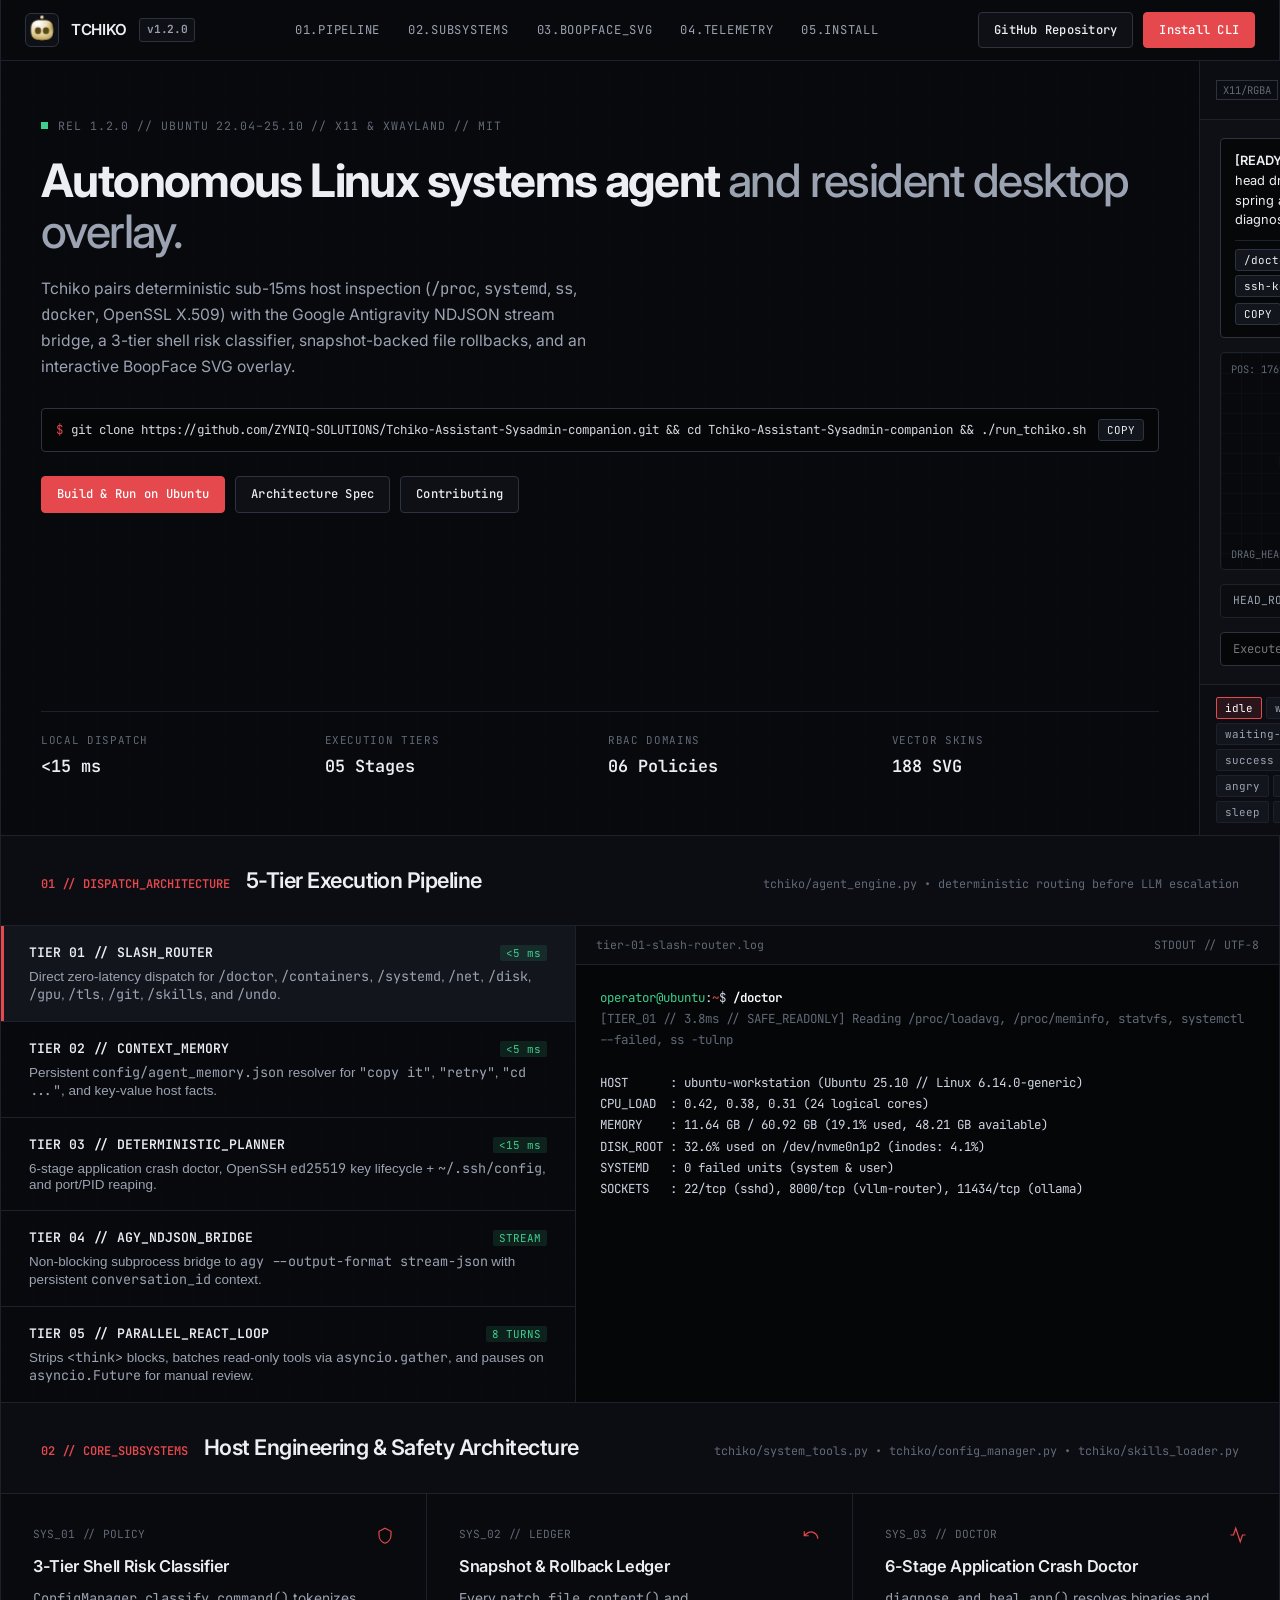
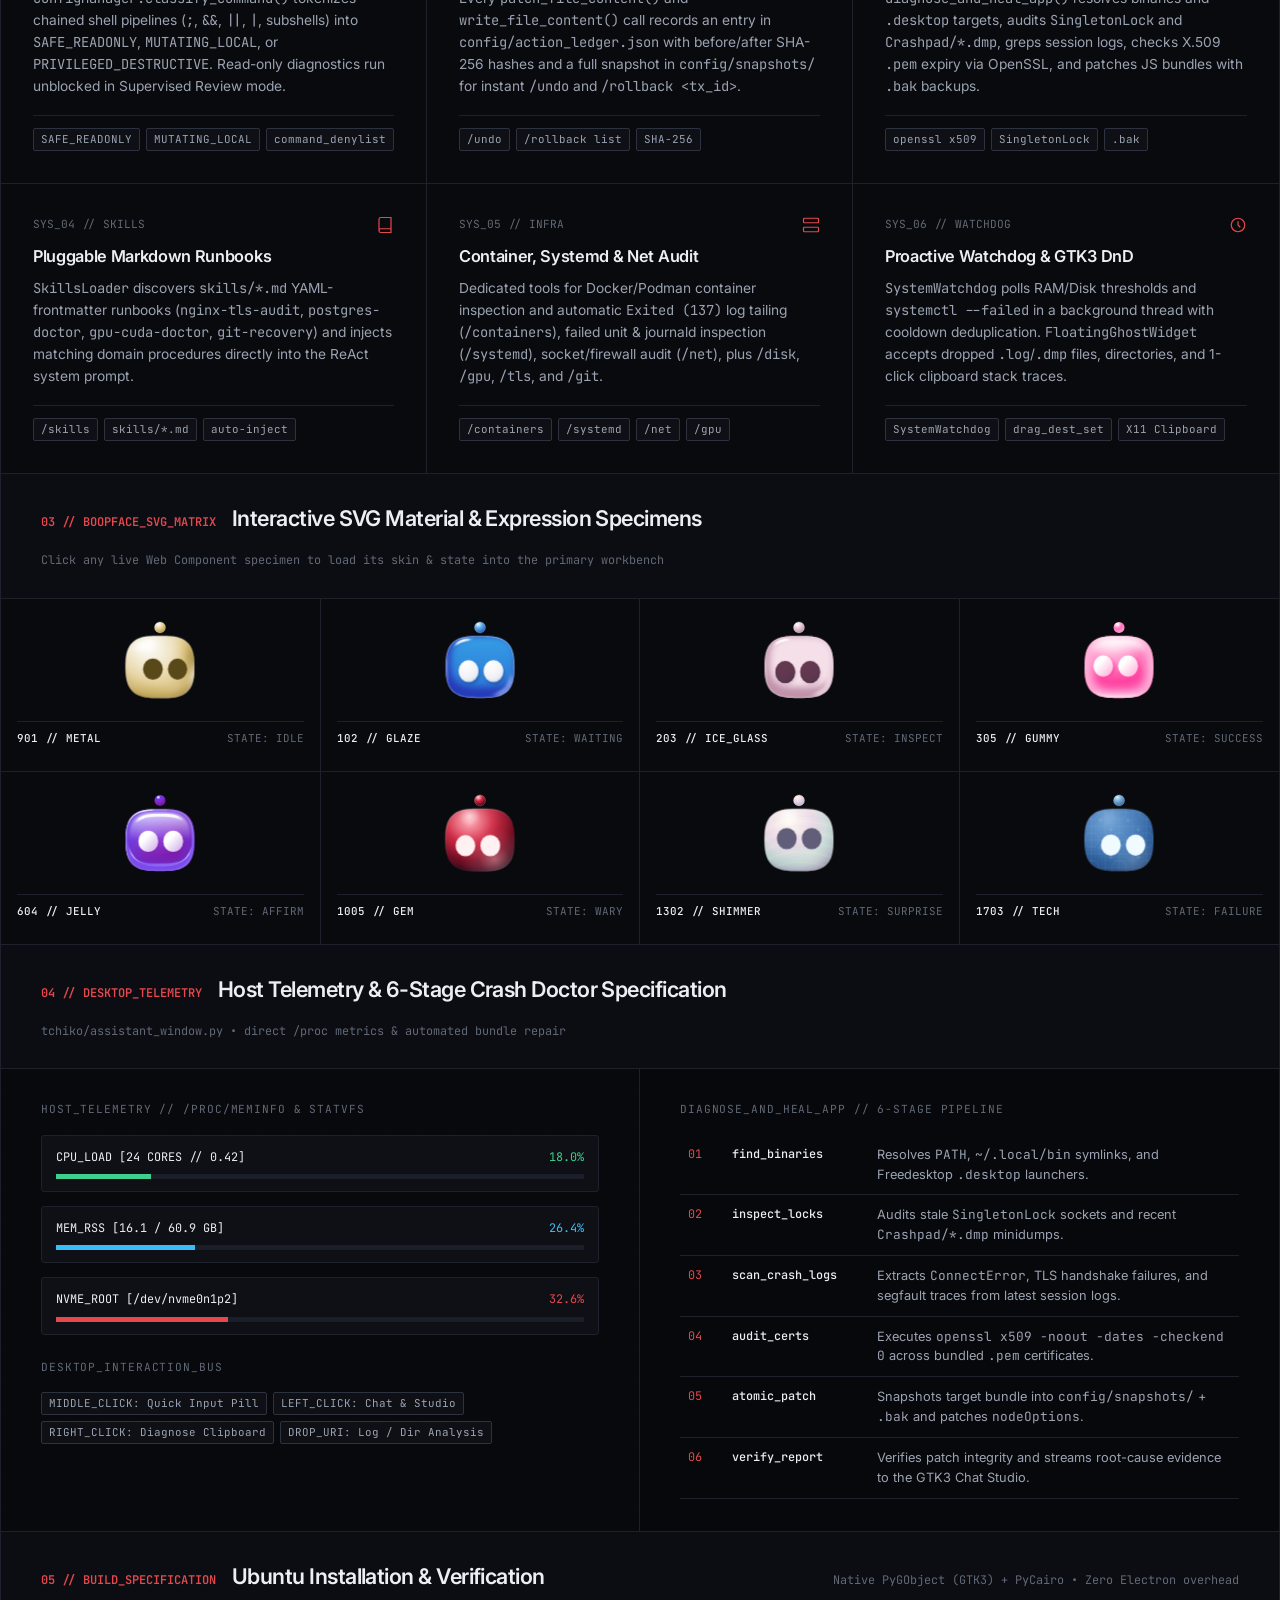
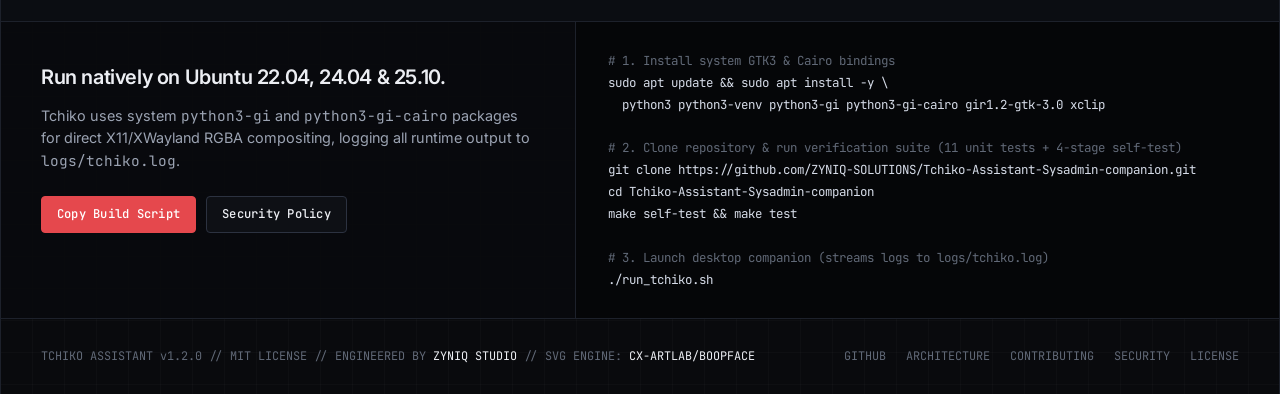
==== index.html @ 4840832d "style(landing): redesign landing page into zero-slop architectural blueprint" ====
<!DOCTYPE html>
<html lang="en">
<head>
  <meta charset="UTF-8" />
  <meta name="viewport" content="width=device-width, initial-scale=1.0" />
  <title>Tchiko Assistant — Autonomous Linux Systems Agent &amp; Desktop Companion</title>
  <meta name="description" content="Open-source Ubuntu systems engineering agent, 5-tier execution engine, 6-step crash doctor, and interactive BoopFace SVG desktop overlay." />
  <meta property="og:title" content="Tchiko Assistant — Linux Systems Agent &amp; Desktop Companion" />
  <meta property="og:description" content="5-Tier dispatch engine, AST shell risk classifier, snapshot rollback ledger, pluggable skills, and 188-skin BoopFace SVG overlay for Ubuntu Linux." />
  <meta property="og:type" content="website" />
  <meta name="theme-color" content="#090a0d" />
  <link rel="icon" type="image/svg+xml" href="landing/assets/tchiko-logo.svg" />
  <link rel="preconnect" href="https://fonts.googleapis.com">
  <link rel="preconnect" href="https://fonts.gstatic.com" crossorigin>
  <link href="https://fonts.googleapis.com/css2?family=Inter:wght@400;500;600;700&family=JetBrains+Mono:wght@400;500;600&display=swap" rel="stylesheet">
  <style>
    :root {
      --bg: #090a0d;
      --panel: #0e1015;
      --panel-alt: #12151c;
      --panel-hover: #161a23;
      --line: #1d212b;
      --line-strong: #2c3240;
      --text: #eceef3;
      --text-dim: #9ba3b2;
      --text-muted: #616977;
      --crimson: #e5484d;
      --crimson-dim: rgba(229, 72, 77, 0.14);
      --green: #3ecf8e;
      --green-dim: rgba(62, 207, 142, 0.12);
      --amber: #f5a524;
      --blue: #38bdf8;
      --sans: 'Inter', -apple-system, BlinkMacSystemFont, 'Segoe UI', sans-serif;
      --mono: 'JetBrains Mono', ui-monospace, SFMono-Regular, Menlo, monospace;
    }

    *, *::before, *::after {
      box-sizing: border-box;
      margin: 0;
      padding: 0;
    }

    html {
      scroll-behavior: smooth;
      background: var(--bg);
      color: var(--text);
      font-family: var(--sans);
      font-size: 16px;
      -webkit-font-smoothing: antialiased;
      -moz-osx-font-smoothing: grayscale;
    }

    body {
      background: var(--bg);
      color: var(--text);
      line-height: 1.55;
      overflow-x: hidden;
      background-image:
        linear-gradient(to right, rgba(255, 255, 255, 0.018) 1px, transparent 1px),
        linear-gradient(to bottom, rgba(255, 255, 255, 0.018) 1px, transparent 1px);
      background-size: 32px 32px;
    }

    a {
      color: inherit;
      text-decoration: none;
    }

    code, pre, .mono {
      font-family: var(--mono);
      font-variant-numeric: tabular-nums;
    }

    /* ── ARCHITECTURAL SHELL ────────────────────────────────────────────── */
    .shell {
      max-width: 1280px;
      margin: 0 auto;
      border-left: 1px solid var(--line);
      border-right: 1px solid var(--line);
      background: rgba(9, 10, 13, 0.88);
    }

    /* ── TOP STATUS & NAVBAR ────────────────────────────────────────────── */
    .topbar {
      position: sticky;
      top: 0;
      z-index: 100;
      background: rgba(9, 10, 13, 0.92);
      backdrop-filter: blur(12px);
      border-bottom: 1px solid var(--line);
    }

    .topbar-inner {
      max-width: 1280px;
      margin: 0 auto;
      height: 60px;
      padding: 0 24px;
      display: flex;
      align-items: center;
      justify-content: space-between;
      border-left: 1px solid var(--line);
      border-right: 1px solid var(--line);
    }

    .brand {
      display: flex;
      align-items: center;
      gap: 12px;
      font-weight: 600;
      font-size: 0.95rem;
      letter-spacing: -0.02em;
    }

    .brand-boop {
      width: 34px;
      height: 34px;
      display: flex;
      align-items: center;
      justify-content: center;
      border: 1px solid var(--line-strong);
      border-radius: 6px;
      background: var(--panel);
    }

    .version-chip {
      font-family: var(--mono);
      font-size: 0.7rem;
      color: var(--text-dim);
      border: 1px solid var(--line-strong);
      background: var(--panel);
      padding: 2px 7px;
      border-radius: 3px;
    }

    .nav-links {
      display: flex;
      align-items: center;
      gap: 28px;
      font-family: var(--mono);
      font-size: 0.76rem;
      color: var(--text-dim);
      text-transform: uppercase;
      letter-spacing: 0.06em;
    }

    .nav-links a:hover {
      color: var(--text);
    }

    .nav-cta {
      display: flex;
      align-items: center;
      gap: 10px;
    }

    .btn {
      display: inline-flex;
      align-items: center;
      justify-content: center;
      gap: 8px;
      padding: 8px 15px;
      border-radius: 4px;
      font-family: var(--mono);
      font-size: 0.76rem;
      font-weight: 500;
      letter-spacing: 0.02em;
      cursor: pointer;
      border: 1px solid var(--line-strong);
      background: var(--panel);
      color: var(--text);
      transition: border-color 0.15s ease, background 0.15s ease;
    }

    .btn:hover {
      background: var(--panel-hover);
      border-color: var(--text-muted);
    }

    .btn-accent {
      background: var(--crimson);
      border-color: var(--crimson);
      color: #ffffff;
    }

    .btn-accent:hover {
      background: #d13d42;
      border-color: #ef5a5f;
    }

    /* ── HERO SPLIT ─────────────────────────────────────────────────────── */
    .hero-split {
      display: grid;
      grid-template-columns: 1.08fr 0.92fr;
      border-bottom: 1px solid var(--line);
    }

    .hero-left {
      padding: 56px 40px;
      border-right: 1px solid var(--line);
      display: flex;
      flex-direction: column;
      justify-content: space-between;
    }

    .meta-line {
      font-family: var(--mono);
      font-size: 0.72rem;
      color: var(--text-muted);
      letter-spacing: 0.08em;
      text-transform: uppercase;
      margin-bottom: 20px;
      display: flex;
      align-items: center;
      gap: 10px;
    }

    .status-dot {
      width: 7px;
      height: 7px;
      background: var(--green);
      display: inline-block;
    }

    .hero-left h1 {
      font-size: clamp(2.1rem, 3.6vw, 3.1rem);
      font-weight: 700;
      line-height: 1.1;
      letter-spacing: -0.035em;
      margin-bottom: 20px;
      color: var(--text);
    }

    .hero-left h1 span {
      color: var(--text-dim);
      font-weight: 500;
    }

    .hero-lead {
      font-size: 0.98rem;
      color: var(--text-dim);
      max-width: 560px;
      line-height: 1.65;
      margin-bottom: 28px;
    }

    .hero-cli-bar {
      display: flex;
      align-items: center;
      justify-content: space-between;
      gap: 12px;
      background: #050608;
      border: 1px solid var(--line-strong);
      border-radius: 4px;
      padding: 10px 14px;
      font-family: var(--mono);
      font-size: 0.78rem;
      color: var(--text);
      margin-bottom: 24px;
    }

    .hero-cli-bar code {
      overflow-x: auto;
      white-space: nowrap;
      color: #d5d9e2;
    }

    .hero-cli-bar .prompt-sign {
      color: var(--crimson);
      margin-right: 8px;
      user-select: none;
    }

    .hero-actions {
      display: flex;
      flex-wrap: wrap;
      gap: 10px;
      margin-bottom: 40px;
    }

    .metrics-strip {
      display: grid;
      grid-template-columns: repeat(4, 1fr);
      border-top: 1px solid var(--line);
      padding-top: 20px;
      gap: 16px;
    }

    .metric-cell small {
      display: block;
      font-family: var(--mono);
      font-size: 0.68rem;
      color: var(--text-muted);
      text-transform: uppercase;
      letter-spacing: 0.06em;
      margin-bottom: 4px;
    }

    .metric-cell strong {
      font-family: var(--mono);
      font-size: 1.05rem;
      font-weight: 600;
      color: var(--text);
    }

    /* ── RIGHT WORKBENCH: BOOPFACE INSTRUMENT ───────────────────────────── */
    .hero-right {
      background: var(--panel);
      display: flex;
      flex-direction: column;
      justify-content: space-between;
    }

    .inst-header {
      display: flex;
      align-items: center;
      justify-content: space-between;
      padding: 11px 16px;
      border-bottom: 1px solid var(--line);
      background: #0b0d12;
      font-family: var(--mono);
      font-size: 0.72rem;
      color: var(--text-dim);
    }

    .inst-header-left {
      display: flex;
      align-items: center;
      gap: 10px;
    }

    .x11-tag {
      padding: 1px 6px;
      border: 1px solid var(--line-strong);
      color: var(--text-muted);
      font-size: 0.66rem;
    }

    .inst-controls-top {
      display: flex;
      gap: 6px;
    }

    .inst-btn {
      font-family: var(--mono);
      font-size: 0.68rem;
      padding: 3px 8px;
      background: var(--panel-alt);
      border: 1px solid var(--line-strong);
      color: var(--text);
      cursor: pointer;
      border-radius: 3px;
    }

    .inst-btn:hover {
      border-color: var(--crimson);
    }

    .workbench-body {
      padding: 18px 20px;
      display: flex;
      flex-direction: column;
      gap: 14px;
    }

    .telemetry-readout {
      background: #060709;
      border: 1px solid var(--line-strong);
      border-radius: 4px;
      padding: 12px 14px;
      font-size: 0.8rem;
      min-height: 76px;
      display: flex;
      flex-direction: column;
      justify-content: space-between;
      gap: 10px;
    }

    .telemetry-readout b {
      color: var(--text);
      font-weight: 600;
    }

    .telemetry-readout code {
      font-size: 0.74rem;
      color: var(--crimson);
      background: rgba(229, 72, 77, 0.1);
      padding: 1px 5px;
      border-radius: 2px;
    }

    .readout-toolbar {
      display: flex;
      flex-wrap: wrap;
      justify-content: space-between;
      align-items: center;
      gap: 6px;
      border-top: 1px solid var(--line);
      padding-top: 8px;
    }

    .readout-presets {
      display: flex;
      flex-wrap: wrap;
      gap: 4px;
    }

    .boop-viewport {
      position: relative;
      height: 218px;
      display: flex;
      flex-direction: column;
      align-items: center;
      justify-content: center;
      border: 1px solid var(--line);
      background:
        linear-gradient(to right, rgba(255,255,255,0.02) 1px, transparent 1px),
        linear-gradient(to bottom, rgba(255,255,255,0.02) 1px, transparent 1px),
        #08090c;
      background-size: 20px 20px;
      border-radius: 4px;
    }

    .viewport-coords {
      position: absolute;
      top: 8px;
      left: 10px;
      font-family: var(--mono);
      font-size: 0.65rem;
      color: var(--text-muted);
    }

    .viewport-hint {
      position: absolute;
      bottom: 7px;
      right: 10px;
      font-family: var(--mono);
      font-size: 0.65rem;
      color: var(--text-muted);
    }

    .param-bar {
      display: grid;
      grid-template-columns: auto 1fr auto;
      align-items: center;
      gap: 12px;
      padding: 7px 12px;
      border: 1px solid var(--line);
      background: #0a0c10;
      border-radius: 4px;
      font-family: var(--mono);
      font-size: 0.7rem;
      color: var(--text-dim);
    }

    .param-bar input[type="range"] {
      width: 100%;
      accent-color: var(--crimson);
      cursor: pointer;
    }

    .prompt-bus {
      display: flex;
      gap: 6px;
    }

    .prompt-bus input {
      flex: 1;
      background: #050608;
      border: 1px solid var(--line-strong);
      border-radius: 4px;
      padding: 8px 12px;
      color: var(--text);
      font-family: var(--mono);
      font-size: 0.76rem;
      outline: none;
    }

    .prompt-bus input:focus {
      border-color: var(--crimson);
    }

    .state-matrix {
      display: flex;
      flex-wrap: wrap;
      gap: 4px;
      padding: 12px 16px;
      border-top: 1px solid var(--line);
      background: #0b0d12;
    }

    .emo-chip {
      font-family: var(--mono);
      font-size: 0.68rem;
      padding: 3px 8px;
      border-radius: 2px;
      background: var(--panel-alt);
      border: 1px solid var(--line);
      color: var(--text-dim);
      cursor: pointer;
    }

    .emo-chip:hover {
      color: var(--text);
      border-color: var(--line-strong);
    }

    .emo-chip.active {
      background: var(--crimson-dim);
      border-color: var(--crimson);
      color: #ffffff;
    }

    /* ── SECTION HEADERS ────────────────────────────────────────────────── */
    .sec-bar {
      display: flex;
      align-items: baseline;
      justify-content: space-between;
      flex-wrap: wrap;
      gap: 16px;
      padding: 28px 40px;
      border-bottom: 1px solid var(--line);
      background: #0b0d12;
    }

    .sec-bar-left {
      display: flex;
      align-items: baseline;
      gap: 16px;
    }

    .sec-index {
      font-family: var(--mono);
      font-size: 0.75rem;
      color: var(--crimson);
      font-weight: 600;
    }

    .sec-bar h2 {
      font-size: 1.35rem;
      font-weight: 600;
      letter-spacing: -0.025em;
    }

    .sec-bar p {
      font-family: var(--mono);
      font-size: 0.74rem;
      color: var(--text-muted);
    }

    /* ── SECTION 01: 5-TIER PIPELINE & REPL ─────────────────────────────── */
    .pipeline-grid {
      display: grid;
      grid-template-columns: 0.9fr 1.1fr;
      border-bottom: 1px solid var(--line);
    }

    .tier-selector {
      border-right: 1px solid var(--line);
      display: flex;
      flex-direction: column;
    }

    .tier-row {
      text-align: left;
      background: transparent;
      border: none;
      border-bottom: 1px solid var(--line);
      padding: 18px 28px;
      cursor: pointer;
      color: var(--text);
      transition: background 0.15s ease;
    }

    .tier-row:last-child {
      border-bottom: none;
    }

    .tier-row:hover {
      background: var(--panel);
    }

    .tier-row.active {
      background: var(--panel-alt);
      box-shadow: inset 3px 0 0 var(--crimson);
    }

    .tier-row-head {
      display: flex;
      align-items: center;
      justify-content: space-between;
      margin-bottom: 6px;
    }

    .tier-row-head strong {
      font-family: var(--mono);
      font-size: 0.82rem;
      font-weight: 600;
    }

    .latency-tag {
      font-family: var(--mono);
      font-size: 0.68rem;
      color: var(--green);
      background: var(--green-dim);
      padding: 1px 6px;
      border-radius: 2px;
    }

    .tier-row p {
      font-size: 0.84rem;
      color: var(--text-dim);
    }

    .repl-pane {
      background: #050608;
      display: flex;
      flex-direction: column;
    }

    .repl-header {
      display: flex;
      align-items: center;
      justify-content: space-between;
      padding: 10px 20px;
      border-bottom: 1px solid var(--line);
      font-family: var(--mono);
      font-size: 0.72rem;
      color: var(--text-muted);
      background: #090b0f;
    }

    .repl-tabs {
      display: flex;
      flex-wrap: wrap;
      gap: 4px;
      padding: 10px 20px;
      border-bottom: 1px solid var(--line);
      background: #07090c;
    }

    .repl-body {
      padding: 22px 24px;
      font-family: var(--mono);
      font-size: 0.78rem;
      line-height: 1.7;
      color: #cfd5e2;
      white-space: pre-wrap;
      overflow-x: auto;
      flex: 1;
    }

    .t-prompt { color: var(--green); }
    .t-cmd { color: #ffffff; font-weight: 600; }
    .t-accent { color: var(--crimson); }
    .t-muted { color: var(--text-muted); }

    /* ── SECTION 02: ARCHITECTURAL SUBSYSTEMS GRID ──────────────────────── */
    .spec-grid {
      display: grid;
      grid-template-columns: repeat(3, 1fr);
      border-bottom: 1px solid var(--line);
    }

    .spec-cell {
      padding: 32px;
      border-right: 1px solid var(--line);
      border-bottom: 1px solid var(--line);
      background: var(--bg);
      display: flex;
      flex-direction: column;
      justify-content: space-between;
      gap: 18px;
    }

    .spec-cell:nth-child(3n) {
      border-right: none;
    }

    .spec-cell:nth-last-child(-n+3) {
      border-bottom: none;
    }

    .spec-cell-top {
      display: flex;
      align-items: center;
      justify-content: space-between;
      font-family: var(--mono);
      font-size: 0.7rem;
      color: var(--text-muted);
    }

    .spec-cell-top svg {
      width: 18px;
      height: 18px;
      stroke: var(--crimson);
      fill: none;
      stroke-width: 1.6;
    }

    .spec-cell h3 {
      font-size: 1.02rem;
      font-weight: 600;
      letter-spacing: -0.02em;
      margin: 10px 0 8px;
      color: var(--text);
    }

    .spec-cell p {
      font-size: 0.86rem;
      color: var(--text-dim);
      line-height: 1.6;
    }

    .spec-meta {
      display: flex;
      flex-wrap: wrap;
      gap: 6px;
      padding-top: 12px;
      border-top: 1px solid var(--line);
    }

    .code-tag {
      font-family: var(--mono);
      font-size: 0.68rem;
      padding: 2px 7px;
      background: var(--panel);
      border: 1px solid var(--line-strong);
      color: var(--text-dim);
      border-radius: 2px;
    }

    /* ── SECTION 03: BOOPFACE SPECIMEN MATRIX ───────────────────────────── */
    .specimen-grid {
      display: grid;
      grid-template-columns: repeat(4, 1fr);
      border-bottom: 1px solid var(--line);
    }

    .specimen-cell {
      padding: 24px 16px;
      border-right: 1px solid var(--line);
      border-bottom: 1px solid var(--line);
      display: flex;
      flex-direction: column;
      align-items: center;
      gap: 10px;
      cursor: pointer;
      background: var(--bg);
      transition: background 0.15s ease;
    }

    .specimen-cell:nth-child(4n) {
      border-right: none;
    }

    .specimen-cell:nth-last-child(-n+4) {
      border-bottom: none;
    }

    .specimen-cell:hover {
      background: var(--panel);
    }

    .specimen-meta {
      width: 100%;
      display: flex;
      justify-content: space-between;
      font-family: var(--mono);
      font-size: 0.68rem;
      color: var(--text-muted);
      border-top: 1px solid var(--line);
      padding-top: 8px;
    }

    .specimen-meta strong {
      color: var(--text);
      font-weight: 500;
    }

    /* ── SECTION 04: GTK3 STUDIO & 6-STAGE CRASH DOCTOR ─────────────────── */
    .studio-split {
      display: grid;
      grid-template-columns: 1fr 1fr;
      border-bottom: 1px solid var(--line);
    }

    .studio-pane {
      padding: 32px 40px;
      border-right: 1px solid var(--line);
    }

    .studio-pane:last-child {
      border-right: none;
      background: #07080b;
    }

    .pane-label {
      font-family: var(--mono);
      font-size: 0.7rem;
      text-transform: uppercase;
      letter-spacing: 0.08em;
      color: var(--text-muted);
      margin-bottom: 16px;
      display: block;
    }

    .telemetry-bars {
      display: flex;
      flex-direction: column;
      gap: 14px;
      margin-bottom: 24px;
    }

    .t-bar-row {
      background: var(--panel);
      border: 1px solid var(--line);
      padding: 12px 14px;
      border-radius: 3px;
    }

    .t-bar-head {
      display: flex;
      justify-content: space-between;
      font-family: var(--mono);
      font-size: 0.74rem;
      margin-bottom: 8px;
    }

    .t-bar-track {
      height: 5px;
      background: #1a1e28;
      overflow: hidden;
    }

    .t-bar-fill {
      height: 100%;
    }

    .doctor-table {
      width: 100%;
      border-collapse: collapse;
      font-family: var(--mono);
      font-size: 0.74rem;
    }

    .doctor-table tr {
      border-bottom: 1px solid var(--line);
    }

    .doctor-table td {
      padding: 10px 8px;
      vertical-align: top;
    }

    .doctor-table td:first-child {
      color: var(--crimson);
      width: 44px;
    }

    .doctor-table td:nth-child(2) {
      color: var(--text);
      font-weight: 500;
      width: 145px;
    }

    .doctor-table td:nth-child(3) {
      color: var(--text-dim);
      font-family: var(--sans);
      font-size: 0.8rem;
    }

    /* ── SECTION 05: BUILD & DEPLOYMENT ─────────────────────────────────── */
    .deploy-split {
      display: grid;
      grid-template-columns: 0.9fr 1.1fr;
      border-bottom: 1px solid var(--line);
    }

    .deploy-info {
      padding: 40px;
      border-right: 1px solid var(--line);
    }

    .deploy-info h3 {
      font-size: 1.25rem;
      font-weight: 600;
      letter-spacing: -0.02em;
      margin-bottom: 12px;
    }

    .deploy-info p {
      font-size: 0.9rem;
      color: var(--text-dim);
      margin-bottom: 24px;
    }

    .deploy-code {
      background: #050608;
      padding: 28px 32px;
      font-family: var(--mono);
      font-size: 0.78rem;
      line-height: 1.75;
      color: #d6dce8;
      overflow-x: auto;
    }

    /* ── FOOTER ─────────────────────────────────────────────────────────── */
    footer {
      max-width: 1280px;
      margin: 0 auto;
      padding: 28px 40px;
      border-left: 1px solid var(--line);
      border-right: 1px solid var(--line);
      display: flex;
      flex-wrap: wrap;
      align-items: center;
      justify-content: space-between;
      gap: 16px;
      font-family: var(--mono);
      font-size: 0.74rem;
      color: var(--text-muted);
    }

    .footer-links {
      display: flex;
      flex-wrap: wrap;
      gap: 20px;
    }

    .footer-links a:hover {
      color: var(--text);
    }

    @media (max-width: 980px) {
      .hero-split,
      .pipeline-grid,
      .studio-split,
      .deploy-split {
        grid-template-columns: 1fr;
      }
      .hero-left,
      .tier-selector,
      .studio-pane,
      .deploy-info {
        border-right: none;
        border-bottom: 1px solid var(--line);
      }
      .spec-grid {
        grid-template-columns: 1fr;
      }
      .spec-cell {
        border-right: none;
      }
      .specimen-grid {
        grid-template-columns: repeat(2, 1fr);
      }
      .nav-links {
        display: none;
      }
    }
  </style>
</head>
<body>
  <!-- TOPBAR -->
  <header class="topbar">
    <div class="topbar-inner">
      <a href="#top" class="brand">
        <span class="brand-boop">
          <boop-face size="28" color="#131620" skin="901" motion="reduce" press-squeeze="false" antenna-drag="false"></boop-face>
        </span>
        <span>TCHIKO</span>
        <span class="version-chip">v1.2.0</span>
      </a>

      <nav class="nav-links" aria-label="Primary">
        <a href="#pipeline">01.Pipeline</a>
        <a href="#subsystems">02.Subsystems</a>
        <a href="#specimens">03.BoopFace_SVG</a>
        <a href="#studio">04.Telemetry</a>
        <a href="#deploy">05.Install</a>
      </nav>

      <div class="nav-cta">
        <a href="https://github.com/ZYNIQ-SOLUTIONS/Tchiko-Assistant-Sysadmin-companion" target="_blank" rel="noopener noreferrer" class="btn">
          GitHub Repository
        </a>
        <a href="#deploy" class="btn btn-accent">Install CLI</a>
      </div>
    </div>
  </header>

  <main class="shell" id="top">
    <!-- HERO -->
    <section class="hero-split">
      <div class="hero-left">
        <div>
          <div class="meta-line">
            <span class="status-dot"></span>
            <span>REL 1.2.0 // UBUNTU 22.04–25.10 // X11 &amp; XWAYLAND // MIT</span>
          </div>

          <h1>
            Autonomous Linux systems agent <span>and resident desktop overlay.</span>
          </h1>

          <p class="hero-lead">
            Tchiko pairs deterministic sub-15ms host inspection (<code>/proc</code>, <code>systemd</code>, <code>ss</code>, <code>docker</code>, OpenSSL X.509) with the Google Antigravity NDJSON stream bridge, a 3-tier shell risk classifier, snapshot-backed file rollbacks, and an interactive BoopFace SVG overlay.
          </p>

          <div class="hero-cli-bar">
            <code><span class="prompt-sign">$</span>git clone https://github.com/ZYNIQ-SOLUTIONS/Tchiko-Assistant-Sysadmin-companion.git &amp;&amp; cd Tchiko-Assistant-Sysadmin-companion &amp;&amp; ./run_tchiko.sh</code>
            <button type="button" class="inst-btn" onclick="copyCli(this)">COPY</button>
          </div>

          <div class="hero-actions">
            <a href="#deploy" class="btn btn-accent">Build &amp; Run on Ubuntu</a>
            <a href="https://github.com/ZYNIQ-SOLUTIONS/Tchiko-Assistant-Sysadmin-companion/blob/main/docs/ARCHITECTURE.md" target="_blank" rel="noopener noreferrer" class="btn">
              Architecture Spec
            </a>
            <a href="https://github.com/ZYNIQ-SOLUTIONS/Tchiko-Assistant-Sysadmin-companion/blob/main/CONTRIBUTING.md" target="_blank" rel="noopener noreferrer" class="btn">
              Contributing
            </a>
          </div>
        </div>

        <div class="metrics-strip">
          <div class="metric-cell">
            <small>Local Dispatch</small>
            <strong>&lt;15 ms</strong>
          </div>
          <div class="metric-cell">
            <small>Execution Tiers</small>
            <strong>05 Stages</strong>
          </div>
          <div class="metric-cell">
            <small>RBAC Domains</small>
            <strong>06 Policies</strong>
          </div>
          <div class="metric-cell">
            <small>Vector Skins</small>
            <strong>188 SVG</strong>
          </div>
        </div>
      </div>

      <!-- INTERACTIVE BOOPFACE WORKBENCH -->
      <div class="hero-right" id="stage-board">
        <div class="inst-header">
          <div class="inst-header-left">
            <span class="x11-tag">X11/RGBA</span>
            <span id="skin-label">SKIN: 901 [METAL]</span>
          </div>
          <div class="inst-controls-top">
            <button type="button" class="inst-btn" onclick="cycleSkin()">NEXT_SKIN</button>
            <button type="button" class="inst-btn" onclick="randomSkin()">RND [188]</button>
          </div>
        </div>

        <div class="workbench-body">
          <div class="telemetry-readout" aria-live="polite">
            <div id="bubble-text">
              <b>[READY]</b> Pointer-tracking eyes, elastic head drag, center press-squeeze, and spring antenna active. Select a diagnostic preset below.
            </div>
            <div class="readout-toolbar">
              <div class="readout-presets">
                <button type="button" class="inst-btn" onclick="simulatePrompt('sysinfo')">/doctor</button>
                <button type="button" class="inst-btn" onclick="simulatePrompt('containers')">/containers</button>
                <button type="button" class="inst-btn" onclick="simulatePrompt('skills')">/skills</button>
                <button type="button" class="inst-btn" onclick="simulatePrompt('ssh')">ssh-keygen</button>
                <button type="button" class="inst-btn" onclick="simulatePrompt('blocked')">rm -rf [DENY]</button>
              </div>
              <div class="readout-presets">
                <button type="button" class="inst-btn" id="copy-btn" onclick="copyBubble()">COPY</button>
                <button type="button" class="inst-btn" onclick="resetBubble()">CLR</button>
              </div>
            </div>
          </div>

          <div class="boop-viewport">
            <span class="viewport-coords">POS: 1769,488 // 28.0 FPS</span>
            <boop-face
              id="tchiko-boop"
              size="185"
              color="#131620"
              skin="901"
              auto-sleep="45000"
              wake-on="activity"
              motion="full">
              <img src="landing/assets/tchiko-logo.svg" alt="Tchiko BoopFace Avatar" style="width:185px;height:185px;display:block;" />
            </boop-face>
            <span class="viewport-hint">DRAG_HEAD // HOLD_SQUEEZE // PULL_ANTENNA</span>
          </div>

          <div class="param-bar">
            <span>HEAD_ROUNDNESS</span>
            <input type="range" id="roundness-slider" min="0" max="100" value="50" aria-label="Head Roundness" />
            <span id="roundness-val">050</span>
          </div>

          <div class="prompt-bus" id="quick-pill">
            <input
              type="text"
              id="quick-entry"
              placeholder="Execute slash command or prompt (e.g. /doctor, /containers, /skills)..."
              aria-label="Prompt input"
            />
            <button type="button" class="btn btn-accent" onclick="sendQuickPrompt()">EXEC</button>
          </div>
        </div>

        <div class="state-matrix" role="group" aria-label="BoopFace state triggers">
          <button type="button" class="emo-chip active" data-emo="idle" onclick="setBoopAction('idle', this)">idle</button>
          <button type="button" class="emo-chip" data-emo="waiting-spin" onclick="setBoopAction('waiting-spin', this)">waiting-spin</button>
          <button type="button" class="emo-chip" data-emo="waiting-wrap" onclick="setBoopAction('waiting-wrap', this)">waiting-wrap</button>
          <button type="button" class="emo-chip" data-emo="waiting-wave" onclick="setBoopAction('waiting-wave', this)">waiting-wave</button>
          <button type="button" class="emo-chip" data-emo="input" onclick="setBoopAction('input', this)">input</button>
          <button type="button" class="emo-chip" data-emo="affirm" onclick="setBoopAction('affirm', this)">affirm</button>
          <button type="button" class="emo-chip" data-emo="success" onclick="setBoopAction('success', this)">success</button>
          <button type="button" class="emo-chip" data-emo="failure" onclick="setBoopAction('failure', this)">failure</button>
          <button type="button" class="emo-chip" data-emo="wary" onclick="setBoopAction('wary', this)">wary</button>
          <button type="button" class="emo-chip" data-emo="inspect" onclick="setBoopAction('inspect', this)">inspect</button>
          <button type="button" class="emo-chip" data-emo="angry" onclick="setBoopAction('angry', this)">angry</button>
          <button type="button" class="emo-chip" data-emo="refuse" onclick="setBoopAction('refuse', this)">refuse</button>
          <button type="button" class="emo-chip" data-emo="surprise" onclick="setBoopAction('surprise', this)">surprise</button>
          <button type="button" class="emo-chip" data-emo="random" onclick="setBoopAction('random', this)">random</button>
          <button type="button" class="emo-chip" data-emo="sleep" onclick="setBoopAction('sleep', this)">sleep</button>
          <button type="button" class="emo-chip" data-emo="wake" onclick="setBoopAction('wake', this)">wake</button>
        </div>
      </div>
    </section>

    <!-- SECTION 01: 5-TIER EXECUTION PIPELINE -->
    <div class="sec-bar" id="pipeline">
      <div class="sec-bar-left">
        <span class="sec-index">01 // DISPATCH_ARCHITECTURE</span>
        <h2>5-Tier Execution Pipeline</h2>
      </div>
      <p>tchiko/agent_engine.py • deterministic routing before LLM escalation</p>
    </div>

    <section class="pipeline-grid">
      <div class="tier-selector" role="tablist" aria-label="Execution tiers">
        <button type="button" class="tier-row active" onclick="selectTier(this, 'tier1')">
          <div class="tier-row-head">
            <strong>TIER 01 // SLASH_ROUTER</strong>
            <span class="latency-tag">&lt;5 ms</span>
          </div>
          <p>Direct zero-latency dispatch for <code>/doctor</code>, <code>/containers</code>, <code>/systemd</code>, <code>/net</code>, <code>/disk</code>, <code>/gpu</code>, <code>/tls</code>, <code>/git</code>, <code>/skills</code>, and <code>/undo</code>.</p>
        </button>

        <button type="button" class="tier-row" onclick="selectTier(this, 'tier2')">
          <div class="tier-row-head">
            <strong>TIER 02 // CONTEXT_MEMORY</strong>
            <span class="latency-tag">&lt;5 ms</span>
          </div>
          <p>Persistent <code>config/agent_memory.json</code> resolver for <code>"copy it"</code>, <code>"retry"</code>, <code>"cd ..."</code>, and key-value host facts.</p>
        </button>

        <button type="button" class="tier-row" onclick="selectTier(this, 'tier3')">
          <div class="tier-row-head">
            <strong>TIER 03 // DETERMINISTIC_PLANNER</strong>
            <span class="latency-tag">&lt;15 ms</span>
          </div>
          <p>6-stage application crash doctor, OpenSSH <code>ed25519</code> key lifecycle + <code>~/.ssh/config</code>, and port/PID reaping.</p>
        </button>

        <button type="button" class="tier-row" onclick="selectTier(this, 'tier4')">
          <div class="tier-row-head">
            <strong>TIER 04 // AGY_NDJSON_BRIDGE</strong>
            <span class="latency-tag">STREAM</span>
          </div>
          <p>Non-blocking subprocess bridge to <code>agy --output-format stream-json</code> with persistent <code>conversation_id</code> context.</p>
        </button>

        <button type="button" class="tier-row" onclick="selectTier(this, 'tier5')">
          <div class="tier-row-head">
            <strong>TIER 05 // PARALLEL_REACT_LOOP</strong>
            <span class="latency-tag">8 TURNS</span>
          </div>
          <p>Strips <code>&lt;think&gt;</code> blocks, batches read-only tools via <code>asyncio.gather</code>, and pauses on <code>asyncio.Future</code> for manual review.</p>
        </button>
      </div>

      <div class="repl-pane">
        <div class="repl-header">
          <span id="term-title">tier-01-slash-router.log</span>
          <span>STDOUT // UTF-8</span>
        </div>
        <div class="repl-body" id="term-output"></div>
      </div>
    </section>

    <!-- SECTION 02: SUBSYSTEM SPECIFICATIONS -->
    <div class="sec-bar" id="subsystems">
      <div class="sec-bar-left">
        <span class="sec-index">02 // CORE_SUBSYSTEMS</span>
        <h2>Host Engineering &amp; Safety Architecture</h2>
      </div>
      <p>tchiko/system_tools.py • tchiko/config_manager.py • tchiko/skills_loader.py</p>
    </div>

    <section class="spec-grid">
      <article class="spec-cell">
        <div>
          <div class="spec-cell-top">
            <span>SYS_01 // POLICY</span>
            <svg viewBox="0 0 24 24" aria-hidden="true"><path d="M12 3l8 4v5c0 5.25-3.4 9.74-8 11-4.6-1.26-8-5.75-8-11V7l8-4z"/></svg>
          </div>
          <h3>3-Tier Shell Risk Classifier</h3>
          <p>
            <code>ConfigManager.classify_command()</code> tokenizes chained shell pipelines (<code>;</code>, <code>&amp;&amp;</code>, <code>||</code>, <code>|</code>, subshells) into <code>SAFE_READONLY</code>, <code>MUTATING_LOCAL</code>, or <code>PRIVILEGED_DESTRUCTIVE</code>. Read-only diagnostics run unblocked in Supervised Review mode.
          </p>
        </div>
        <div class="spec-meta">
          <span class="code-tag">SAFE_READONLY</span>
          <span class="code-tag">MUTATING_LOCAL</span>
          <span class="code-tag">command_denylist</span>
        </div>
      </article>

      <article class="spec-cell">
        <div>
          <div class="spec-cell-top">
            <span>SYS_02 // LEDGER</span>
            <svg viewBox="0 0 24 24" aria-hidden="true"><path d="M3 7v6h6M21 17a9 9 0 00-15-6.7L3 13"/></svg>
          </div>
          <h3>Snapshot &amp; Rollback Ledger</h3>
          <p>
            Every <code>patch_file_content()</code> and <code>write_file_content()</code> call records an entry in <code>config/action_ledger.json</code> with before/after SHA-256 hashes and a full snapshot in <code>config/snapshots/</code> for instant <code>/undo</code> and <code>/rollback &lt;tx_id&gt;</code>.
          </p>
        </div>
        <div class="spec-meta">
          <span class="code-tag">/undo</span>
          <span class="code-tag">/rollback list</span>
          <span class="code-tag">SHA-256</span>
        </div>
      </article>

      <article class="spec-cell">
        <div>
          <div class="spec-cell-top">
            <span>SYS_03 // DOCTOR</span>
            <svg viewBox="0 0 24 24" aria-hidden="true"><path d="M22 12h-4l-3 9L9 3l-3 9H2"/></svg>
          </div>
          <h3>6-Stage Application Crash Doctor</h3>
          <p>
            <code>diagnose_and_heal_app()</code> resolves binaries and <code>.desktop</code> targets, audits <code>SingletonLock</code> and <code>Crashpad/*.dmp</code>, greps session logs, checks X.509 <code>.pem</code> expiry via OpenSSL, and patches JS bundles with <code>.bak</code> backups.
          </p>
        </div>
        <div class="spec-meta">
          <span class="code-tag">openssl x509</span>
          <span class="code-tag">SingletonLock</span>
          <span class="code-tag">.bak</span>
        </div>
      </article>

      <article class="spec-cell">
        <div>
          <div class="spec-cell-top">
            <span>SYS_04 // SKILLS</span>
            <svg viewBox="0 0 24 24" aria-hidden="true"><path d="M4 19.5A2.5 2.5 0 016.5 17H20M6.5 2H20v20H6.5A2.5 2.5 0 014 19.5v-15A2.5 2.5 0 016.5 2z"/></svg>
          </div>
          <h3>Pluggable Markdown Runbooks</h3>
          <p>
            <code>SkillsLoader</code> discovers <code>skills/*.md</code> YAML-frontmatter runbooks (<code>nginx-tls-audit</code>, <code>postgres-doctor</code>, <code>gpu-cuda-doctor</code>, <code>git-recovery</code>) and injects matching domain procedures directly into the ReAct system prompt.
          </p>
        </div>
        <div class="spec-meta">
          <span class="code-tag">/skills</span>
          <span class="code-tag">skills/*.md</span>
          <span class="code-tag">auto-inject</span>
        </div>
      </article>

      <article class="spec-cell">
        <div>
          <div class="spec-cell-top">
            <span>SYS_05 // INFRA</span>
            <svg viewBox="0 0 24 24" aria-hidden="true"><rect x="2" y="3" width="20" height="6" rx="1"/><rect x="2" y="15" width="20" height="6" rx="1"/><path d="M6 6h.01M6 18h.01"/></svg>
          </div>
          <h3>Container, Systemd &amp; Net Audit</h3>
          <p>
            Dedicated tools for Docker/Podman container inspection and automatic <code>Exited (137)</code> log tailing (<code>/containers</code>), failed unit &amp; journald inspection (<code>/systemd</code>), socket/firewall audit (<code>/net</code>), plus <code>/disk</code>, <code>/gpu</code>, <code>/tls</code>, and <code>/git</code>.
          </p>
        </div>
        <div class="spec-meta">
          <span class="code-tag">/containers</span>
          <span class="code-tag">/systemd</span>
          <span class="code-tag">/net</span>
          <span class="code-tag">/gpu</span>
        </div>
      </article>

      <article class="spec-cell">
        <div>
          <div class="spec-cell-top">
            <span>SYS_06 // WATCHDOG</span>
            <svg viewBox="0 0 24 24" aria-hidden="true"><circle cx="12" cy="12" r="9"/><path d="M12 7v5l3 3"/></svg>
          </div>
          <h3>Proactive Watchdog &amp; GTK3 DnD</h3>
          <p>
            <code>SystemWatchdog</code> polls RAM/Disk thresholds and <code>systemctl --failed</code> in a background thread with cooldown deduplication. <code>FloatingGhostWidget</code> accepts dropped <code>.log</code>/<code>.dmp</code> files, directories, and 1-click clipboard stack traces.
          </p>
        </div>
        <div class="spec-meta">
          <span class="code-tag">SystemWatchdog</span>
          <span class="code-tag">drag_dest_set</span>
          <span class="code-tag">X11 Clipboard</span>
        </div>
      </article>
    </section>

    <!-- SECTION 03: BOOPFACE SVG SPECIMEN MATRIX -->
    <div class="sec-bar" id="specimens">
      <div class="sec-bar-left">
        <span class="sec-index">03 // BOOPFACE_SVG_MATRIX</span>
        <h2>Interactive SVG Material &amp; Expression Specimens</h2>
      </div>
      <p>Click any live Web Component specimen to load its skin &amp; state into the primary workbench</p>
    </div>

    <section class="specimen-grid">
      <div class="specimen-cell" onclick="applyCard('901', 'idle')">
        <boop-face size="88" skin="901" color="#131620"></boop-face>
        <div class="specimen-meta"><strong>901 // METAL</strong><span>STATE: IDLE</span></div>
      </div>
      <div class="specimen-cell" onclick="applyCard('102', 'waiting-wave')">
        <boop-face size="88" skin="102" color="#131620"></boop-face>
        <div class="specimen-meta"><strong>102 // GLAZE</strong><span>STATE: WAITING</span></div>
      </div>
      <div class="specimen-cell" onclick="applyCard('203', 'inspect')">
        <boop-face size="88" skin="203" color="#131620"></boop-face>
        <div class="specimen-meta"><strong>203 // ICE_GLASS</strong><span>STATE: INSPECT</span></div>
      </div>
      <div class="specimen-cell" onclick="applyCard('305', 'success')">
        <boop-face size="88" skin="305" color="#131620"></boop-face>
        <div class="specimen-meta"><strong>305 // GUMMY</strong><span>STATE: SUCCESS</span></div>
      </div>
      <div class="specimen-cell" onclick="applyCard('604', 'affirm')">
        <boop-face size="88" skin="604" color="#131620"></boop-face>
        <div class="specimen-meta"><strong>604 // JELLY</strong><span>STATE: AFFIRM</span></div>
      </div>
      <div class="specimen-cell" onclick="applyCard('1005', 'wary')">
        <boop-face size="88" skin="1005" color="#131620"></boop-face>
        <div class="specimen-meta"><strong>1005 // GEM</strong><span>STATE: WARY</span></div>
      </div>
      <div class="specimen-cell" onclick="applyCard('1302', 'surprise')">
        <boop-face size="88" skin="1302" color="#131620"></boop-face>
        <div class="specimen-meta"><strong>1302 // SHIMMER</strong><span>STATE: SURPRISE</span></div>
      </div>
      <div class="specimen-cell" onclick="applyCard('1703', 'failure')">
        <boop-face size="88" skin="1703" color="#131620"></boop-face>
        <div class="specimen-meta"><strong>1703 // TECH</strong><span>STATE: FAILURE</span></div>
      </div>
    </section>

    <!-- SECTION 04: GTK3 STUDIO & CRASH DOCTOR PIPELINE -->
    <div class="sec-bar" id="studio">
      <div class="sec-bar-left">
        <span class="sec-index">04 // DESKTOP_TELEMETRY</span>
        <h2>Host Telemetry &amp; 6-Stage Crash Doctor Specification</h2>
      </div>
      <p>tchiko/assistant_window.py • direct /proc metrics &amp; automated bundle repair</p>
    </div>

    <section class="studio-split">
      <div class="studio-pane">
        <span class="pane-label">HOST_TELEMETRY // /PROC/MEMINFO &amp; STATVFS</span>
        <div class="telemetry-bars">
          <div class="t-bar-row">
            <div class="t-bar-head">
              <span>CPU_LOAD [24 CORES // 0.42]</span>
              <span style="color:var(--green);">18.0%</span>
            </div>
            <div class="t-bar-track"><div class="t-bar-fill" style="width:18%;background:var(--green);"></div></div>
          </div>
          <div class="t-bar-row">
            <div class="t-bar-head">
              <span>MEM_RSS [16.1 / 60.9 GB]</span>
              <span style="color:var(--blue);">26.4%</span>
            </div>
            <div class="t-bar-track"><div class="t-bar-fill" style="width:26.4%;background:var(--blue);"></div></div>
          </div>
          <div class="t-bar-row">
            <div class="t-bar-head">
              <span>NVME_ROOT [/dev/nvme0n1p2]</span>
              <span style="color:var(--crimson);">32.6%</span>
            </div>
            <div class="t-bar-track"><div class="t-bar-fill" style="width:32.6%;background:var(--crimson);"></div></div>
          </div>
        </div>

        <span class="pane-label">DESKTOP_INTERACTION_BUS</span>
        <div class="spec-meta" style="border-top:none;padding-top:0;">
          <span class="code-tag">MIDDLE_CLICK: Quick Input Pill</span>
          <span class="code-tag">LEFT_CLICK: Chat &amp; Studio</span>
          <span class="code-tag">RIGHT_CLICK: Diagnose Clipboard</span>
          <span class="code-tag">DROP_URI: Log / Dir Analysis</span>
        </div>
      </div>

      <div class="studio-pane">
        <span class="pane-label">DIAGNOSE_AND_HEAL_APP // 6-STAGE PIPELINE</span>
        <table class="doctor-table">
          <tbody>
            <tr>
              <td>01</td>
              <td>find_binaries</td>
              <td>Resolves <code>PATH</code>, <code>~/.local/bin</code> symlinks, and Freedesktop <code>.desktop</code> launchers.</td>
            </tr>
            <tr>
              <td>02</td>
              <td>inspect_locks</td>
              <td>Audits stale <code>SingletonLock</code> sockets and recent <code>Crashpad/*.dmp</code> minidumps.</td>
            </tr>
            <tr>
              <td>03</td>
              <td>scan_crash_logs</td>
              <td>Extracts <code>ConnectError</code>, TLS handshake failures, and segfault traces from latest session logs.</td>
            </tr>
            <tr>
              <td>04</td>
              <td>audit_certs</td>
              <td>Executes <code>openssl x509 -noout -dates -checkend 0</code> across bundled <code>.pem</code> certificates.</td>
            </tr>
            <tr>
              <td>05</td>
              <td>atomic_patch</td>
              <td>Snapshots target bundle into <code>config/snapshots/</code> + <code>.bak</code> and patches <code>nodeOptions</code>.</td>
            </tr>
            <tr>
              <td>06</td>
              <td>verify_report</td>
              <td>Verifies patch integrity and streams root-cause evidence to the GTK3 Chat Studio.</td>
            </tr>
          </tbody>
        </table>
      </div>
    </section>

    <!-- SECTION 05: BUILD & INSTALL -->
    <div class="sec-bar" id="deploy">
      <div class="sec-bar-left">
        <span class="sec-index">05 // BUILD_SPECIFICATION</span>
        <h2>Ubuntu Installation &amp; Verification</h2>
      </div>
      <p>Native PyGObject (GTK3) + PyCairo • Zero Electron overhead</p>
    </div>

    <section class="deploy-split">
      <div class="deploy-info">
        <h3>Run natively on Ubuntu 22.04, 24.04 &amp; 25.10.</h3>
        <p>
          Tchiko uses system <code>python3-gi</code> and <code>python3-gi-cairo</code> packages for direct X11/XWayland RGBA compositing, logging all runtime output to <code>logs/tchiko.log</code>.
        </p>
        <div style="display:flex;gap:10px;flex-wrap:wrap;">
          <button type="button" class="btn btn-accent" onclick="copyCli(this)">Copy Build Script</button>
          <a href="https://github.com/ZYNIQ-SOLUTIONS/Tchiko-Assistant-Sysadmin-companion/blob/main/SECURITY.md" target="_blank" rel="noopener noreferrer" class="btn">
            Security Policy
          </a>
        </div>
      </div>

      <pre class="deploy-code"><code><span class="t-muted"># 1. Install system GTK3 &amp; Cairo bindings</span>
sudo apt update &amp;&amp; sudo apt install -y \
  python3 python3-venv python3-gi python3-gi-cairo gir1.2-gtk-3.0 xclip

<span class="t-muted"># 2. Clone repository &amp; run verification suite (11 unit tests + 4-stage self-test)</span>
git clone https://github.com/ZYNIQ-SOLUTIONS/Tchiko-Assistant-Sysadmin-companion.git
cd Tchiko-Assistant-Sysadmin-companion
make self-test &amp;&amp; make test

<span class="t-muted"># 3. Launch desktop companion (streams logs to logs/tchiko.log)</span>
./run_tchiko.sh</code></pre>
    </section>
  </main>

  <footer>
    <div>
      TCHIKO ASSISTANT v1.2.0 // MIT LICENSE // ENGINEERED BY <a href="https://zyniq.studio" target="_blank" rel="noopener noreferrer" style="color:var(--text);">ZYNIQ STUDIO</a> // SVG ENGINE: <a href="https://github.com/CX-ArtLab/BoopFace" target="_blank" rel="noopener noreferrer" style="color:var(--text);">CX-ARTLAB/BOOPFACE</a>
    </div>
    <div class="footer-links">
      <a href="https://github.com/ZYNIQ-SOLUTIONS/Tchiko-Assistant-Sysadmin-companion" target="_blank" rel="noopener noreferrer">GITHUB</a>
      <a href="https://github.com/ZYNIQ-SOLUTIONS/Tchiko-Assistant-Sysadmin-companion/blob/main/docs/ARCHITECTURE.md" target="_blank" rel="noopener noreferrer">ARCHITECTURE</a>
      <a href="https://github.com/ZYNIQ-SOLUTIONS/Tchiko-Assistant-Sysadmin-companion/blob/main/CONTRIBUTING.md" target="_blank" rel="noopener noreferrer">CONTRIBUTING</a>
      <a href="https://github.com/ZYNIQ-SOLUTIONS/Tchiko-Assistant-Sysadmin-companion/blob/main/SECURITY.md" target="_blank" rel="noopener noreferrer">SECURITY</a>
      <a href="https://github.com/ZYNIQ-SOLUTIONS/Tchiko-Assistant-Sysadmin-companion/blob/main/LICENSE" target="_blank" rel="noopener noreferrer">LICENSE</a>
    </div>
  </footer>

  <script type="module">
    import { SKIN_NAMES, SKINS } from './landing/boopface/boopface.js';

    const boop = document.getElementById('tchiko-boop');
    const skinLabel = document.getElementById('skin-label');
    const bubbleText = document.getElementById('bubble-text');
    const quickEntry = document.getElementById('quick-entry');
    const roundnessSlider = document.getElementById('roundness-slider');
    const roundnessVal = document.getElementById('roundness-val');

    const FEATURED_SKINS = ['901', '102', '203', '305', '401', '501', '604', '701', '801', '1005', '1101', '1302', '1703', null];
    let skinIndex = 0;
    let lastCopyText = "ssh-ed25519 AAAAC3NzaC1lZDI1NTE5AAAAINtchikoExampleOpenSSHKey2026 operator@ubuntu";

    function updateSkinLabel(skinId) {
      if (!skinId) {
        skinLabel.textContent = 'SKIN: RAW [#131620]';
        return;
      }
      const name = (SKIN_NAMES?.[skinId] || 'MATERIAL').toUpperCase();
      skinLabel.textContent = `SKIN: ${skinId} [${name}]`;
    }

    window.setSkinId = function (skinId) {
      boop.setSkin(skinId);
      updateSkinLabel(skinId);
    };

    window.cycleSkin = function () {
      skinIndex = (skinIndex + 1) % FEATURED_SKINS.length;
      window.setSkinId(FEATURED_SKINS[skinIndex]);
    };

    window.randomSkin = function () {
      const allIds = Object.keys(SKINS || {});
      if (allIds.length > 0) {
        const pick = allIds[Math.floor(Math.random() * allIds.length)];
        window.setSkinId(pick);
        boop.play('random');
      } else {
        window.cycleSkin();
      }
    };

    window.setBoopAction = function (action, btn) {
      boop.stopWaiting?.();
      if (action.startsWith('waiting-')) {
        const variant = action.replace('waiting-', '');
        boop.startWaiting?.({ variant });
      } else {
        boop.play(action);
      }
      document.querySelectorAll('.emo-chip').forEach((b) => b.classList.remove('active'));
      if (btn) btn.classList.add('active');
    };

    window.applyCard = function (skinId, action) {
      window.setSkinId(skinId);
      const chip = document.querySelector(`.emo-chip[data-emo="${action}"]`);
      window.setBoopAction(action, chip);
      document.getElementById('stage-board').scrollIntoView({ behavior: 'smooth', block: 'center' });
    };

    roundnessSlider.addEventListener('input', (e) => {
      const val = Number(e.target.value);
      roundnessVal.textContent = String(val).padStart(3, '0');
      boop.setHeadRoundness?.(val);
    });

    quickEntry.addEventListener('input', () => {
      if (quickEntry.value.length > 0) {
        boop.play('input');
      }
    });

    quickEntry.addEventListener('keydown', (e) => {
      if (e.key === 'Enter') window.sendQuickPrompt();
    });

    window.sendQuickPrompt = function () {
      const val = quickEntry.value.trim();
      if (!val) return;
      quickEntry.value = '';
      const lower = val.toLowerCase();
      if (lower.includes('rm -rf') || lower.includes('mkfs') || lower.includes('sudo')) {
        window.simulatePrompt('blocked');
      } else if (lower.includes('container') || lower.includes('docker')) {
        window.simulatePrompt('containers');
      } else if (lower.includes('skill')) {
        window.simulatePrompt('skills');
      } else if (lower.includes('ssh') || lower.includes('hetzner')) {
        window.simulatePrompt('ssh');
      } else if (lower.includes('sys') || lower.includes('cpu') || lower.includes('doctor')) {
        window.simulatePrompt('sysinfo');
      } else {
        boop.startWaiting?.({ variant: 'wave' });
        bubbleText.innerHTML = `<b>[DISPATCH]</b> Classifying risk &amp; routing via <code>TchikoAgentEngine</code>...`;
        setTimeout(() => {
          boop.stopWaiting?.();
          boop.play('success');
          lastCopyText = val;
          bubbleText.innerHTML = `<b>[OK // SAFE_READONLY]</b> Executed <code>${val.replace(/</g, '&lt;')}</code> on Ubuntu host.`;
        }, 600);
      }
    };

    window.simulatePrompt = function (kind) {
      if (kind === 'blocked') {
        boop.stopWaiting?.();
        boop.play('refuse');
        bubbleText.innerHTML =
          `<b>[BLOCKED // PRIVILEGED_DESTRUCTIVE]</b><br/>` +
          `Pipeline rejected by <code>ConfigManager.classify_command()</code> &amp; <code>command_denylist</code>.`;
        return;
      }

      boop.startWaiting?.({ variant: 'spin' });
      bubbleText.innerHTML = `<b>[EXEC]</b> Running host diagnostic...`;
      setTimeout(() => {
        boop.stopWaiting?.();
        boop.play('success');
        if (kind === 'ssh') {
          lastCopyText = "ssh-ed25519 AAAAC3NzaC1lZDI1NTE5AAAAINtchikoExampleOpenSSHKey2026 operator@ubuntu";
          bubbleText.innerHTML =
            `<b>[TIER 03 // SSH_KEYGEN]</b> Written to <code>~/.ssh/id_ed25519.pub</code> (0600)<br/>` +
            `<code>${lastCopyText}</code>`;
        } else if (kind === 'containers') {
          lastCopyText = "docker ps -a: api-gateway (Up 4h) | redis-cache (Up 4h) | worker (Exited 137 OOMKilled)";
          bubbleText.innerHTML =
            `<b>[TIER 01 // CONTAINER_DOCTOR]</b><br/>` +
            `<code>api-gateway</code> Up 4h // <code>worker</code> Exited (137) — last 25 log lines captured.`;
        } else if (kind === 'skills') {
          lastCopyText = "skills/*.md: nginx-tls-audit, postgres-doctor, gpu-cuda-doctor, git-recovery";
          bubbleText.innerHTML =
            `<b>[TIER 01 // SKILLS_LOADER]</b> 4 runbooks indexed:<br/>` +
            `<code>nginx-tls-audit</code> <code>postgres-doctor</code> <code>gpu-cuda-doctor</code> <code>git-recovery</code>`;
        } else {
          lastCopyText = "LOAD: 0.42 (24c) | RAM: 11.6/60.9 GB (19.1%) | DISK: 32.6% | FAILED_UNITS: 0";
          bubbleText.innerHTML =
            `<b>[TIER 01 // SYSTEM_DOCTOR — HEALTHY]</b><br/>` +
            `LOAD: <code>0.42</code> // RAM: <code>11.6/60.9 GB</code> // DISK: <code>32.6%</code> // FAILED_UNITS: <code>0</code>`;
        }
      }, 520);
    };

    window.copyBubble = function () {
      navigator.clipboard.writeText(lastCopyText);
      const btn = document.getElementById('copy-btn');
      btn.textContent = 'COPIED';
      setTimeout(() => (btn.textContent = 'COPY'), 1400);
    };

    window.resetBubble = function () {
      boop.stopWaiting?.();
      boop.play('idle');
      bubbleText.innerHTML =
        `<b>[READY]</b> Pointer-tracking eyes, elastic head drag, center press-squeeze, and spring antenna active. Select a diagnostic preset below.`;
    };

    window.copyCli = function (btn) {
      navigator.clipboard.writeText(
        `sudo apt update && sudo apt install -y python3 python3-venv python3-gi python3-gi-cairo gir1.2-gtk-3.0 xclip\n` +
        `git clone https://github.com/ZYNIQ-SOLUTIONS/Tchiko-Assistant-Sysadmin-companion.git\n` +
        `cd Tchiko-Assistant-Sysadmin-companion\n` +
        `make self-test && make test\n` +
        `./run_tchiko.sh`
      );
      const orig = btn.textContent;
      btn.textContent = 'COPIED';
      setTimeout(() => (btn.textContent = orig), 1500);
    };

    const TIER_OUTPUTS = {
      tier1: {
        title: 'tier-01-slash-router.log',
        body:
`<span class="t-prompt">operator@ubuntu</span>:<span class="t-accent">~</span>$ <span class="t-cmd">/doctor</span>
<span class="t-muted">[TIER_01 // 3.8ms // SAFE_READONLY] Reading /proc/loadavg, /proc/meminfo, statvfs, systemctl --failed, ss -tulnp</span>

HOST      : ubuntu-workstation (Ubuntu 25.10 // Linux 6.14.0-generic)
CPU_LOAD  : 0.42, 0.38, 0.31 (24 logical cores)
MEMORY    : 11.64 GB / 60.92 GB (19.1% used, 48.21 GB available)
DISK_ROOT : 32.6% used on /dev/nvme0n1p2 (inodes: 4.1%)
SYSTEMD   : 0 failed units (system &amp; user)
SOCKETS   : 22/tcp (sshd), 8000/tcp (vllm-router), 11434/tcp (ollama)`
      },
      tier2: {
        title: 'tier-02-context-memory.log',
        body:
`<span class="t-prompt">operator@ubuntu</span>:<span class="t-accent">~</span>$ <span class="t-cmd">remember staging-db is 10.10.4.22</span>
<span class="t-muted">[TIER_02 // 1.4ms] Persisted key="staging-db" -> config/agent_memory.json</span>
OK: notes["staging-db"] = "10.10.4.22"

<span class="t-prompt">operator@ubuntu</span>:<span class="t-accent">~</span>$ <span class="t-cmd">copy it</span>
<span class="t-muted">[TIER_02 // 2.1ms] Piping last_artifact_content to xclip -selection clipboard</span>
OK: 94 bytes copied to X11/Wayland clipboard.`
      },
      tier3: {
        title: 'tier-03-crash-doctor.log',
        body:
`<span class="t-prompt">operator@ubuntu</span>:<span class="t-accent">~</span>$ <span class="t-cmd">check why antigravity code ide is crashing and fix it</span>
<span class="t-muted">[TIER_03 // 14.2ms] LinuxSystemToolkit.diagnose_and_heal_app("Antigravity")</span>

[01/06] resolve_binaries : ~/.local/bin/agy -> /usr/share/antigravity/antigravity
[02/06] inspect_locks    : ~/.config/Antigravity/SingletonLock (clean), 0 new Crashpad dumps
[03/06] scan_crash_logs  : logs/main.log -> ConnectError: [internal] certificate has expired
[04/06] audit_x509_certs : resources/app/extensions/antigravity/cert.pem (EXPIRED)
[05/06] atomic_patch     : snapshot tx-1731961204 -> main.js.bak, patched nodeOptions
[06/06] verify_fix       : patch verified. Type /undo to roll back transaction tx-1731961204.`
      },
      tier4: {
        title: 'tier-04-agy-ndjson-bridge.log',
        body:
`<span class="t-prompt">operator@ubuntu</span>:<span class="t-accent">~</span>$ <span class="t-cmd">agy -p "audit nginx reverse proxy" --output-format stream-json</span>
<span class="t-muted">{"event":"init","conversation_id":"5a6241b1-bdf8-4126-ba6c-0813df6bdded"}</span>
<span class="t-accent">{"event":"step_update","step_type":"tool","tool":"view_file","path":"/etc/nginx/sites-enabled/default"}</span>
<span class="t-prompt">{"event":"step_update","step_type":"agent_response","text_delta":"Upstream 127.0.0.1:8000 is reachable; missing proxy_read_timeout..."}</span>
<span class="t-muted">{"event":"result","status":"ok","duration_ms":640}</span>`
      },
      tier5: {
        title: 'tier-05-parallel-react-loop.log',
        body:
`<span class="t-prompt">operator@ubuntu</span>:<span class="t-accent">~</span>$ <span class="t-cmd">ollama:gemma4:e4b [8-Step ReAct + SkillsLoader]</span>
<span class="t-muted">[SKILLS] Matched skills/nginx-tls-audit.md -> injected into system briefing</span>
<span class="t-muted">[SANITIZER] Stripped 312B &lt;think&gt; block -> routed to Activity feed</span>
<span class="t-accent">[PARALLEL_BATCH]</span> asyncio.gather(&lt;network_audit /&gt;, &lt;systemd unit="nginx" lines="30" /&gt;)
<span class="t-accent">[PATCH_TX]</span> &lt;patch_file path="/etc/nginx/conf.d/api.conf"&gt;...&lt;/patch_file&gt; [tx-1731961299]
<span class="t-prompt">OK: Snapshot saved to config/snapshots/tx-1731961299_api.conf.before</span>`
      }
    };

    window.selectTier = function (btn, key) {
      document.querySelectorAll('.tier-row').forEach((b) => b.classList.remove('active'));
      btn.classList.add('active');
      const data = TIER_OUTPUTS[key];
      document.getElementById('term-title').textContent = data.title;
      document.getElementById('term-output').innerHTML = data.body;
    };
    window.selectTier(document.querySelector('.tier-row.active'), 'tier1');
  </script>
</body>
</html>
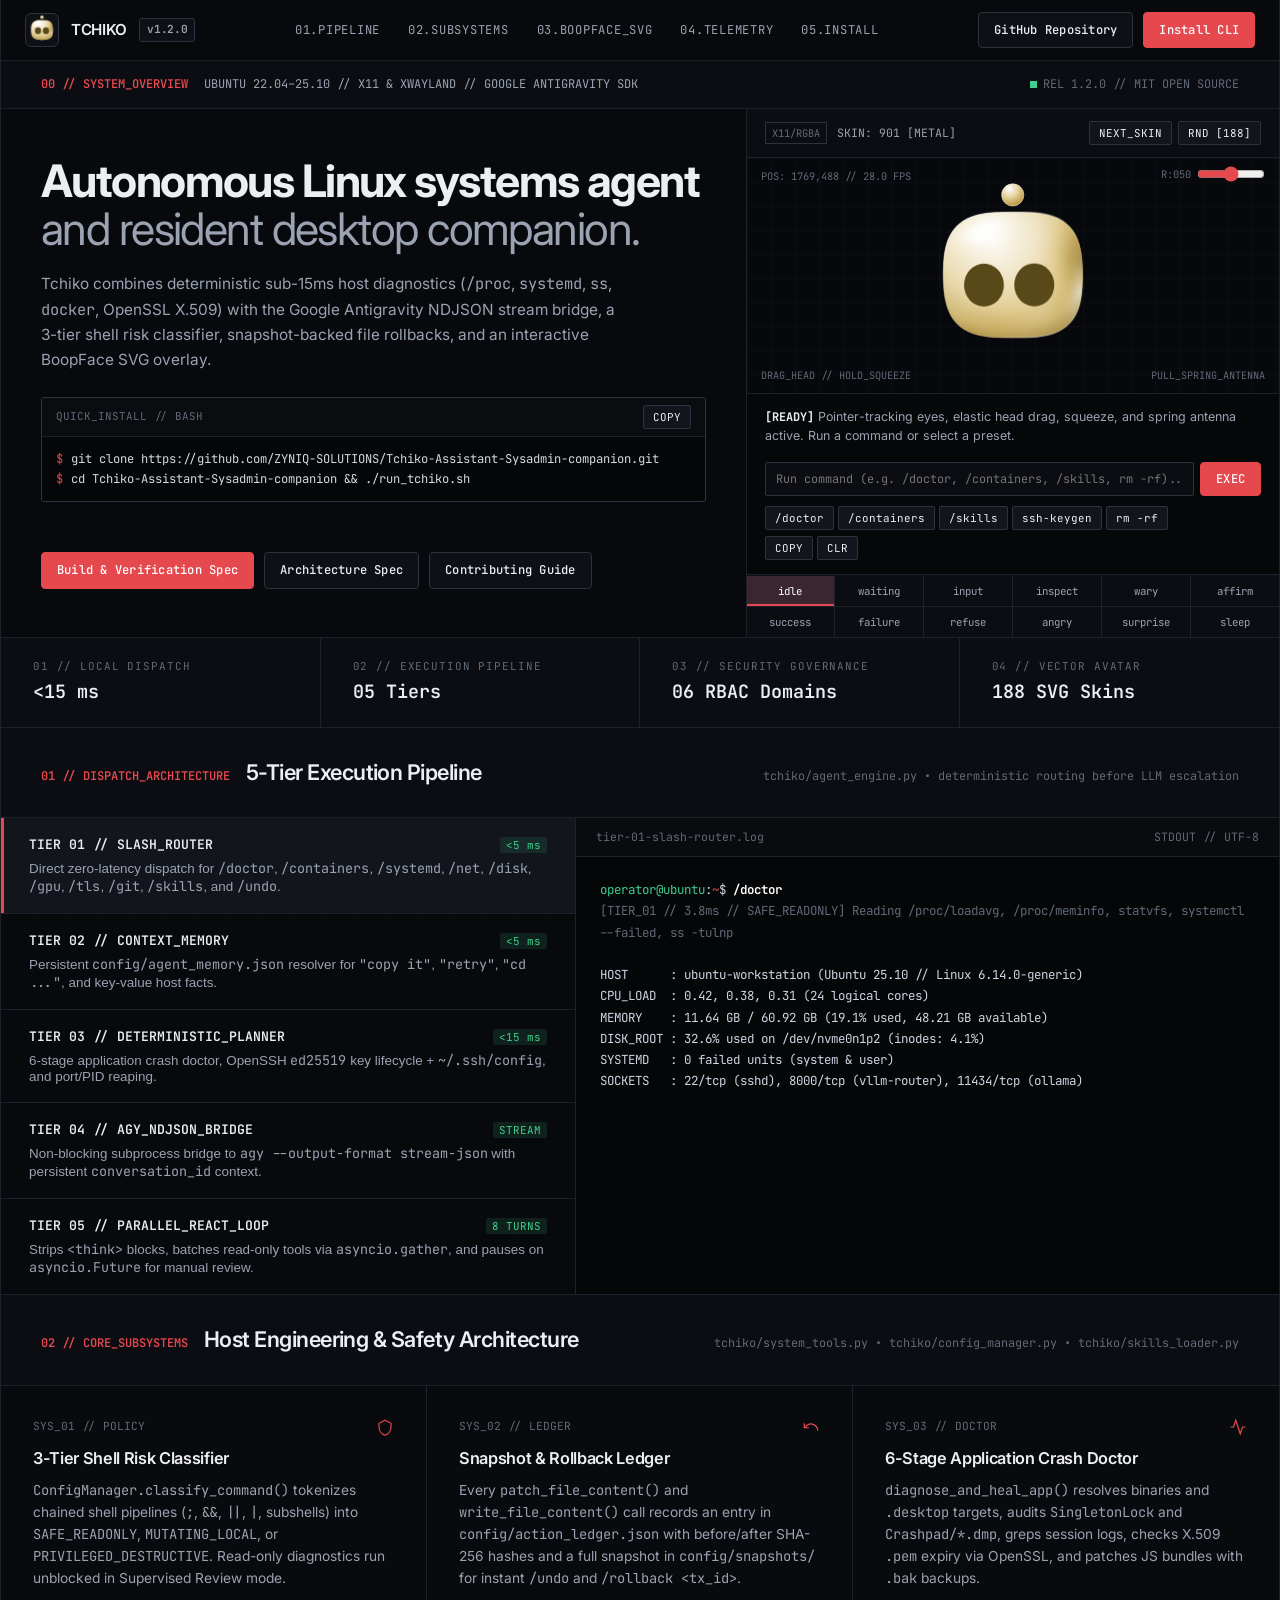
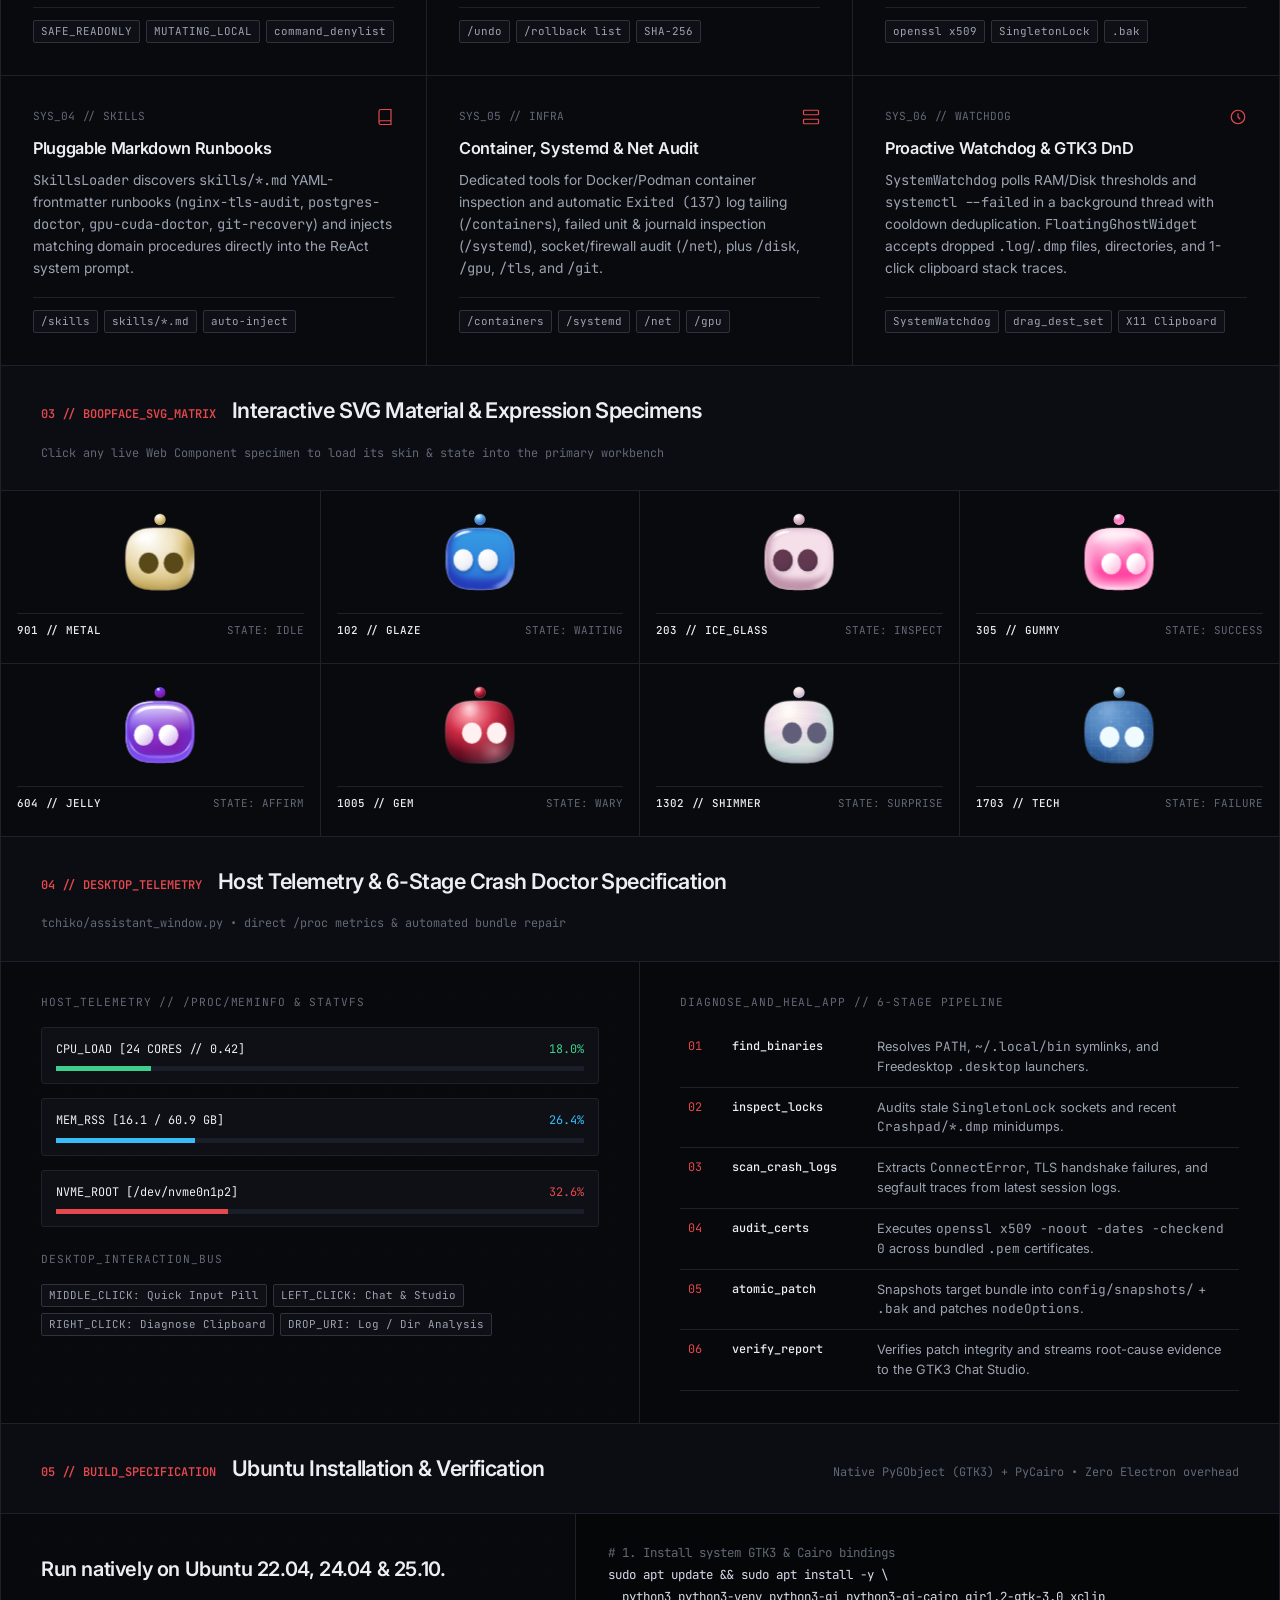
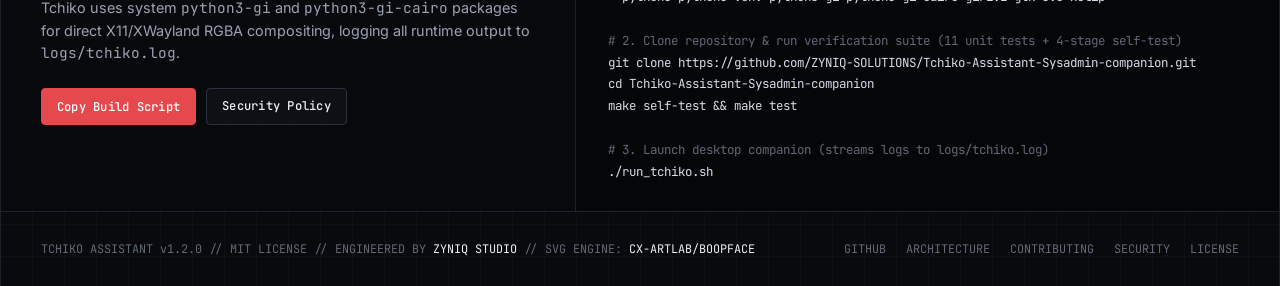
==== commit fcdd4a5b: "fix(landing): lock hero section to 1280px architectural shell grid and reorganize BoopFace workbench" ====
--- a/index.html
+++ b/index.html
@@ -187,19 +187,25 @@
       border-color: #ef5a5f;
     }
 
-    /* ── HERO SPLIT ─────────────────────────────────────────────────────── */
+    /* ── HERO SECTION (LOCKED TO SHELL FRAME) ───────────────────────────── */
+    .hero-frame {
+      border-bottom: 1px solid var(--line);
+    }
+
     .hero-split {
       display: grid;
-      grid-template-columns: 1.08fr 0.92fr;
+      grid-template-columns: 7fr 5fr;
       border-bottom: 1px solid var(--line);
     }
 
     .hero-left {
-      padding: 56px 40px;
+      min-width: 0;
+      padding: 48px 40px;
       border-right: 1px solid var(--line);
       display: flex;
       flex-direction: column;
       justify-content: space-between;
+      gap: 28px;
     }
 
     .meta-line {
@@ -208,7 +214,7 @@
       color: var(--text-muted);
       letter-spacing: 0.08em;
       text-transform: uppercase;
-      margin-bottom: 20px;
+      margin-bottom: 18px;
       display: flex;
       align-items: center;
       gap: 10px;
@@ -219,52 +225,63 @@
       height: 7px;
       background: var(--green);
       display: inline-block;
+      flex-shrink: 0;
     }
 
     .hero-left h1 {
-      font-size: clamp(2.1rem, 3.6vw, 3.1rem);
+      font-size: clamp(2.15rem, 3.5vw, 3.05rem);
       font-weight: 700;
-      line-height: 1.1;
+      line-height: 1.08;
       letter-spacing: -0.035em;
-      margin-bottom: 20px;
+      margin-bottom: 18px;
       color: var(--text);
     }
 
     .hero-left h1 span {
       color: var(--text-dim);
-      font-weight: 500;
+      font-weight: 400;
+      display: block;
     }
 
     .hero-lead {
-      font-size: 0.98rem;
+      font-size: 0.96rem;
       color: var(--text-dim);
-      max-width: 560px;
+      max-width: 580px;
       line-height: 1.65;
-      margin-bottom: 28px;
-    }
-
-    .hero-cli-bar {
+      margin-bottom: 24px;
+    }
+
+    .hero-cli-card {
+      background: #050608;
+      border: 1px solid var(--line-strong);
+      border-radius: 3px;
+      margin-bottom: 22px;
+      overflow: hidden;
+    }
+
+    .hero-cli-head {
       display: flex;
       align-items: center;
       justify-content: space-between;
-      gap: 12px;
-      background: #050608;
-      border: 1px solid var(--line-strong);
-      border-radius: 4px;
-      padding: 10px 14px;
-      font-family: var(--mono);
-      font-size: 0.78rem;
-      color: var(--text);
-      margin-bottom: 24px;
-    }
-
-    .hero-cli-bar code {
+      padding: 7px 14px;
+      border-bottom: 1px solid var(--line);
+      background: #0a0c10;
+      font-family: var(--mono);
+      font-size: 0.68rem;
+      color: var(--text-muted);
+    }
+
+    .hero-cli-body {
+      padding: 12px 14px;
+      font-family: var(--mono);
+      font-size: 0.76rem;
+      line-height: 1.65;
+      color: #d5d9e2;
       overflow-x: auto;
-      white-space: nowrap;
-      color: #d5d9e2;
-    }
-
-    .hero-cli-bar .prompt-sign {
+      white-space: pre;
+    }
+
+    .hero-cli-body .prompt-sign {
       color: var(--crimson);
       margin-right: 8px;
       user-select: none;
@@ -274,36 +291,45 @@
       display: flex;
       flex-wrap: wrap;
       gap: 10px;
-      margin-bottom: 40px;
-    }
-
+    }
+
+    /* Full-width 4-cell metrics bar locked to the architectural grid */
     .metrics-strip {
       display: grid;
       grid-template-columns: repeat(4, 1fr);
-      border-top: 1px solid var(--line);
-      padding-top: 20px;
-      gap: 16px;
+      background: #0b0d12;
+    }
+
+    .metric-cell {
+      padding: 20px 32px;
+      border-right: 1px solid var(--line);
+      display: flex;
+      flex-direction: column;
+      gap: 4px;
+    }
+
+    .metric-cell:last-child {
+      border-right: none;
     }
 
     .metric-cell small {
-      display: block;
       font-family: var(--mono);
       font-size: 0.68rem;
       color: var(--text-muted);
       text-transform: uppercase;
-      letter-spacing: 0.06em;
-      margin-bottom: 4px;
+      letter-spacing: 0.08em;
     }
 
     .metric-cell strong {
       font-family: var(--mono);
-      font-size: 1.05rem;
+      font-size: 1.15rem;
       font-weight: 600;
       color: var(--text);
     }
 
     /* ── RIGHT WORKBENCH: BOOPFACE INSTRUMENT ───────────────────────────── */
     .hero-right {
+      min-width: 0;
       background: var(--panel);
       display: flex;
       flex-direction: column;
@@ -314,7 +340,7 @@
       display: flex;
       align-items: center;
       justify-content: space-between;
-      padding: 11px 16px;
+      padding: 12px 18px;
       border-bottom: 1px solid var(--line);
       background: #0b0d12;
       font-family: var(--mono);
@@ -326,76 +352,152 @@
       display: flex;
       align-items: center;
       gap: 10px;
+      min-width: 0;
     }
 
     .x11-tag {
-      padding: 1px 6px;
+      padding: 2px 6px;
       border: 1px solid var(--line-strong);
       color: var(--text-muted);
-      font-size: 0.66rem;
+      font-size: 0.65rem;
+      flex-shrink: 0;
     }
 
     .inst-controls-top {
       display: flex;
       gap: 6px;
+      flex-shrink: 0;
     }
 
     .inst-btn {
       font-family: var(--mono);
       font-size: 0.68rem;
-      padding: 3px 8px;
+      padding: 4px 9px;
       background: var(--panel-alt);
       border: 1px solid var(--line-strong);
       color: var(--text);
       cursor: pointer;
-      border-radius: 3px;
+      border-radius: 2px;
+      transition: border-color 0.15s ease, background 0.15s ease;
     }
 
     .inst-btn:hover {
       border-color: var(--crimson);
-    }
-
-    .workbench-body {
-      padding: 18px 20px;
+      background: var(--panel-hover);
+    }
+
+    .boop-viewport {
+      position: relative;
+      height: 236px;
       display: flex;
       flex-direction: column;
-      gap: 14px;
+      align-items: center;
+      justify-content: center;
+      border-bottom: 1px solid var(--line);
+      background:
+        linear-gradient(to right, rgba(255,255,255,0.022) 1px, transparent 1px),
+        linear-gradient(to bottom, rgba(255,255,255,0.022) 1px, transparent 1px),
+        #07080b;
+      background-size: 24px 24px;
+    }
+
+    .viewport-coords {
+      position: absolute;
+      top: 10px;
+      left: 14px;
+      font-family: var(--mono);
+      font-size: 0.65rem;
+      color: var(--text-muted);
+    }
+
+    .viewport-roundness {
+      position: absolute;
+      top: 8px;
+      right: 14px;
+      display: flex;
+      align-items: center;
+      gap: 6px;
+      font-family: var(--mono);
+      font-size: 0.65rem;
+      color: var(--text-muted);
+    }
+
+    .viewport-roundness input[type="range"] {
+      width: 68px;
+      accent-color: var(--crimson);
+      cursor: pointer;
+    }
+
+    .viewport-hint {
+      position: absolute;
+      bottom: 9px;
+      left: 14px;
+      right: 14px;
+      display: flex;
+      justify-content: space-between;
+      font-family: var(--mono);
+      font-size: 0.64rem;
+      color: var(--text-muted);
+    }
+
+    .workbench-console {
+      padding: 14px 18px;
+      border-bottom: 1px solid var(--line);
+      background: #060709;
+      display: flex;
+      flex-direction: column;
+      gap: 10px;
     }
 
     .telemetry-readout {
-      background: #060709;
-      border: 1px solid var(--line-strong);
-      border-radius: 4px;
-      padding: 12px 14px;
-      font-size: 0.8rem;
-      min-height: 76px;
-      display: flex;
-      flex-direction: column;
-      justify-content: space-between;
-      gap: 10px;
+      font-size: 0.78rem;
+      line-height: 1.5;
+      color: var(--text-dim);
+      min-height: 44px;
     }
 
     .telemetry-readout b {
       color: var(--text);
-      font-weight: 600;
+      font-family: var(--mono);
+      font-size: 0.74rem;
     }
 
     .telemetry-readout code {
-      font-size: 0.74rem;
+      font-size: 0.72rem;
       color: var(--crimson);
       background: rgba(229, 72, 77, 0.1);
       padding: 1px 5px;
       border-radius: 2px;
     }
 
-    .readout-toolbar {
-      display: flex;
+    .prompt-bus {
+      display: flex;
+      gap: 6px;
+    }
+
+    .prompt-bus input {
+      flex: 1;
+      min-width: 0;
+      background: #0b0d12;
+      border: 1px solid var(--line-strong);
+      border-radius: 2px;
+      padding: 7px 10px;
+      color: var(--text);
+      font-family: var(--mono);
+      font-size: 0.74rem;
+      outline: none;
+    }
+
+    .prompt-bus input:focus {
+      border-color: var(--crimson);
+    }
+
+    .preset-strip {
+      display: flex;
+      align-items: center;
+      justify-content: space-between;
+      gap: 6px;
       flex-wrap: wrap;
-      justify-content: space-between;
-      align-items: center;
-      gap: 6px;
-      border-top: 1px solid var(--line);
-      padding-top: 8px;
     }
 
     .readout-presets {
@@ -404,110 +506,38 @@
       gap: 4px;
     }
 
-    .boop-viewport {
-      position: relative;
-      height: 218px;
-      display: flex;
-      flex-direction: column;
-      align-items: center;
-      justify-content: center;
-      border: 1px solid var(--line);
-      background:
-        linear-gradient(to right, rgba(255,255,255,0.02) 1px, transparent 1px),
-        linear-gradient(to bottom, rgba(255,255,255,0.02) 1px, transparent 1px),
-        #08090c;
-      background-size: 20px 20px;
-      border-radius: 4px;
-    }
-
-    .viewport-coords {
-      position: absolute;
-      top: 8px;
-      left: 10px;
-      font-family: var(--mono);
-      font-size: 0.65rem;
-      color: var(--text-muted);
-    }
-
-    .viewport-hint {
-      position: absolute;
-      bottom: 7px;
-      right: 10px;
-      font-family: var(--mono);
-      font-size: 0.65rem;
-      color: var(--text-muted);
-    }
-
-    .param-bar {
+    /* Locked 6x2 architectural state grid — no ragged wrapping */
+    .state-matrix {
       display: grid;
-      grid-template-columns: auto 1fr auto;
-      align-items: center;
-      gap: 12px;
-      padding: 7px 12px;
-      border: 1px solid var(--line);
-      background: #0a0c10;
-      border-radius: 4px;
-      font-family: var(--mono);
-      font-size: 0.7rem;
-      color: var(--text-dim);
-    }
-
-    .param-bar input[type="range"] {
-      width: 100%;
-      accent-color: var(--crimson);
-      cursor: pointer;
-    }
-
-    .prompt-bus {
-      display: flex;
-      gap: 6px;
-    }
-
-    .prompt-bus input {
-      flex: 1;
-      background: #050608;
-      border: 1px solid var(--line-strong);
-      border-radius: 4px;
-      padding: 8px 12px;
-      color: var(--text);
-      font-family: var(--mono);
-      font-size: 0.76rem;
-      outline: none;
-    }
-
-    .prompt-bus input:focus {
-      border-color: var(--crimson);
-    }
-
-    .state-matrix {
-      display: flex;
-      flex-wrap: wrap;
-      gap: 4px;
-      padding: 12px 16px;
-      border-top: 1px solid var(--line);
+      grid-template-columns: repeat(6, 1fr);
+      background: var(--line);
+      gap: 1px;
+    }
+
+    .emo-chip {
+      font-family: var(--mono);
+      font-size: 0.67rem;
+      padding: 8px 4px;
+      text-align: center;
       background: #0b0d12;
-    }
-
-    .emo-chip {
-      font-family: var(--mono);
-      font-size: 0.68rem;
-      padding: 3px 8px;
-      border-radius: 2px;
-      background: var(--panel-alt);
-      border: 1px solid var(--line);
+      border: none;
       color: var(--text-dim);
       cursor: pointer;
+      transition: background 0.12s ease, color 0.12s ease;
+      white-space: nowrap;
+      overflow: hidden;
+      text-overflow: ellipsis;
     }
 
     .emo-chip:hover {
       color: var(--text);
-      border-color: var(--line-strong);
+      background: var(--panel-hover);
     }
 
     .emo-chip.active {
       background: var(--crimson-dim);
-      border-color: var(--crimson);
       color: #ffffff;
+      box-shadow: inset 0 -2px 0 var(--crimson);
     }
 
     /* ── SECTION HEADERS ────────────────────────────────────────────────── */
@@ -945,6 +975,19 @@
         border-right: none;
         border-bottom: 1px solid var(--line);
       }
+      .metrics-strip {
+        grid-template-columns: repeat(2, 1fr);
+      }
+      .metric-cell:nth-child(2) {
+        border-right: none;
+      }
+      .metric-cell:nth-child(1),
+      .metric-cell:nth-child(2) {
+        border-bottom: 1px solid var(--line);
+      }
+      .state-matrix {
+        grid-template-columns: repeat(4, 1fr);
+      }
       .spec-grid {
         grid-template-columns: 1fr;
       }
@@ -990,84 +1033,106 @@
   </header>
 
   <main class="shell" id="top">
-    <!-- HERO -->
-    <section class="hero-split">
-      <div class="hero-left">
-        <div>
-          <div class="meta-line">
-            <span class="status-dot"></span>
-            <span>REL 1.2.0 // UBUNTU 22.04–25.10 // X11 &amp; XWAYLAND // MIT</span>
-          </div>
-
-          <h1>
-            Autonomous Linux systems agent <span>and resident desktop overlay.</span>
-          </h1>
-
-          <p class="hero-lead">
-            Tchiko pairs deterministic sub-15ms host inspection (<code>/proc</code>, <code>systemd</code>, <code>ss</code>, <code>docker</code>, OpenSSL X.509) with the Google Antigravity NDJSON stream bridge, a 3-tier shell risk classifier, snapshot-backed file rollbacks, and an interactive BoopFace SVG overlay.
-          </p>
-
-          <div class="hero-cli-bar">
-            <code><span class="prompt-sign">$</span>git clone https://github.com/ZYNIQ-SOLUTIONS/Tchiko-Assistant-Sysadmin-companion.git &amp;&amp; cd Tchiko-Assistant-Sysadmin-companion &amp;&amp; ./run_tchiko.sh</code>
-            <button type="button" class="inst-btn" onclick="copyCli(this)">COPY</button>
+    <!-- HERO (LOCKED TO ARCHITECTURAL SHELL FRAME) -->
+    <section class="hero-frame">
+      <div class="sec-bar" style="padding: 14px 40px;">
+        <div class="sec-bar-left">
+          <span class="sec-index">00 // SYSTEM_OVERVIEW</span>
+          <span class="mono" style="font-size:0.75rem;color:var(--text-dim);">UBUNTU 22.04–25.10 // X11 &amp; XWAYLAND // GOOGLE ANTIGRAVITY SDK</span>
+        </div>
+        <p><span class="status-dot" style="margin-right:6px;"></span>REL 1.2.0 // MIT OPEN SOURCE</p>
+      </div>
+
+      <div class="hero-split">
+        <div class="hero-left">
+          <div>
+            <h1>
+              Autonomous Linux systems agent
+              <span>and resident desktop companion.</span>
+            </h1>
+
+            <p class="hero-lead">
+              Tchiko combines deterministic sub-15ms host diagnostics (<code>/proc</code>, <code>systemd</code>, <code>ss</code>, <code>docker</code>, OpenSSL X.509) with the Google Antigravity NDJSON stream bridge, a 3-tier shell risk classifier, snapshot-backed file rollbacks, and an interactive BoopFace SVG overlay.
+            </p>
+
+            <div class="hero-cli-card">
+              <div class="hero-cli-head">
+                <span>QUICK_INSTALL // BASH</span>
+                <button type="button" class="inst-btn" onclick="copyCli(this)">COPY</button>
+              </div>
+              <div class="hero-cli-body"><code><span class="prompt-sign">$</span>git clone https://github.com/ZYNIQ-SOLUTIONS/Tchiko-Assistant-Sysadmin-companion.git
+<span class="prompt-sign">$</span>cd Tchiko-Assistant-Sysadmin-companion &amp;&amp; ./run_tchiko.sh</code></div>
+            </div>
           </div>
 
           <div class="hero-actions">
-            <a href="#deploy" class="btn btn-accent">Build &amp; Run on Ubuntu</a>
+            <a href="#deploy" class="btn btn-accent">Build &amp; Verification Spec</a>
             <a href="https://github.com/ZYNIQ-SOLUTIONS/Tchiko-Assistant-Sysadmin-companion/blob/main/docs/ARCHITECTURE.md" target="_blank" rel="noopener noreferrer" class="btn">
               Architecture Spec
             </a>
             <a href="https://github.com/ZYNIQ-SOLUTIONS/Tchiko-Assistant-Sysadmin-companion/blob/main/CONTRIBUTING.md" target="_blank" rel="noopener noreferrer" class="btn">
-              Contributing
+              Contributing Guide
             </a>
           </div>
         </div>
 
-        <div class="metrics-strip">
-          <div class="metric-cell">
-            <small>Local Dispatch</small>
-            <strong>&lt;15 ms</strong>
-          </div>
-          <div class="metric-cell">
-            <small>Execution Tiers</small>
-            <strong>05 Stages</strong>
-          </div>
-          <div class="metric-cell">
-            <small>RBAC Domains</small>
-            <strong>06 Policies</strong>
-          </div>
-          <div class="metric-cell">
-            <small>Vector Skins</small>
-            <strong>188 SVG</strong>
-          </div>
-        </div>
-      </div>
-
-      <!-- INTERACTIVE BOOPFACE WORKBENCH -->
-      <div class="hero-right" id="stage-board">
-        <div class="inst-header">
-          <div class="inst-header-left">
-            <span class="x11-tag">X11/RGBA</span>
-            <span id="skin-label">SKIN: 901 [METAL]</span>
-          </div>
-          <div class="inst-controls-top">
-            <button type="button" class="inst-btn" onclick="cycleSkin()">NEXT_SKIN</button>
-            <button type="button" class="inst-btn" onclick="randomSkin()">RND [188]</button>
-          </div>
-        </div>
-
-        <div class="workbench-body">
-          <div class="telemetry-readout" aria-live="polite">
-            <div id="bubble-text">
-              <b>[READY]</b> Pointer-tracking eyes, elastic head drag, center press-squeeze, and spring antenna active. Select a diagnostic preset below.
+        <!-- INTERACTIVE BOOPFACE WORKBENCH -->
+        <div class="hero-right" id="stage-board">
+          <div class="inst-header">
+            <div class="inst-header-left">
+              <span class="x11-tag">X11/RGBA</span>
+              <span id="skin-label">SKIN: 901 [METAL]</span>
             </div>
-            <div class="readout-toolbar">
+            <div class="inst-controls-top">
+              <button type="button" class="inst-btn" onclick="cycleSkin()">NEXT_SKIN</button>
+              <button type="button" class="inst-btn" onclick="randomSkin()">RND [188]</button>
+            </div>
+          </div>
+
+          <div class="boop-viewport">
+            <span class="viewport-coords">POS: 1769,488 // 28.0 FPS</span>
+            <div class="viewport-roundness">
+              <span>R:<span id="roundness-val">050</span></span>
+              <input type="range" id="roundness-slider" min="0" max="100" value="50" aria-label="Head Roundness" />
+            </div>
+            <boop-face
+              id="tchiko-boop"
+              size="178"
+              color="#131620"
+              skin="901"
+              auto-sleep="45000"
+              wake-on="activity"
+              motion="full">
+              <img src="landing/assets/tchiko-logo.svg" alt="Tchiko BoopFace Avatar" style="width:178px;height:178px;display:block;" />
+            </boop-face>
+            <div class="viewport-hint">
+              <span>DRAG_HEAD // HOLD_SQUEEZE</span>
+              <span>PULL_SPRING_ANTENNA</span>
+            </div>
+          </div>
+
+          <div class="workbench-console">
+            <div class="telemetry-readout" aria-live="polite" id="bubble-text">
+              <b>[READY]</b> Pointer-tracking eyes, elastic head drag, squeeze, and spring antenna active. Run a command or select a preset.
+            </div>
+
+            <div class="prompt-bus" id="quick-pill">
+              <input
+                type="text"
+                id="quick-entry"
+                placeholder="Run command (e.g. /doctor, /containers, /skills, rm -rf)..."
+                aria-label="Prompt input"
+              />
+              <button type="button" class="btn btn-accent" onclick="sendQuickPrompt()">EXEC</button>
+            </div>
+
+            <div class="preset-strip">
               <div class="readout-presets">
                 <button type="button" class="inst-btn" onclick="simulatePrompt('sysinfo')">/doctor</button>
                 <button type="button" class="inst-btn" onclick="simulatePrompt('containers')">/containers</button>
                 <button type="button" class="inst-btn" onclick="simulatePrompt('skills')">/skills</button>
                 <button type="button" class="inst-btn" onclick="simulatePrompt('ssh')">ssh-keygen</button>
-                <button type="button" class="inst-btn" onclick="simulatePrompt('blocked')">rm -rf [DENY]</button>
+                <button type="button" class="inst-btn" onclick="simulatePrompt('blocked')">rm -rf</button>
               </div>
               <div class="readout-presets">
                 <button type="button" class="inst-btn" id="copy-btn" onclick="copyBubble()">COPY</button>
@@ -1076,55 +1141,39 @@
             </div>
           </div>
 
-          <div class="boop-viewport">
-            <span class="viewport-coords">POS: 1769,488 // 28.0 FPS</span>
-            <boop-face
-              id="tchiko-boop"
-              size="185"
-              color="#131620"
-              skin="901"
-              auto-sleep="45000"
-              wake-on="activity"
-              motion="full">
-              <img src="landing/assets/tchiko-logo.svg" alt="Tchiko BoopFace Avatar" style="width:185px;height:185px;display:block;" />
-            </boop-face>
-            <span class="viewport-hint">DRAG_HEAD // HOLD_SQUEEZE // PULL_ANTENNA</span>
-          </div>
-
-          <div class="param-bar">
-            <span>HEAD_ROUNDNESS</span>
-            <input type="range" id="roundness-slider" min="0" max="100" value="50" aria-label="Head Roundness" />
-            <span id="roundness-val">050</span>
-          </div>
-
-          <div class="prompt-bus" id="quick-pill">
-            <input
-              type="text"
-              id="quick-entry"
-              placeholder="Execute slash command or prompt (e.g. /doctor, /containers, /skills)..."
-              aria-label="Prompt input"
-            />
-            <button type="button" class="btn btn-accent" onclick="sendQuickPrompt()">EXEC</button>
-          </div>
-        </div>
-
-        <div class="state-matrix" role="group" aria-label="BoopFace state triggers">
-          <button type="button" class="emo-chip active" data-emo="idle" onclick="setBoopAction('idle', this)">idle</button>
-          <button type="button" class="emo-chip" data-emo="waiting-spin" onclick="setBoopAction('waiting-spin', this)">waiting-spin</button>
-          <button type="button" class="emo-chip" data-emo="waiting-wrap" onclick="setBoopAction('waiting-wrap', this)">waiting-wrap</button>
-          <button type="button" class="emo-chip" data-emo="waiting-wave" onclick="setBoopAction('waiting-wave', this)">waiting-wave</button>
-          <button type="button" class="emo-chip" data-emo="input" onclick="setBoopAction('input', this)">input</button>
-          <button type="button" class="emo-chip" data-emo="affirm" onclick="setBoopAction('affirm', this)">affirm</button>
-          <button type="button" class="emo-chip" data-emo="success" onclick="setBoopAction('success', this)">success</button>
-          <button type="button" class="emo-chip" data-emo="failure" onclick="setBoopAction('failure', this)">failure</button>
-          <button type="button" class="emo-chip" data-emo="wary" onclick="setBoopAction('wary', this)">wary</button>
-          <button type="button" class="emo-chip" data-emo="inspect" onclick="setBoopAction('inspect', this)">inspect</button>
-          <button type="button" class="emo-chip" data-emo="angry" onclick="setBoopAction('angry', this)">angry</button>
-          <button type="button" class="emo-chip" data-emo="refuse" onclick="setBoopAction('refuse', this)">refuse</button>
-          <button type="button" class="emo-chip" data-emo="surprise" onclick="setBoopAction('surprise', this)">surprise</button>
-          <button type="button" class="emo-chip" data-emo="random" onclick="setBoopAction('random', this)">random</button>
-          <button type="button" class="emo-chip" data-emo="sleep" onclick="setBoopAction('sleep', this)">sleep</button>
-          <button type="button" class="emo-chip" data-emo="wake" onclick="setBoopAction('wake', this)">wake</button>
+          <div class="state-matrix" role="group" aria-label="BoopFace state triggers">
+            <button type="button" class="emo-chip active" data-emo="idle" onclick="setBoopAction('idle', this)">idle</button>
+            <button type="button" class="emo-chip" data-emo="waiting-wave" onclick="setBoopAction('waiting-wave', this)">waiting</button>
+            <button type="button" class="emo-chip" data-emo="input" onclick="setBoopAction('input', this)">input</button>
+            <button type="button" class="emo-chip" data-emo="inspect" onclick="setBoopAction('inspect', this)">inspect</button>
+            <button type="button" class="emo-chip" data-emo="wary" onclick="setBoopAction('wary', this)">wary</button>
+            <button type="button" class="emo-chip" data-emo="affirm" onclick="setBoopAction('affirm', this)">affirm</button>
+            <button type="button" class="emo-chip" data-emo="success" onclick="setBoopAction('success', this)">success</button>
+            <button type="button" class="emo-chip" data-emo="failure" onclick="setBoopAction('failure', this)">failure</button>
+            <button type="button" class="emo-chip" data-emo="refuse" onclick="setBoopAction('refuse', this)">refuse</button>
+            <button type="button" class="emo-chip" data-emo="angry" onclick="setBoopAction('angry', this)">angry</button>
+            <button type="button" class="emo-chip" data-emo="surprise" onclick="setBoopAction('surprise', this)">surprise</button>
+            <button type="button" class="emo-chip" data-emo="sleep" onclick="setBoopAction('sleep', this)">sleep</button>
+          </div>
+        </div>
+      </div>
+
+      <div class="metrics-strip">
+        <div class="metric-cell">
+          <small>01 // Local Dispatch</small>
+          <strong>&lt;15 ms</strong>
+        </div>
+        <div class="metric-cell">
+          <small>02 // Execution Pipeline</small>
+          <strong>05 Tiers</strong>
+        </div>
+        <div class="metric-cell">
+          <small>03 // Security Governance</small>
+          <strong>06 RBAC Domains</strong>
+        </div>
+        <div class="metric-cell">
+          <small>04 // Vector Avatar</small>
+          <strong>188 SVG Skins</strong>
         </div>
       </div>
     </section>
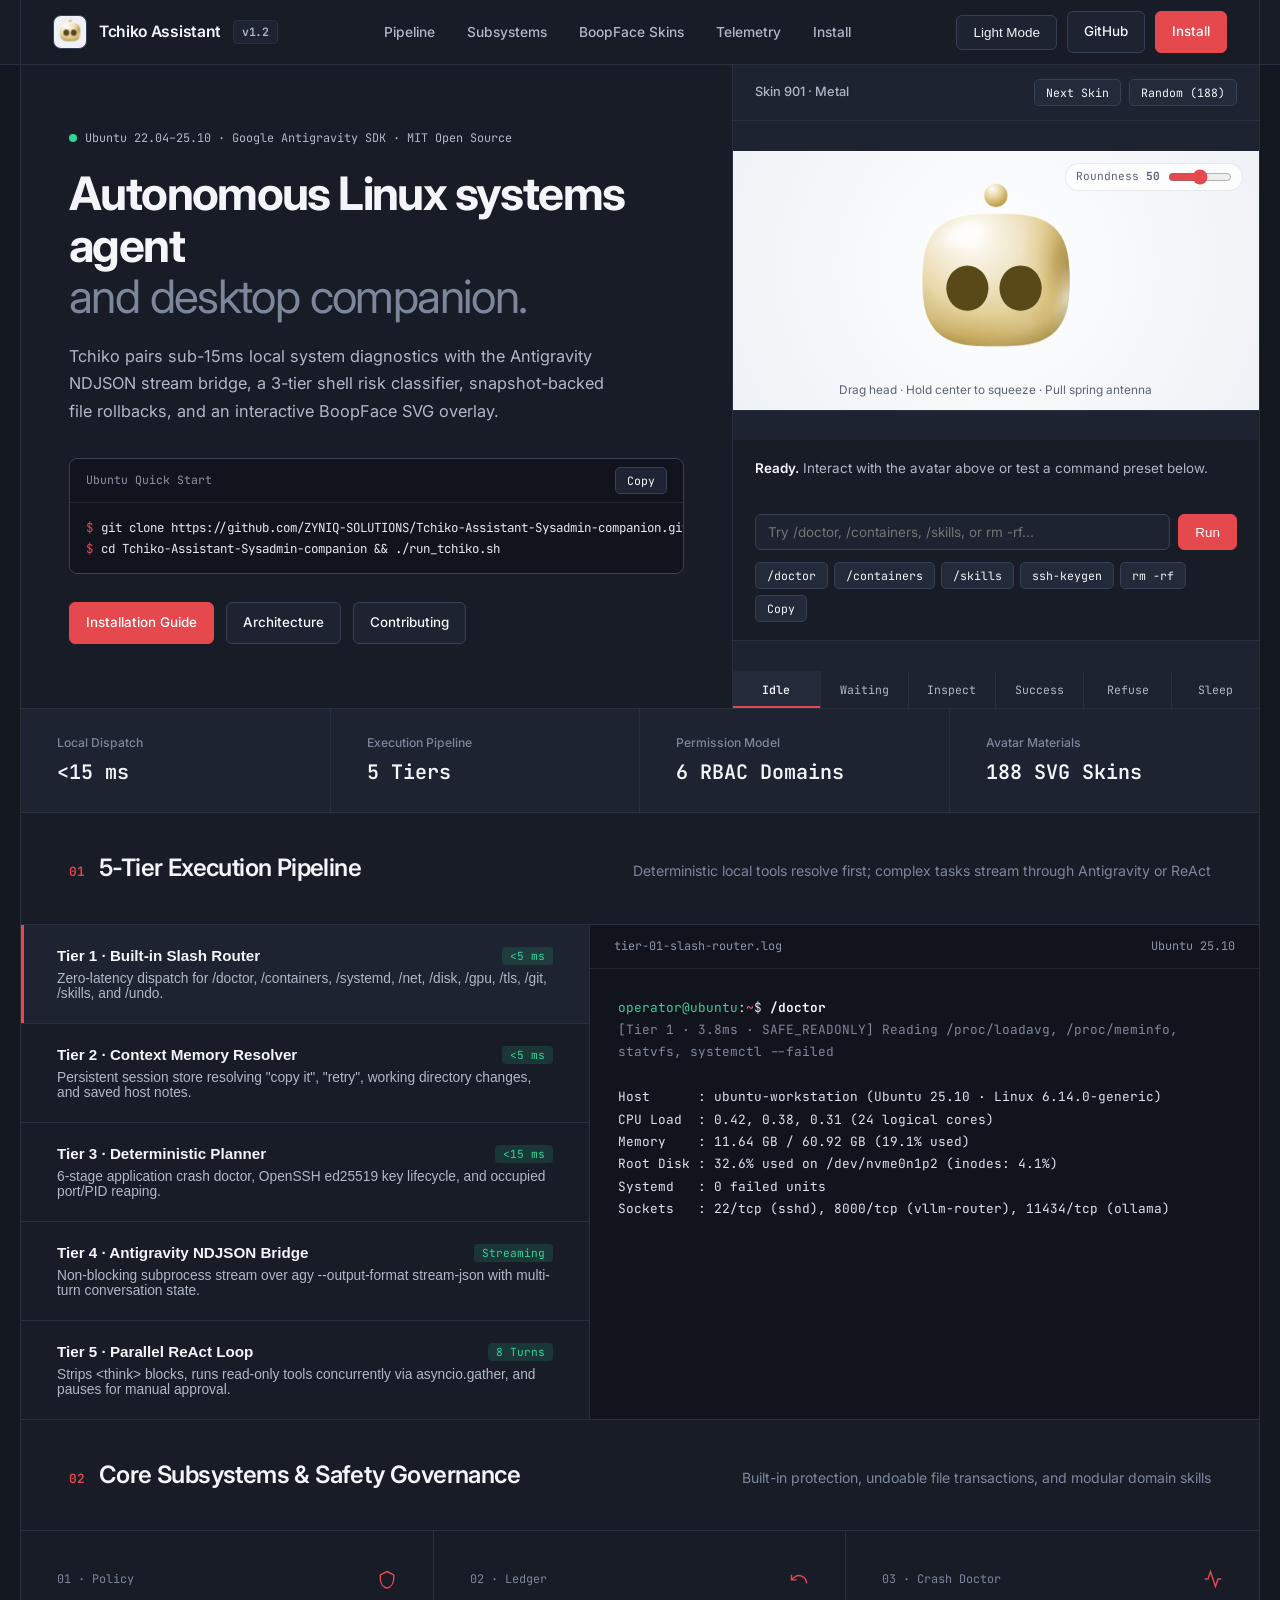
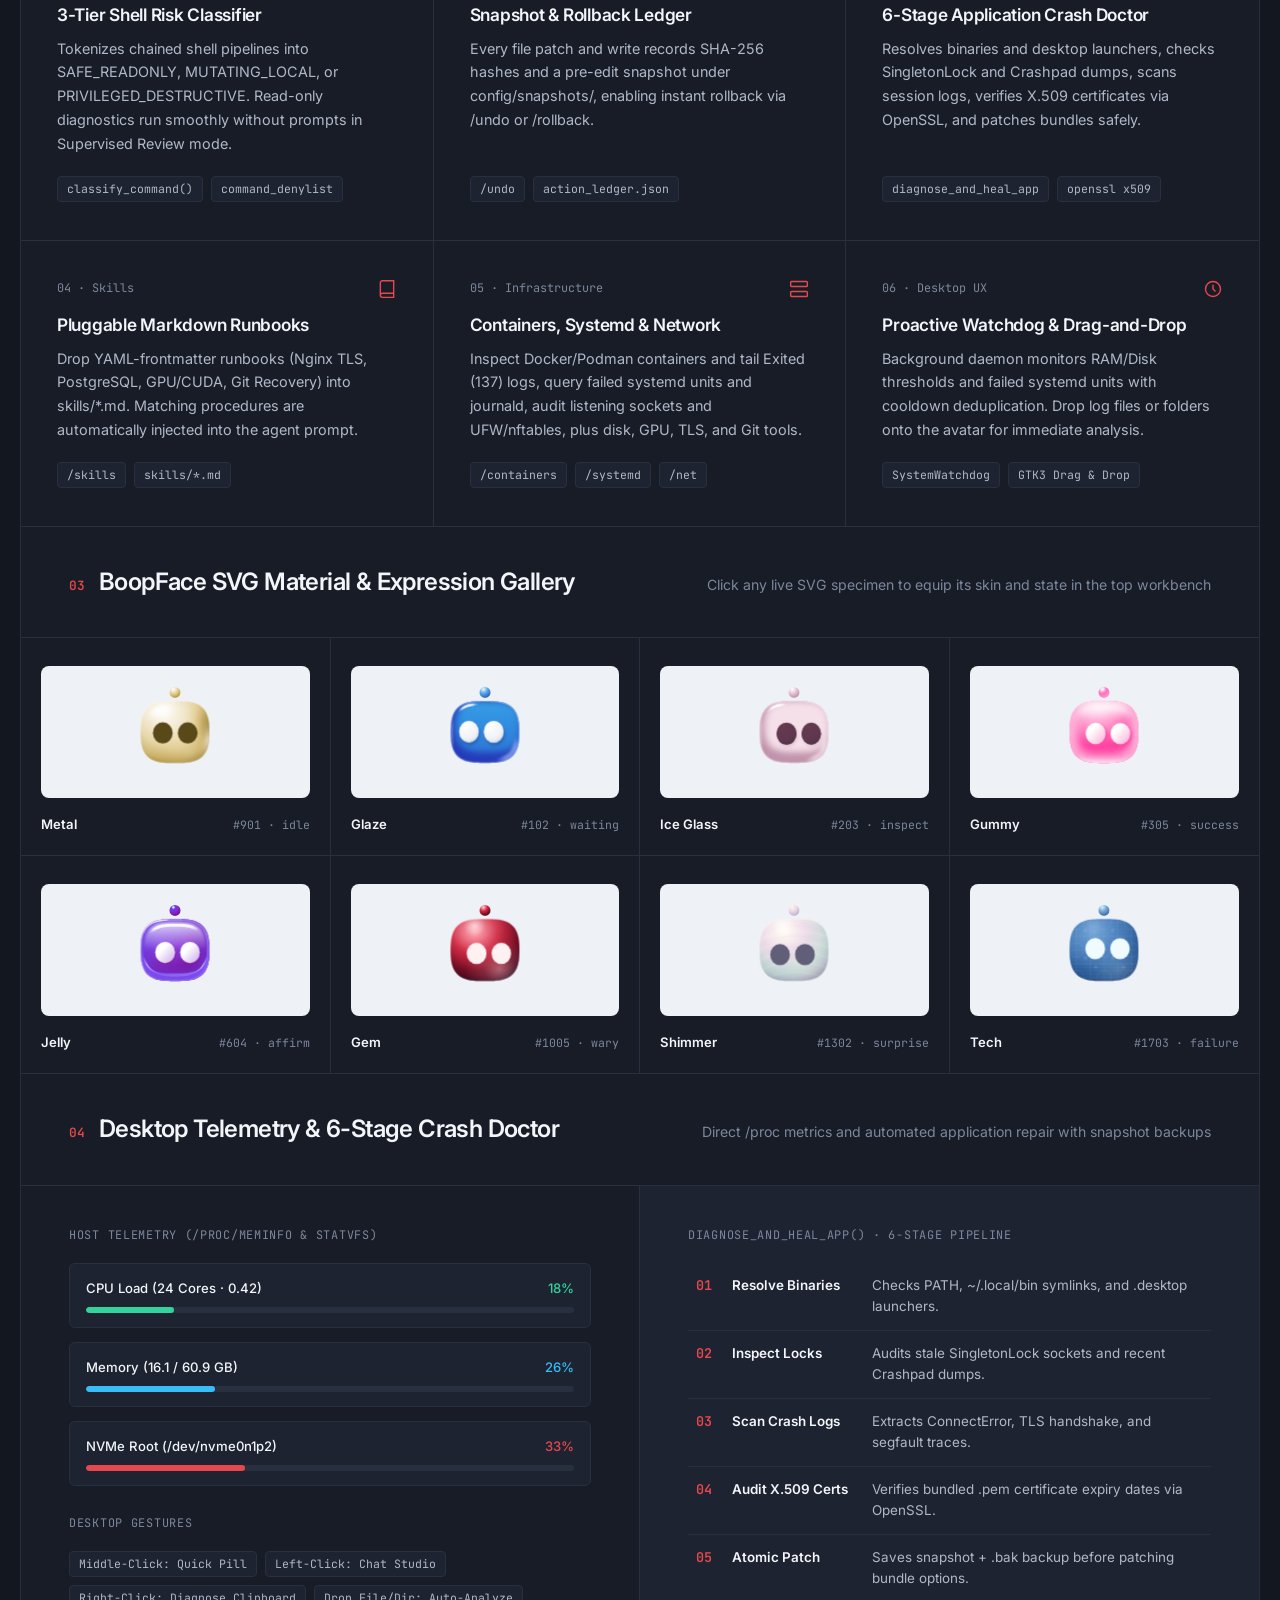
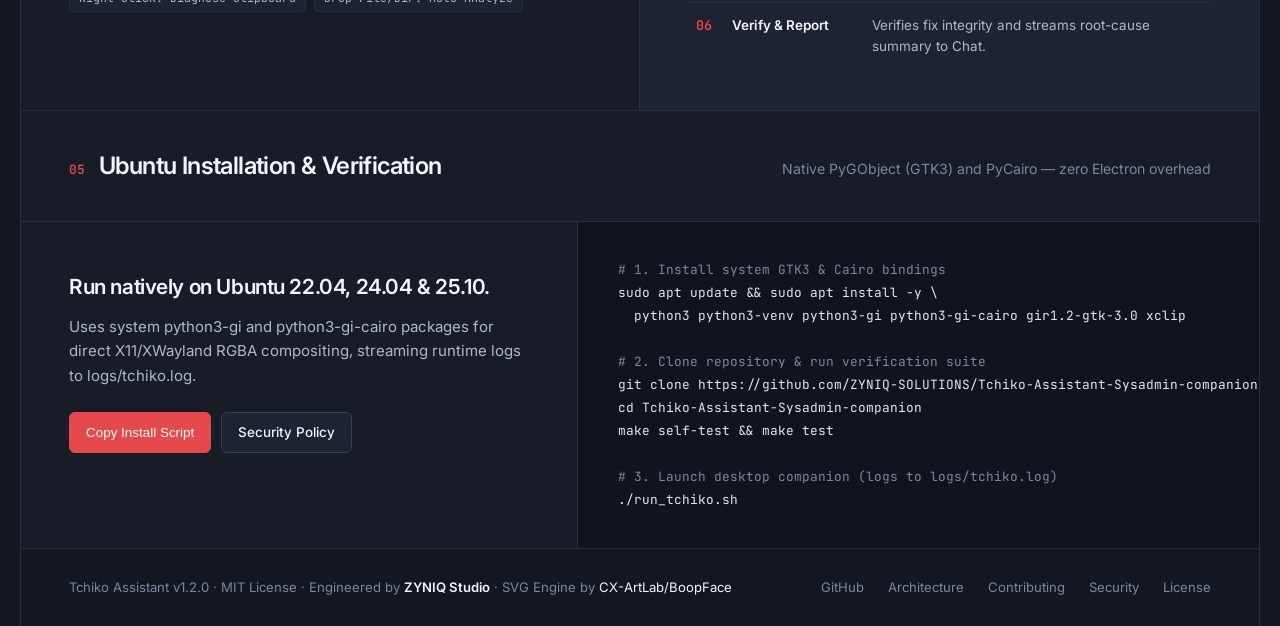
==== commit 5d47a4ac: "style(landing): lift slate palette, add bright BoopFace studio wells, light/slate toggle & declutter" ====
--- a/index.html
+++ b/index.html
@@ -4,34 +4,61 @@
   <meta charset="UTF-8" />
   <meta name="viewport" content="width=device-width, initial-scale=1.0" />
   <title>Tchiko Assistant — Autonomous Linux Systems Agent &amp; Desktop Companion</title>
-  <meta name="description" content="Open-source Ubuntu systems engineering agent, 5-tier execution engine, 6-step crash doctor, and interactive BoopFace SVG desktop overlay." />
+  <meta name="description" content="Open-source Ubuntu systems engineering agent, 5-tier execution engine, 6-step crash doctor, and interactive BoopFace SVG desktop companion." />
   <meta property="og:title" content="Tchiko Assistant — Linux Systems Agent &amp; Desktop Companion" />
   <meta property="og:description" content="5-Tier dispatch engine, AST shell risk classifier, snapshot rollback ledger, pluggable skills, and 188-skin BoopFace SVG overlay for Ubuntu Linux." />
   <meta property="og:type" content="website" />
-  <meta name="theme-color" content="#090a0d" />
+  <meta name="theme-color" content="#141821" />
   <link rel="icon" type="image/svg+xml" href="landing/assets/tchiko-logo.svg" />
   <link rel="preconnect" href="https://fonts.googleapis.com">
   <link rel="preconnect" href="https://fonts.gstatic.com" crossorigin>
   <link href="https://fonts.googleapis.com/css2?family=Inter:wght@400;500;600;700&family=JetBrains+Mono:wght@400;500;600&display=swap" rel="stylesheet">
   <style>
+    /* Lifted, breathable Slate-Titanium Studio Palette (No pitch-black void) */
     :root {
-      --bg: #090a0d;
-      --panel: #0e1015;
-      --panel-alt: #12151c;
-      --panel-hover: #161a23;
-      --line: #1d212b;
-      --line-strong: #2c3240;
-      --text: #eceef3;
-      --text-dim: #9ba3b2;
-      --text-muted: #616977;
+      --bg: #131720;
+      --shell-bg: #171c26;
+      --panel: #1d2330;
+      --panel-alt: #232a39;
+      --panel-hover: #293142;
+      --stage-bg: #eef1f6;
+      --stage-text: #1e2330;
+      --stage-muted: #5a6376;
+      --code-bg: #11141c;
+      --line: #283040;
+      --line-strong: #364056;
+      --text: #f3f5f9;
+      --text-dim: #b0b8c9;
+      --text-muted: #7d879c;
       --crimson: #e5484d;
-      --crimson-dim: rgba(229, 72, 77, 0.14);
-      --green: #3ecf8e;
-      --green-dim: rgba(62, 207, 142, 0.12);
-      --amber: #f5a524;
+      --crimson-soft: rgba(229, 72, 77, 0.16);
+      --green: #34d399;
+      --green-soft: rgba(52, 211, 153, 0.14);
       --blue: #38bdf8;
       --sans: 'Inter', -apple-system, BlinkMacSystemFont, 'Segoe UI', sans-serif;
       --mono: 'JetBrains Mono', ui-monospace, SFMono-Regular, Menlo, monospace;
+    }
+
+    html[data-theme="light"] {
+      --bg: #eef0f4;
+      --shell-bg: #f8f9fb;
+      --panel: #ffffff;
+      --panel-alt: #f1f3f7;
+      --panel-hover: #e8ecf2;
+      --stage-bg: #eef1f6;
+      --stage-text: #141821;
+      --stage-muted: #5a6376;
+      --code-bg: #151922;
+      --line: #dde1ea;
+      --line-strong: #c7cedb;
+      --text: #12151e;
+      --text-dim: #4a5365;
+      --text-muted: #737d92;
+      --crimson: #dc353b;
+      --crimson-soft: rgba(220, 53, 59, 0.1);
+      --green: #059669;
+      --green-soft: rgba(5, 150, 105, 0.1);
+      --blue: #0284c7;
     }
 
     *, *::before, *::after {
@@ -53,12 +80,9 @@
     body {
       background: var(--bg);
       color: var(--text);
-      line-height: 1.55;
+      line-height: 1.6;
       overflow-x: hidden;
-      background-image:
-        linear-gradient(to right, rgba(255, 255, 255, 0.018) 1px, transparent 1px),
-        linear-gradient(to bottom, rgba(255, 255, 255, 0.018) 1px, transparent 1px);
-      background-size: 32px 32px;
+      transition: background 0.2s ease, color 0.2s ease;
     }
 
     a {
@@ -73,28 +97,27 @@
 
     /* ── ARCHITECTURAL SHELL ────────────────────────────────────────────── */
     .shell {
-      max-width: 1280px;
+      max-width: 1240px;
       margin: 0 auto;
       border-left: 1px solid var(--line);
       border-right: 1px solid var(--line);
-      background: rgba(9, 10, 13, 0.88);
-    }
-
-    /* ── TOP STATUS & NAVBAR ────────────────────────────────────────────── */
+      background: var(--shell-bg);
+    }
+
+    /* ── TOPBAR ─────────────────────────────────────────────────────────── */
     .topbar {
       position: sticky;
       top: 0;
       z-index: 100;
-      background: rgba(9, 10, 13, 0.92);
-      backdrop-filter: blur(12px);
+      background: var(--shell-bg);
       border-bottom: 1px solid var(--line);
     }
 
     .topbar-inner {
-      max-width: 1280px;
+      max-width: 1240px;
       margin: 0 auto;
-      height: 60px;
-      padding: 0 24px;
+      height: 64px;
+      padding: 0 32px;
       display: flex;
       align-items: center;
       justify-content: space-between;
@@ -107,7 +130,7 @@
       align-items: center;
       gap: 12px;
       font-weight: 600;
-      font-size: 0.95rem;
+      font-size: 0.98rem;
       letter-spacing: -0.02em;
     }
 
@@ -118,29 +141,27 @@
       align-items: center;
       justify-content: center;
       border: 1px solid var(--line-strong);
-      border-radius: 6px;
+      border-radius: 8px;
+      background: var(--stage-bg);
+    }
+
+    .version-chip {
+      font-family: var(--mono);
+      font-size: 0.72rem;
+      color: var(--text-dim);
+      border: 1px solid var(--line);
       background: var(--panel);
-    }
-
-    .version-chip {
-      font-family: var(--mono);
-      font-size: 0.7rem;
+      padding: 2px 8px;
+      border-radius: 4px;
+    }
+
+    .nav-links {
+      display: flex;
+      align-items: center;
+      gap: 32px;
+      font-size: 0.86rem;
+      font-weight: 500;
       color: var(--text-dim);
-      border: 1px solid var(--line-strong);
-      background: var(--panel);
-      padding: 2px 7px;
-      border-radius: 3px;
-    }
-
-    .nav-links {
-      display: flex;
-      align-items: center;
-      gap: 28px;
-      font-family: var(--mono);
-      font-size: 0.76rem;
-      color: var(--text-dim);
-      text-transform: uppercase;
-      letter-spacing: 0.06em;
     }
 
     .nav-links a:hover {
@@ -158,22 +179,19 @@
       align-items: center;
       justify-content: center;
       gap: 8px;
-      padding: 8px 15px;
-      border-radius: 4px;
-      font-family: var(--mono);
-      font-size: 0.76rem;
+      padding: 9px 16px;
+      border-radius: 6px;
+      font-size: 0.84rem;
       font-weight: 500;
-      letter-spacing: 0.02em;
       cursor: pointer;
       border: 1px solid var(--line-strong);
       background: var(--panel);
       color: var(--text);
-      transition: border-color 0.15s ease, background 0.15s ease;
+      transition: all 0.15s ease;
     }
 
     .btn:hover {
       background: var(--panel-hover);
-      border-color: var(--text-muted);
     }
 
     .btn-accent {
@@ -184,78 +202,75 @@
 
     .btn-accent:hover {
       background: #d13d42;
-      border-color: #ef5a5f;
-    }
-
-    /* ── HERO SECTION (LOCKED TO SHELL FRAME) ───────────────────────────── */
+      border-color: #d13d42;
+    }
+
+    /* ── HERO SECTION ───────────────────────────────────────────────────── */
     .hero-frame {
       border-bottom: 1px solid var(--line);
     }
 
     .hero-split {
       display: grid;
-      grid-template-columns: 7fr 5fr;
+      grid-template-columns: 1.15fr 0.85fr;
       border-bottom: 1px solid var(--line);
     }
 
     .hero-left {
       min-width: 0;
-      padding: 48px 40px;
+      padding: 64px 48px;
       border-right: 1px solid var(--line);
       display: flex;
       flex-direction: column;
-      justify-content: space-between;
-      gap: 28px;
-    }
-
-    .meta-line {
-      font-family: var(--mono);
-      font-size: 0.72rem;
-      color: var(--text-muted);
-      letter-spacing: 0.08em;
-      text-transform: uppercase;
-      margin-bottom: 18px;
-      display: flex;
+      justify-content: center;
+    }
+
+    .eyebrow-badge {
+      display: inline-flex;
       align-items: center;
-      gap: 10px;
+      gap: 8px;
+      font-family: var(--mono);
+      font-size: 0.74rem;
+      color: var(--text-dim);
+      margin-bottom: 20px;
     }
 
     .status-dot {
-      width: 7px;
-      height: 7px;
+      width: 8px;
+      height: 8px;
+      border-radius: 50%;
       background: var(--green);
       display: inline-block;
-      flex-shrink: 0;
     }
 
     .hero-left h1 {
-      font-size: clamp(2.15rem, 3.5vw, 3.05rem);
+      font-size: clamp(2.25rem, 3.6vw, 3.2rem);
       font-weight: 700;
-      line-height: 1.08;
+      line-height: 1.12;
       letter-spacing: -0.035em;
-      margin-bottom: 18px;
+      margin-bottom: 20px;
       color: var(--text);
     }
 
     .hero-left h1 span {
-      color: var(--text-dim);
+      color: var(--text-muted);
       font-weight: 400;
       display: block;
     }
 
     .hero-lead {
-      font-size: 0.96rem;
+      font-size: 1.02rem;
       color: var(--text-dim);
-      max-width: 580px;
-      line-height: 1.65;
-      margin-bottom: 24px;
+      max-width: 540px;
+      line-height: 1.7;
+      margin-bottom: 32px;
     }
 
     .hero-cli-card {
-      background: #050608;
+      background: var(--code-bg);
       border: 1px solid var(--line-strong);
-      border-radius: 3px;
-      margin-bottom: 22px;
+      border-radius: 8px;
+      margin-bottom: 28px;
       overflow: hidden;
     }
 
@@ -263,20 +278,19 @@
       display: flex;
       align-items: center;
       justify-content: space-between;
-      padding: 7px 14px;
-      border-bottom: 1px solid var(--line);
-      background: #0a0c10;
-      font-family: var(--mono);
-      font-size: 0.68rem;
-      color: var(--text-muted);
+      padding: 8px 16px;
+      border-bottom: 1px solid rgba(255, 255, 255, 0.08);
+      font-family: var(--mono);
+      font-size: 0.72rem;
+      color: #8b95a7;
     }
 
     .hero-cli-body {
-      padding: 12px 14px;
-      font-family: var(--mono);
-      font-size: 0.76rem;
-      line-height: 1.65;
-      color: #d5d9e2;
+      padding: 14px 16px;
+      font-family: var(--mono);
+      font-size: 0.78rem;
+      line-height: 1.7;
+      color: #e5e9f0;
       overflow-x: auto;
       white-space: pre;
     }
@@ -290,18 +304,18 @@
     .hero-actions {
       display: flex;
       flex-wrap: wrap;
-      gap: 10px;
-    }
-
-    /* Full-width 4-cell metrics bar locked to the architectural grid */
+      gap: 12px;
+    }
+
+    /* Clean 4-cell metrics strip */
     .metrics-strip {
       display: grid;
       grid-template-columns: repeat(4, 1fr);
-      background: #0b0d12;
+      background: var(--panel);
     }
 
     .metric-cell {
-      padding: 20px 32px;
+      padding: 24px 36px;
       border-right: 1px solid var(--line);
       display: flex;
       flex-direction: column;
@@ -313,21 +327,19 @@
     }
 
     .metric-cell small {
-      font-family: var(--mono);
-      font-size: 0.68rem;
+      font-size: 0.76rem;
       color: var(--text-muted);
-      text-transform: uppercase;
-      letter-spacing: 0.08em;
+      font-weight: 500;
     }
 
     .metric-cell strong {
       font-family: var(--mono);
-      font-size: 1.15rem;
+      font-size: 1.25rem;
       font-weight: 600;
       color: var(--text);
     }
 
-    /* ── RIGHT WORKBENCH: BOOPFACE INSTRUMENT ───────────────────────────── */
+    /* ── RIGHT WORKBENCH: BRIGHT STUDIO BOOPFACE STAGE ──────────────────── */
     .hero-right {
       min-width: 0;
       background: var(--panel);
@@ -340,45 +352,28 @@
       display: flex;
       align-items: center;
       justify-content: space-between;
-      padding: 12px 18px;
+      padding: 14px 22px;
       border-bottom: 1px solid var(--line);
-      background: #0b0d12;
+      font-size: 0.8rem;
+      font-weight: 500;
+      color: var(--text-dim);
+    }
+
+    .inst-controls-top {
+      display: flex;
+      gap: 8px;
+    }
+
+    .inst-btn {
       font-family: var(--mono);
       font-size: 0.72rem;
-      color: var(--text-dim);
-    }
-
-    .inst-header-left {
-      display: flex;
-      align-items: center;
-      gap: 10px;
-      min-width: 0;
-    }
-
-    .x11-tag {
-      padding: 2px 6px;
-      border: 1px solid var(--line-strong);
-      color: var(--text-muted);
-      font-size: 0.65rem;
-      flex-shrink: 0;
-    }
-
-    .inst-controls-top {
-      display: flex;
-      gap: 6px;
-      flex-shrink: 0;
-    }
-
-    .inst-btn {
-      font-family: var(--mono);
-      font-size: 0.68rem;
-      padding: 4px 9px;
+      padding: 5px 11px;
       background: var(--panel-alt);
       border: 1px solid var(--line-strong);
       color: var(--text);
       cursor: pointer;
-      border-radius: 2px;
-      transition: border-color 0.15s ease, background 0.15s ease;
+      border-radius: 5px;
+      transition: all 0.15s ease;
     }
 
     .inst-btn:hover {
@@ -386,105 +381,92 @@
       background: var(--panel-hover);
     }
 
+    /* Warm light-studio well so BoopFace's dark head & 188 skins pop */
     .boop-viewport {
       position: relative;
-      height: 236px;
+      height: 260px;
       display: flex;
       flex-direction: column;
       align-items: center;
       justify-content: center;
       border-bottom: 1px solid var(--line);
-      background:
-        linear-gradient(to right, rgba(255,255,255,0.022) 1px, transparent 1px),
-        linear-gradient(to bottom, rgba(255,255,255,0.022) 1px, transparent 1px),
-        #07080b;
-      background-size: 24px 24px;
-    }
-
-    .viewport-coords {
-      position: absolute;
-      top: 10px;
-      left: 14px;
-      font-family: var(--mono);
-      font-size: 0.65rem;
-      color: var(--text-muted);
+      background: radial-gradient(circle at 50% 45%, #ffffff 0%, var(--stage-bg) 100%);
+      color: var(--stage-text);
     }
 
     .viewport-roundness {
       position: absolute;
-      top: 8px;
-      right: 14px;
+      top: 12px;
+      right: 16px;
       display: flex;
       align-items: center;
-      gap: 6px;
-      font-family: var(--mono);
-      font-size: 0.65rem;
-      color: var(--text-muted);
+      gap: 8px;
+      font-family: var(--mono);
+      font-size: 0.7rem;
+      color: var(--stage-muted);
+      background: rgba(255, 255, 255, 0.75);
+      padding: 4px 10px;
+      border-radius: 999px;
+      border: 1px solid rgba(0, 0, 0, 0.08);
     }
 
     .viewport-roundness input[type="range"] {
-      width: 68px;
+      width: 64px;
       accent-color: var(--crimson);
       cursor: pointer;
     }
 
-    .viewport-hint {
+    .viewport-caption {
       position: absolute;
-      bottom: 9px;
-      left: 14px;
-      right: 14px;
-      display: flex;
-      justify-content: space-between;
-      font-family: var(--mono);
-      font-size: 0.64rem;
-      color: var(--text-muted);
+      bottom: 10px;
+      font-size: 0.74rem;
+      color: var(--stage-muted);
     }
 
     .workbench-console {
-      padding: 14px 18px;
+      padding: 18px 22px;
       border-bottom: 1px solid var(--line);
-      background: #060709;
+      background: var(--shell-bg);
       display: flex;
       flex-direction: column;
-      gap: 10px;
+      gap: 12px;
     }
 
     .telemetry-readout {
-      font-size: 0.78rem;
-      line-height: 1.5;
+      font-size: 0.84rem;
+      line-height: 1.55;
       color: var(--text-dim);
       min-height: 44px;
     }
 
     .telemetry-readout b {
       color: var(--text);
-      font-family: var(--mono);
-      font-size: 0.74rem;
+      font-weight: 600;
     }
 
     .telemetry-readout code {
-      font-size: 0.72rem;
+      font-size: 0.76rem;
       color: var(--crimson);
-      background: rgba(229, 72, 77, 0.1);
-      padding: 1px 5px;
-      border-radius: 2px;
+      background: var(--crimson-soft);
+      padding: 2px 6px;
+      border-radius: 4px;
     }
 
     .prompt-bus {
       display: flex;
-      gap: 6px;
+      gap: 8px;
     }
 
     .prompt-bus input {
       flex: 1;
       min-width: 0;
-      background: #0b0d12;
+      background: var(--panel);
       border: 1px solid var(--line-strong);
-      border-radius: 2px;
-      padding: 7px 10px;
+      border-radius: 6px;
+      padding: 9px 12px;
       color: var(--text);
-      font-family: var(--mono);
-      font-size: 0.74rem;
+      font-family: var(--sans);
+      font-size: 0.84rem;
       outline: none;
     }
 
@@ -492,21 +474,13 @@
       border-color: var(--crimson);
     }
 
-    .preset-strip {
-      display: flex;
-      align-items: center;
-      justify-content: space-between;
+    .readout-presets {
+      display: flex;
+      flex-wrap: wrap;
       gap: 6px;
-      flex-wrap: wrap;
-    }
-
-    .readout-presets {
-      display: flex;
-      flex-wrap: wrap;
-      gap: 4px;
-    }
-
-    /* Locked 6x2 architectural state grid — no ragged wrapping */
+    }
+
+    /* Clean 6-button state bar */
     .state-matrix {
       display: grid;
       grid-template-columns: repeat(6, 1fr);
@@ -516,17 +490,14 @@
 
     .emo-chip {
       font-family: var(--mono);
-      font-size: 0.67rem;
-      padding: 8px 4px;
+      font-size: 0.72rem;
+      padding: 11px 6px;
       text-align: center;
-      background: #0b0d12;
+      background: var(--panel);
       border: none;
       color: var(--text-dim);
       cursor: pointer;
-      transition: background 0.12s ease, color 0.12s ease;
-      white-space: nowrap;
-      overflow: hidden;
-      text-overflow: ellipsis;
+      transition: background 0.15s ease, color 0.15s ease;
     }
 
     .emo-chip:hover {
@@ -535,8 +506,9 @@
     }
 
     .emo-chip.active {
-      background: var(--crimson-dim);
-      color: #ffffff;
+      background: var(--panel-alt);
+      color: var(--text);
+      font-weight: 600;
       box-shadow: inset 0 -2px 0 var(--crimson);
     }
 
@@ -547,40 +519,39 @@
       justify-content: space-between;
       flex-wrap: wrap;
       gap: 16px;
-      padding: 28px 40px;
+      padding: 36px 48px;
       border-bottom: 1px solid var(--line);
-      background: #0b0d12;
+      background: var(--shell-bg);
     }
 
     .sec-bar-left {
       display: flex;
       align-items: baseline;
-      gap: 16px;
+      gap: 14px;
     }
 
     .sec-index {
       font-family: var(--mono);
-      font-size: 0.75rem;
+      font-size: 0.8rem;
       color: var(--crimson);
       font-weight: 600;
     }
 
     .sec-bar h2 {
-      font-size: 1.35rem;
+      font-size: 1.5rem;
       font-weight: 600;
       letter-spacing: -0.025em;
     }
 
     .sec-bar p {
-      font-family: var(--mono);
-      font-size: 0.74rem;
+      font-size: 0.88rem;
       color: var(--text-muted);
     }
 
     /* ── SECTION 01: 5-TIER PIPELINE & REPL ─────────────────────────────── */
     .pipeline-grid {
       display: grid;
-      grid-template-columns: 0.9fr 1.1fr;
+      grid-template-columns: 0.92fr 1.08fr;
       border-bottom: 1px solid var(--line);
     }
 
@@ -595,7 +566,7 @@
       background: transparent;
       border: none;
       border-bottom: 1px solid var(--line);
-      padding: 18px 28px;
+      padding: 22px 36px;
       cursor: pointer;
       color: var(--text);
       transition: background 0.15s ease;
@@ -610,7 +581,7 @@
     }
 
     .tier-row.active {
-      background: var(--panel-alt);
+      background: var(--panel);
       box-shadow: inset 3px 0 0 var(--crimson);
     }
 
@@ -622,27 +593,26 @@
     }
 
     .tier-row-head strong {
-      font-family: var(--mono);
-      font-size: 0.82rem;
+      font-size: 0.95rem;
       font-weight: 600;
     }
 
     .latency-tag {
       font-family: var(--mono);
-      font-size: 0.68rem;
+      font-size: 0.7rem;
       color: var(--green);
-      background: var(--green-dim);
-      padding: 1px 6px;
-      border-radius: 2px;
+      background: var(--green-soft);
+      padding: 2px 8px;
+      border-radius: 4px;
     }
 
     .tier-row p {
-      font-size: 0.84rem;
+      font-size: 0.86rem;
       color: var(--text-dim);
     }
 
     .repl-pane {
-      background: #050608;
+      background: var(--code-bg);
       display: flex;
       flex-direction: column;
     }
@@ -651,38 +621,28 @@
       display: flex;
       align-items: center;
       justify-content: space-between;
-      padding: 10px 20px;
-      border-bottom: 1px solid var(--line);
-      font-family: var(--mono);
-      font-size: 0.72rem;
-      color: var(--text-muted);
-      background: #090b0f;
-    }
-
-    .repl-tabs {
-      display: flex;
-      flex-wrap: wrap;
-      gap: 4px;
-      padding: 10px 20px;
-      border-bottom: 1px solid var(--line);
-      background: #07090c;
+      padding: 12px 24px;
+      border-bottom: 1px solid rgba(255, 255, 255, 0.08);
+      font-family: var(--mono);
+      font-size: 0.74rem;
+      color: #8b95a7;
     }
 
     .repl-body {
-      padding: 22px 24px;
-      font-family: var(--mono);
-      font-size: 0.78rem;
-      line-height: 1.7;
-      color: #cfd5e2;
+      padding: 28px;
+      font-family: var(--mono);
+      font-size: 0.8rem;
+      line-height: 1.75;
+      color: #dce2ec;
       white-space: pre-wrap;
       overflow-x: auto;
       flex: 1;
     }
 
-    .t-prompt { color: var(--green); }
+    .t-prompt { color: #34d399; }
     .t-cmd { color: #ffffff; font-weight: 600; }
-    .t-accent { color: var(--crimson); }
-    .t-muted { color: var(--text-muted); }
+    .t-accent { color: #f87171; }
+    .t-muted { color: #7d879c; }
 
     /* ── SECTION 02: ARCHITECTURAL SUBSYSTEMS GRID ──────────────────────── */
     .spec-grid {
@@ -692,14 +652,14 @@
     }
 
     .spec-cell {
-      padding: 32px;
+      padding: 38px 36px;
       border-right: 1px solid var(--line);
       border-bottom: 1px solid var(--line);
-      background: var(--bg);
+      background: var(--shell-bg);
       display: flex;
       flex-direction: column;
       justify-content: space-between;
-      gap: 18px;
+      gap: 20px;
     }
 
     .spec-cell:nth-child(3n) {
@@ -715,48 +675,46 @@
       align-items: center;
       justify-content: space-between;
       font-family: var(--mono);
-      font-size: 0.7rem;
+      font-size: 0.74rem;
       color: var(--text-muted);
     }
 
     .spec-cell-top svg {
-      width: 18px;
-      height: 18px;
+      width: 20px;
+      height: 20px;
       stroke: var(--crimson);
       fill: none;
-      stroke-width: 1.6;
+      stroke-width: 1.7;
     }
 
     .spec-cell h3 {
-      font-size: 1.02rem;
+      font-size: 1.08rem;
       font-weight: 600;
-      letter-spacing: -0.02em;
-      margin: 10px 0 8px;
+      letter-spacing: -0.015em;
+      margin: 12px 0 8px;
       color: var(--text);
     }
 
     .spec-cell p {
-      font-size: 0.86rem;
+      font-size: 0.9rem;
       color: var(--text-dim);
-      line-height: 1.6;
+      line-height: 1.65;
     }
 
     .spec-meta {
       display: flex;
       flex-wrap: wrap;
-      gap: 6px;
-      padding-top: 12px;
-      border-top: 1px solid var(--line);
+      gap: 8px;
     }
 
     .code-tag {
       font-family: var(--mono);
-      font-size: 0.68rem;
-      padding: 2px 7px;
+      font-size: 0.72rem;
+      padding: 3px 9px;
       background: var(--panel);
-      border: 1px solid var(--line-strong);
+      border: 1px solid var(--line);
       color: var(--text-dim);
-      border-radius: 2px;
+      border-radius: 4px;
     }
 
     /* ── SECTION 03: BOOPFACE SPECIMEN MATRIX ───────────────────────────── */
@@ -767,15 +725,15 @@
     }
 
     .specimen-cell {
-      padding: 24px 16px;
+      padding: 28px 20px 20px;
       border-right: 1px solid var(--line);
       border-bottom: 1px solid var(--line);
       display: flex;
       flex-direction: column;
       align-items: center;
-      gap: 10px;
+      gap: 16px;
       cursor: pointer;
-      background: var(--bg);
+      background: var(--shell-bg);
       transition: background 0.15s ease;
     }
 
@@ -791,20 +749,33 @@
       background: var(--panel);
     }
 
+    .specimen-stage {
+      width: 100%;
+      height: 132px;
+      border-radius: 8px;
+      background: var(--stage-bg);
+      display: flex;
+      align-items: center;
+      justify-content: center;
+    }
+
     .specimen-meta {
       width: 100%;
       display: flex;
       justify-content: space-between;
-      font-family: var(--mono);
-      font-size: 0.68rem;
+      align-items: center;
+      font-size: 0.82rem;
       color: var(--text-muted);
-      border-top: 1px solid var(--line);
-      padding-top: 8px;
     }
 
     .specimen-meta strong {
       color: var(--text);
-      font-weight: 500;
+      font-weight: 600;
+    }
+
+    .specimen-meta span {
+      font-family: var(--mono);
+      font-size: 0.72rem;
     }
 
     /* ── SECTION 04: GTK3 STUDIO & 6-STAGE CRASH DOCTOR ─────────────────── */
@@ -815,22 +786,22 @@
     }
 
     .studio-pane {
-      padding: 32px 40px;
+      padding: 40px 48px;
       border-right: 1px solid var(--line);
     }
 
     .studio-pane:last-child {
       border-right: none;
-      background: #07080b;
+      background: var(--panel);
     }
 
     .pane-label {
       font-family: var(--mono);
-      font-size: 0.7rem;
+      font-size: 0.74rem;
       text-transform: uppercase;
-      letter-spacing: 0.08em;
+      letter-spacing: 0.06em;
       color: var(--text-muted);
-      margin-bottom: 16px;
+      margin-bottom: 18px;
       display: block;
     }
 
@@ -838,65 +809,70 @@
       display: flex;
       flex-direction: column;
       gap: 14px;
-      margin-bottom: 24px;
+      margin-bottom: 28px;
     }
 
     .t-bar-row {
       background: var(--panel);
       border: 1px solid var(--line);
-      padding: 12px 14px;
+      padding: 14px 16px;
+      border-radius: 6px;
+    }
+
+    .t-bar-head {
+      display: flex;
+      justify-content: space-between;
+      font-size: 0.82rem;
+      font-weight: 500;
+      margin-bottom: 8px;
+    }
+
+    .t-bar-track {
+      height: 6px;
       border-radius: 3px;
-    }
-
-    .t-bar-head {
-      display: flex;
-      justify-content: space-between;
-      font-family: var(--mono);
-      font-size: 0.74rem;
-      margin-bottom: 8px;
-    }
-
-    .t-bar-track {
-      height: 5px;
-      background: #1a1e28;
+      background: var(--line);
       overflow: hidden;
     }
 
     .t-bar-fill {
       height: 100%;
+      border-radius: 3px;
     }
 
     .doctor-table {
       width: 100%;
       border-collapse: collapse;
-      font-family: var(--mono);
-      font-size: 0.74rem;
+      font-size: 0.84rem;
     }
 
     .doctor-table tr {
       border-bottom: 1px solid var(--line);
     }
 
+    .doctor-table tr:last-child {
+      border-bottom: none;
+    }
+
     .doctor-table td {
-      padding: 10px 8px;
+      padding: 12px 8px;
       vertical-align: top;
     }
 
     .doctor-table td:first-child {
+      font-family: var(--mono);
       color: var(--crimson);
-      width: 44px;
+      font-weight: 600;
+      width: 36px;
     }
 
     .doctor-table td:nth-child(2) {
       color: var(--text);
-      font-weight: 500;
-      width: 145px;
+      font-weight: 600;
+      width: 140px;
     }
 
     .doctor-table td:nth-child(3) {
       color: var(--text-dim);
-      font-family: var(--sans);
-      font-size: 0.8rem;
     }
 
     /* ── SECTION 05: BUILD & DEPLOYMENT ─────────────────────────────────── */
@@ -907,38 +883,38 @@
     }
 
     .deploy-info {
-      padding: 40px;
+      padding: 48px;
       border-right: 1px solid var(--line);
     }
 
     .deploy-info h3 {
-      font-size: 1.25rem;
+      font-size: 1.3rem;
       font-weight: 600;
       letter-spacing: -0.02em;
       margin-bottom: 12px;
     }
 
     .deploy-info p {
-      font-size: 0.9rem;
+      font-size: 0.94rem;
       color: var(--text-dim);
       margin-bottom: 24px;
     }
 
     .deploy-code {
-      background: #050608;
-      padding: 28px 32px;
-      font-family: var(--mono);
-      font-size: 0.78rem;
-      line-height: 1.75;
-      color: #d6dce8;
+      background: var(--code-bg);
+      padding: 36px 40px;
+      font-family: var(--mono);
+      font-size: 0.8rem;
+      line-height: 1.8;
+      color: #e2e7f0;
       overflow-x: auto;
     }
 
     /* ── FOOTER ─────────────────────────────────────────────────────────── */
     footer {
-      max-width: 1280px;
+      max-width: 1240px;
       margin: 0 auto;
-      padding: 28px 40px;
+      padding: 28px 48px;
       border-left: 1px solid var(--line);
       border-right: 1px solid var(--line);
       display: flex;
@@ -946,15 +922,14 @@
       align-items: center;
       justify-content: space-between;
       gap: 16px;
-      font-family: var(--mono);
-      font-size: 0.74rem;
+      font-size: 0.82rem;
       color: var(--text-muted);
     }
 
     .footer-links {
       display: flex;
       flex-wrap: wrap;
-      gap: 20px;
+      gap: 24px;
     }
 
     .footer-links a:hover {
@@ -974,6 +949,10 @@
       .deploy-info {
         border-right: none;
         border-bottom: 1px solid var(--line);
+        padding: 36px 24px;
+      }
+      .sec-bar {
+        padding: 28px 24px;
       }
       .metrics-strip {
         grid-template-columns: repeat(2, 1fr);
@@ -984,9 +963,6 @@
       .metric-cell:nth-child(1),
       .metric-cell:nth-child(2) {
         border-bottom: 1px solid var(--line);
-      }
-      .state-matrix {
-        grid-template-columns: repeat(4, 1fr);
       }
       .spec-grid {
         grid-template-columns: 1fr;
@@ -1009,69 +985,67 @@
     <div class="topbar-inner">
       <a href="#top" class="brand">
         <span class="brand-boop">
-          <boop-face size="28" color="#131620" skin="901" motion="reduce" press-squeeze="false" antenna-drag="false"></boop-face>
+          <boop-face size="26" color="#131620" skin="901" motion="reduce" press-squeeze="false" antenna-drag="false"></boop-face>
         </span>
-        <span>TCHIKO</span>
-        <span class="version-chip">v1.2.0</span>
+        <span>Tchiko Assistant</span>
+        <span class="version-chip">v1.2</span>
       </a>
 
       <nav class="nav-links" aria-label="Primary">
-        <a href="#pipeline">01.Pipeline</a>
-        <a href="#subsystems">02.Subsystems</a>
-        <a href="#specimens">03.BoopFace_SVG</a>
-        <a href="#studio">04.Telemetry</a>
-        <a href="#deploy">05.Install</a>
+        <a href="#pipeline">Pipeline</a>
+        <a href="#subsystems">Subsystems</a>
+        <a href="#specimens">BoopFace Skins</a>
+        <a href="#studio">Telemetry</a>
+        <a href="#deploy">Install</a>
       </nav>
 
       <div class="nav-cta">
+        <button type="button" class="btn" onclick="toggleTheme()" id="theme-btn" title="Switch Light / Slate Theme">
+          Light Mode
+        </button>
         <a href="https://github.com/ZYNIQ-SOLUTIONS/Tchiko-Assistant-Sysadmin-companion" target="_blank" rel="noopener noreferrer" class="btn">
-          GitHub Repository
+          GitHub
         </a>
-        <a href="#deploy" class="btn btn-accent">Install CLI</a>
+        <a href="#deploy" class="btn btn-accent">Install</a>
       </div>
     </div>
   </header>
 
   <main class="shell" id="top">
-    <!-- HERO (LOCKED TO ARCHITECTURAL SHELL FRAME) -->
+    <!-- HERO -->
     <section class="hero-frame">
-      <div class="sec-bar" style="padding: 14px 40px;">
-        <div class="sec-bar-left">
-          <span class="sec-index">00 // SYSTEM_OVERVIEW</span>
-          <span class="mono" style="font-size:0.75rem;color:var(--text-dim);">UBUNTU 22.04–25.10 // X11 &amp; XWAYLAND // GOOGLE ANTIGRAVITY SDK</span>
-        </div>
-        <p><span class="status-dot" style="margin-right:6px;"></span>REL 1.2.0 // MIT OPEN SOURCE</p>
-      </div>
-
       <div class="hero-split">
         <div class="hero-left">
-          <div>
-            <h1>
-              Autonomous Linux systems agent
-              <span>and resident desktop companion.</span>
-            </h1>
-
-            <p class="hero-lead">
-              Tchiko combines deterministic sub-15ms host diagnostics (<code>/proc</code>, <code>systemd</code>, <code>ss</code>, <code>docker</code>, OpenSSL X.509) with the Google Antigravity NDJSON stream bridge, a 3-tier shell risk classifier, snapshot-backed file rollbacks, and an interactive BoopFace SVG overlay.
-            </p>
-
-            <div class="hero-cli-card">
-              <div class="hero-cli-head">
-                <span>QUICK_INSTALL // BASH</span>
-                <button type="button" class="inst-btn" onclick="copyCli(this)">COPY</button>
-              </div>
-              <div class="hero-cli-body"><code><span class="prompt-sign">$</span>git clone https://github.com/ZYNIQ-SOLUTIONS/Tchiko-Assistant-Sysadmin-companion.git
+          <div class="eyebrow-badge">
+            <span class="status-dot"></span>
+            <span>Ubuntu 22.04–25.10 · Google Antigravity SDK · MIT Open Source</span>
+          </div>
+
+          <h1>
+            Autonomous Linux systems agent
+            <span>and desktop companion.</span>
+          </h1>
+
+          <p class="hero-lead">
+            Tchiko pairs sub-15ms local system diagnostics with the Antigravity NDJSON stream bridge, a 3-tier shell risk classifier, snapshot-backed file rollbacks, and an interactive BoopFace SVG overlay.
+          </p>
+
+          <div class="hero-cli-card">
+            <div class="hero-cli-head">
+              <span>Ubuntu Quick Start</span>
+              <button type="button" class="inst-btn" onclick="copyCli(this)" style="background:#1e2433;color:#f3f5f9;border-color:#364056;">Copy</button>
+            </div>
+            <div class="hero-cli-body"><code><span class="prompt-sign">$</span>git clone https://github.com/ZYNIQ-SOLUTIONS/Tchiko-Assistant-Sysadmin-companion.git
 <span class="prompt-sign">$</span>cd Tchiko-Assistant-Sysadmin-companion &amp;&amp; ./run_tchiko.sh</code></div>
-            </div>
           </div>
 
           <div class="hero-actions">
-            <a href="#deploy" class="btn btn-accent">Build &amp; Verification Spec</a>
+            <a href="#deploy" class="btn btn-accent">Installation Guide</a>
             <a href="https://github.com/ZYNIQ-SOLUTIONS/Tchiko-Assistant-Sysadmin-companion/blob/main/docs/ARCHITECTURE.md" target="_blank" rel="noopener noreferrer" class="btn">
-              Architecture Spec
+              Architecture
             </a>
             <a href="https://github.com/ZYNIQ-SOLUTIONS/Tchiko-Assistant-Sysadmin-companion/blob/main/CONTRIBUTING.md" target="_blank" rel="noopener noreferrer" class="btn">
-              Contributing Guide
+              Contributing
             </a>
           </div>
         </div>
@@ -1079,100 +1053,82 @@
         <!-- INTERACTIVE BOOPFACE WORKBENCH -->
         <div class="hero-right" id="stage-board">
           <div class="inst-header">
-            <div class="inst-header-left">
-              <span class="x11-tag">X11/RGBA</span>
-              <span id="skin-label">SKIN: 901 [METAL]</span>
+            <span id="skin-label">Skin 901 · Metal</span>
+            <div class="inst-controls-top">
+              <button type="button" class="inst-btn" onclick="cycleSkin()">Next Skin</button>
+              <button type="button" class="inst-btn" onclick="randomSkin()">Random (188)</button>
             </div>
-            <div class="inst-controls-top">
-              <button type="button" class="inst-btn" onclick="cycleSkin()">NEXT_SKIN</button>
-              <button type="button" class="inst-btn" onclick="randomSkin()">RND [188]</button>
-            </div>
           </div>
 
           <div class="boop-viewport">
-            <span class="viewport-coords">POS: 1769,488 // 28.0 FPS</span>
             <div class="viewport-roundness">
-              <span>R:<span id="roundness-val">050</span></span>
+              <span>Roundness <b id="roundness-val">50</b></span>
               <input type="range" id="roundness-slider" min="0" max="100" value="50" aria-label="Head Roundness" />
             </div>
             <boop-face
               id="tchiko-boop"
-              size="178"
+              size="188"
               color="#131620"
               skin="901"
               auto-sleep="45000"
               wake-on="activity"
               motion="full">
-              <img src="landing/assets/tchiko-logo.svg" alt="Tchiko BoopFace Avatar" style="width:178px;height:178px;display:block;" />
+              <img src="landing/assets/tchiko-logo.svg" alt="Tchiko BoopFace Avatar" style="width:188px;height:188px;display:block;" />
             </boop-face>
-            <div class="viewport-hint">
-              <span>DRAG_HEAD // HOLD_SQUEEZE</span>
-              <span>PULL_SPRING_ANTENNA</span>
-            </div>
+            <span class="viewport-caption">Drag head · Hold center to squeeze · Pull spring antenna</span>
           </div>
 
           <div class="workbench-console">
             <div class="telemetry-readout" aria-live="polite" id="bubble-text">
-              <b>[READY]</b> Pointer-tracking eyes, elastic head drag, squeeze, and spring antenna active. Run a command or select a preset.
+              <b>Ready.</b> Interact with the avatar above or test a command preset below.
             </div>
 
             <div class="prompt-bus" id="quick-pill">
               <input
                 type="text"
                 id="quick-entry"
-                placeholder="Run command (e.g. /doctor, /containers, /skills, rm -rf)..."
+                placeholder="Try /doctor, /containers, /skills, or rm -rf..."
                 aria-label="Prompt input"
               />
-              <button type="button" class="btn btn-accent" onclick="sendQuickPrompt()">EXEC</button>
+              <button type="button" class="btn btn-accent" onclick="sendQuickPrompt()">Run</button>
             </div>
 
-            <div class="preset-strip">
-              <div class="readout-presets">
-                <button type="button" class="inst-btn" onclick="simulatePrompt('sysinfo')">/doctor</button>
-                <button type="button" class="inst-btn" onclick="simulatePrompt('containers')">/containers</button>
-                <button type="button" class="inst-btn" onclick="simulatePrompt('skills')">/skills</button>
-                <button type="button" class="inst-btn" onclick="simulatePrompt('ssh')">ssh-keygen</button>
-                <button type="button" class="inst-btn" onclick="simulatePrompt('blocked')">rm -rf</button>
-              </div>
-              <div class="readout-presets">
-                <button type="button" class="inst-btn" id="copy-btn" onclick="copyBubble()">COPY</button>
-                <button type="button" class="inst-btn" onclick="resetBubble()">CLR</button>
-              </div>
+            <div class="readout-presets">
+              <button type="button" class="inst-btn" onclick="simulatePrompt('sysinfo')">/doctor</button>
+              <button type="button" class="inst-btn" onclick="simulatePrompt('containers')">/containers</button>
+              <button type="button" class="inst-btn" onclick="simulatePrompt('skills')">/skills</button>
+              <button type="button" class="inst-btn" onclick="simulatePrompt('ssh')">ssh-keygen</button>
+              <button type="button" class="inst-btn" onclick="simulatePrompt('blocked')">rm -rf</button>
+              <button type="button" class="inst-btn" id="copy-btn" onclick="copyBubble()">Copy</button>
             </div>
           </div>
 
-          <div class="state-matrix" role="group" aria-label="BoopFace state triggers">
-            <button type="button" class="emo-chip active" data-emo="idle" onclick="setBoopAction('idle', this)">idle</button>
-            <button type="button" class="emo-chip" data-emo="waiting-wave" onclick="setBoopAction('waiting-wave', this)">waiting</button>
-            <button type="button" class="emo-chip" data-emo="input" onclick="setBoopAction('input', this)">input</button>
-            <button type="button" class="emo-chip" data-emo="inspect" onclick="setBoopAction('inspect', this)">inspect</button>
-            <button type="button" class="emo-chip" data-emo="wary" onclick="setBoopAction('wary', this)">wary</button>
-            <button type="button" class="emo-chip" data-emo="affirm" onclick="setBoopAction('affirm', this)">affirm</button>
-            <button type="button" class="emo-chip" data-emo="success" onclick="setBoopAction('success', this)">success</button>
-            <button type="button" class="emo-chip" data-emo="failure" onclick="setBoopAction('failure', this)">failure</button>
-            <button type="button" class="emo-chip" data-emo="refuse" onclick="setBoopAction('refuse', this)">refuse</button>
-            <button type="button" class="emo-chip" data-emo="angry" onclick="setBoopAction('angry', this)">angry</button>
-            <button type="button" class="emo-chip" data-emo="surprise" onclick="setBoopAction('surprise', this)">surprise</button>
-            <button type="button" class="emo-chip" data-emo="sleep" onclick="setBoopAction('sleep', this)">sleep</button>
+          <div class="state-matrix" role="group" aria-label="BoopFace expressions">
+            <button type="button" class="emo-chip active" data-emo="idle" onclick="setBoopAction('idle', this)">Idle</button>
+            <button type="button" class="emo-chip" data-emo="waiting-wave" onclick="setBoopAction('waiting-wave', this)">Waiting</button>
+            <button type="button" class="emo-chip" data-emo="inspect" onclick="setBoopAction('inspect', this)">Inspect</button>
+            <button type="button" class="emo-chip" data-emo="success" onclick="setBoopAction('success', this)">Success</button>
+            <button type="button" class="emo-chip" data-emo="refuse" onclick="setBoopAction('refuse', this)">Refuse</button>
+            <button type="button" class="emo-chip" data-emo="sleep" onclick="setBoopAction('sleep', this)">Sleep</button>
           </div>
         </div>
       </div>
 
       <div class="metrics-strip">
         <div class="metric-cell">
-          <small>01 // Local Dispatch</small>
+          <small>Local Dispatch</small>
           <strong>&lt;15 ms</strong>
         </div>
         <div class="metric-cell">
-          <small>02 // Execution Pipeline</small>
-          <strong>05 Tiers</strong>
+          <small>Execution Pipeline</small>
+          <strong>5 Tiers</strong>
         </div>
         <div class="metric-cell">
-          <small>03 // Security Governance</small>
-          <strong>06 RBAC Domains</strong>
+          <small>Permission Model</small>
+          <strong>6 RBAC Domains</strong>
         </div>
         <div class="metric-cell">
-          <small>04 // Vector Avatar</small>
+          <small>Avatar Materials</small>
           <strong>188 SVG Skins</strong>
         </div>
       </div>
@@ -1181,59 +1137,59 @@
     <!-- SECTION 01: 5-TIER EXECUTION PIPELINE -->
     <div class="sec-bar" id="pipeline">
       <div class="sec-bar-left">
-        <span class="sec-index">01 // DISPATCH_ARCHITECTURE</span>
+        <span class="sec-index">01</span>
         <h2>5-Tier Execution Pipeline</h2>
       </div>
-      <p>tchiko/agent_engine.py • deterministic routing before LLM escalation</p>
+      <p>Deterministic local tools resolve first; complex tasks stream through Antigravity or ReAct</p>
     </div>
 
     <section class="pipeline-grid">
       <div class="tier-selector" role="tablist" aria-label="Execution tiers">
         <button type="button" class="tier-row active" onclick="selectTier(this, 'tier1')">
           <div class="tier-row-head">
-            <strong>TIER 01 // SLASH_ROUTER</strong>
+            <strong>Tier 1 · Built-in Slash Router</strong>
             <span class="latency-tag">&lt;5 ms</span>
           </div>
-          <p>Direct zero-latency dispatch for <code>/doctor</code>, <code>/containers</code>, <code>/systemd</code>, <code>/net</code>, <code>/disk</code>, <code>/gpu</code>, <code>/tls</code>, <code>/git</code>, <code>/skills</code>, and <code>/undo</code>.</p>
+          <p>Zero-latency dispatch for /doctor, /containers, /systemd, /net, /disk, /gpu, /tls, /git, /skills, and /undo.</p>
         </button>
 
         <button type="button" class="tier-row" onclick="selectTier(this, 'tier2')">
           <div class="tier-row-head">
-            <strong>TIER 02 // CONTEXT_MEMORY</strong>
+            <strong>Tier 2 · Context Memory Resolver</strong>
             <span class="latency-tag">&lt;5 ms</span>
           </div>
-          <p>Persistent <code>config/agent_memory.json</code> resolver for <code>"copy it"</code>, <code>"retry"</code>, <code>"cd ..."</code>, and key-value host facts.</p>
+          <p>Persistent session store resolving "copy it", "retry", working directory changes, and saved host notes.</p>
         </button>
 
         <button type="button" class="tier-row" onclick="selectTier(this, 'tier3')">
           <div class="tier-row-head">
-            <strong>TIER 03 // DETERMINISTIC_PLANNER</strong>
+            <strong>Tier 3 · Deterministic Planner</strong>
             <span class="latency-tag">&lt;15 ms</span>
           </div>
-          <p>6-stage application crash doctor, OpenSSH <code>ed25519</code> key lifecycle + <code>~/.ssh/config</code>, and port/PID reaping.</p>
+          <p>6-stage application crash doctor, OpenSSH ed25519 key lifecycle, and occupied port/PID reaping.</p>
         </button>
 
         <button type="button" class="tier-row" onclick="selectTier(this, 'tier4')">
           <div class="tier-row-head">
-            <strong>TIER 04 // AGY_NDJSON_BRIDGE</strong>
-            <span class="latency-tag">STREAM</span>
-          </div>
-          <p>Non-blocking subprocess bridge to <code>agy --output-format stream-json</code> with persistent <code>conversation_id</code> context.</p>
+            <strong>Tier 4 · Antigravity NDJSON Bridge</strong>
+            <span class="latency-tag">Streaming</span>
+          </div>
+          <p>Non-blocking subprocess stream over agy --output-format stream-json with multi-turn conversation state.</p>
         </button>
 
         <button type="button" class="tier-row" onclick="selectTier(this, 'tier5')">
           <div class="tier-row-head">
-            <strong>TIER 05 // PARALLEL_REACT_LOOP</strong>
-            <span class="latency-tag">8 TURNS</span>
-          </div>
-          <p>Strips <code>&lt;think&gt;</code> blocks, batches read-only tools via <code>asyncio.gather</code>, and pauses on <code>asyncio.Future</code> for manual review.</p>
+            <strong>Tier 5 · Parallel ReAct Loop</strong>
+            <span class="latency-tag">8 Turns</span>
+          </div>
+          <p>Strips &lt;think&gt; blocks, runs read-only tools concurrently via asyncio.gather, and pauses for manual approval.</p>
         </button>
       </div>
 
       <div class="repl-pane">
         <div class="repl-header">
           <span id="term-title">tier-01-slash-router.log</span>
-          <span>STDOUT // UTF-8</span>
+          <span>Ubuntu 25.10</span>
         </div>
         <div class="repl-body" id="term-output"></div>
       </div>
@@ -1242,27 +1198,26 @@
     <!-- SECTION 02: SUBSYSTEM SPECIFICATIONS -->
     <div class="sec-bar" id="subsystems">
       <div class="sec-bar-left">
-        <span class="sec-index">02 // CORE_SUBSYSTEMS</span>
-        <h2>Host Engineering &amp; Safety Architecture</h2>
-      </div>
-      <p>tchiko/system_tools.py • tchiko/config_manager.py • tchiko/skills_loader.py</p>
+        <span class="sec-index">02</span>
+        <h2>Core Subsystems &amp; Safety Governance</h2>
+      </div>
+      <p>Built-in protection, undoable file transactions, and modular domain skills</p>
     </div>
 
     <section class="spec-grid">
       <article class="spec-cell">
         <div>
           <div class="spec-cell-top">
-            <span>SYS_01 // POLICY</span>
+            <span>01 · Policy</span>
             <svg viewBox="0 0 24 24" aria-hidden="true"><path d="M12 3l8 4v5c0 5.25-3.4 9.74-8 11-4.6-1.26-8-5.75-8-11V7l8-4z"/></svg>
           </div>
           <h3>3-Tier Shell Risk Classifier</h3>
           <p>
-            <code>ConfigManager.classify_command()</code> tokenizes chained shell pipelines (<code>;</code>, <code>&amp;&amp;</code>, <code>||</code>, <code>|</code>, subshells) into <code>SAFE_READONLY</code>, <code>MUTATING_LOCAL</code>, or <code>PRIVILEGED_DESTRUCTIVE</code>. Read-only diagnostics run unblocked in Supervised Review mode.
+            Tokenizes chained shell pipelines into SAFE_READONLY, MUTATING_LOCAL, or PRIVILEGED_DESTRUCTIVE. Read-only diagnostics run smoothly without prompts in Supervised Review mode.
           </p>
         </div>
         <div class="spec-meta">
-          <span class="code-tag">SAFE_READONLY</span>
-          <span class="code-tag">MUTATING_LOCAL</span>
+          <span class="code-tag">classify_command()</span>
           <span class="code-tag">command_denylist</span>
         </div>
       </article>
@@ -1270,91 +1225,86 @@
       <article class="spec-cell">
         <div>
           <div class="spec-cell-top">
-            <span>SYS_02 // LEDGER</span>
+            <span>02 · Ledger</span>
             <svg viewBox="0 0 24 24" aria-hidden="true"><path d="M3 7v6h6M21 17a9 9 0 00-15-6.7L3 13"/></svg>
           </div>
           <h3>Snapshot &amp; Rollback Ledger</h3>
           <p>
-            Every <code>patch_file_content()</code> and <code>write_file_content()</code> call records an entry in <code>config/action_ledger.json</code> with before/after SHA-256 hashes and a full snapshot in <code>config/snapshots/</code> for instant <code>/undo</code> and <code>/rollback &lt;tx_id&gt;</code>.
+            Every file patch and write records SHA-256 hashes and a pre-edit snapshot under config/snapshots/, enabling instant rollback via /undo or /rollback.
           </p>
         </div>
         <div class="spec-meta">
           <span class="code-tag">/undo</span>
-          <span class="code-tag">/rollback list</span>
-          <span class="code-tag">SHA-256</span>
+          <span class="code-tag">action_ledger.json</span>
         </div>
       </article>
 
       <article class="spec-cell">
         <div>
           <div class="spec-cell-top">
-            <span>SYS_03 // DOCTOR</span>
+            <span>03 · Crash Doctor</span>
             <svg viewBox="0 0 24 24" aria-hidden="true"><path d="M22 12h-4l-3 9L9 3l-3 9H2"/></svg>
           </div>
           <h3>6-Stage Application Crash Doctor</h3>
           <p>
-            <code>diagnose_and_heal_app()</code> resolves binaries and <code>.desktop</code> targets, audits <code>SingletonLock</code> and <code>Crashpad/*.dmp</code>, greps session logs, checks X.509 <code>.pem</code> expiry via OpenSSL, and patches JS bundles with <code>.bak</code> backups.
+            Resolves binaries and desktop launchers, checks SingletonLock and Crashpad dumps, scans session logs, verifies X.509 certificates via OpenSSL, and patches bundles safely.
           </p>
         </div>
         <div class="spec-meta">
+          <span class="code-tag">diagnose_and_heal_app</span>
           <span class="code-tag">openssl x509</span>
-          <span class="code-tag">SingletonLock</span>
-          <span class="code-tag">.bak</span>
         </div>
       </article>
 
       <article class="spec-cell">
         <div>
           <div class="spec-cell-top">
-            <span>SYS_04 // SKILLS</span>
+            <span>04 · Skills</span>
             <svg viewBox="0 0 24 24" aria-hidden="true"><path d="M4 19.5A2.5 2.5 0 016.5 17H20M6.5 2H20v20H6.5A2.5 2.5 0 014 19.5v-15A2.5 2.5 0 016.5 2z"/></svg>
           </div>
           <h3>Pluggable Markdown Runbooks</h3>
           <p>
-            <code>SkillsLoader</code> discovers <code>skills/*.md</code> YAML-frontmatter runbooks (<code>nginx-tls-audit</code>, <code>postgres-doctor</code>, <code>gpu-cuda-doctor</code>, <code>git-recovery</code>) and injects matching domain procedures directly into the ReAct system prompt.
+            Drop YAML-frontmatter runbooks (Nginx TLS, PostgreSQL, GPU/CUDA, Git Recovery) into skills/*.md. Matching procedures are automatically injected into the agent prompt.
           </p>
         </div>
         <div class="spec-meta">
           <span class="code-tag">/skills</span>
           <span class="code-tag">skills/*.md</span>
-          <span class="code-tag">auto-inject</span>
         </div>
       </article>
 
       <article class="spec-cell">
         <div>
           <div class="spec-cell-top">
-            <span>SYS_05 // INFRA</span>
+            <span>05 · Infrastructure</span>
             <svg viewBox="0 0 24 24" aria-hidden="true"><rect x="2" y="3" width="20" height="6" rx="1"/><rect x="2" y="15" width="20" height="6" rx="1"/><path d="M6 6h.01M6 18h.01"/></svg>
           </div>
-          <h3>Container, Systemd &amp; Net Audit</h3>
+          <h3>Containers, Systemd &amp; Network</h3>
           <p>
-            Dedicated tools for Docker/Podman container inspection and automatic <code>Exited (137)</code> log tailing (<code>/containers</code>), failed unit &amp; journald inspection (<code>/systemd</code>), socket/firewall audit (<code>/net</code>), plus <code>/disk</code>, <code>/gpu</code>, <code>/tls</code>, and <code>/git</code>.
+            Inspect Docker/Podman containers and tail Exited (137) logs, query failed systemd units and journald, audit listening sockets and UFW/nftables, plus disk, GPU, TLS, and Git tools.
           </p>
         </div>
         <div class="spec-meta">
           <span class="code-tag">/containers</span>
           <span class="code-tag">/systemd</span>
           <span class="code-tag">/net</span>
-          <span class="code-tag">/gpu</span>
         </div>
       </article>
 
       <article class="spec-cell">
         <div>
           <div class="spec-cell-top">
-            <span>SYS_06 // WATCHDOG</span>
+            <span>06 · Desktop UX</span>
             <svg viewBox="0 0 24 24" aria-hidden="true"><circle cx="12" cy="12" r="9"/><path d="M12 7v5l3 3"/></svg>
           </div>
-          <h3>Proactive Watchdog &amp; GTK3 DnD</h3>
+          <h3>Proactive Watchdog &amp; Drag-and-Drop</h3>
           <p>
-            <code>SystemWatchdog</code> polls RAM/Disk thresholds and <code>systemctl --failed</code> in a background thread with cooldown deduplication. <code>FloatingGhostWidget</code> accepts dropped <code>.log</code>/<code>.dmp</code> files, directories, and 1-click clipboard stack traces.
+            Background daemon monitors RAM/Disk thresholds and failed systemd units with cooldown deduplication. Drop log files or folders onto the avatar for immediate analysis.
           </p>
         </div>
         <div class="spec-meta">
           <span class="code-tag">SystemWatchdog</span>
-          <span class="code-tag">drag_dest_set</span>
-          <span class="code-tag">X11 Clipboard</span>
+          <span class="code-tag">GTK3 Drag &amp; Drop</span>
         </div>
       </article>
     </section>
@@ -1362,125 +1312,125 @@
     <!-- SECTION 03: BOOPFACE SVG SPECIMEN MATRIX -->
     <div class="sec-bar" id="specimens">
       <div class="sec-bar-left">
-        <span class="sec-index">03 // BOOPFACE_SVG_MATRIX</span>
-        <h2>Interactive SVG Material &amp; Expression Specimens</h2>
-      </div>
-      <p>Click any live Web Component specimen to load its skin &amp; state into the primary workbench</p>
+        <span class="sec-index">03</span>
+        <h2>BoopFace SVG Material &amp; Expression Gallery</h2>
+      </div>
+      <p>Click any live SVG specimen to equip its skin and state in the top workbench</p>
     </div>
 
     <section class="specimen-grid">
       <div class="specimen-cell" onclick="applyCard('901', 'idle')">
-        <boop-face size="88" skin="901" color="#131620"></boop-face>
-        <div class="specimen-meta"><strong>901 // METAL</strong><span>STATE: IDLE</span></div>
+        <div class="specimen-stage"><boop-face size="88" skin="901" color="#131620"></boop-face></div>
+        <div class="specimen-meta"><strong>Metal</strong><span>#901 · idle</span></div>
       </div>
       <div class="specimen-cell" onclick="applyCard('102', 'waiting-wave')">
-        <boop-face size="88" skin="102" color="#131620"></boop-face>
-        <div class="specimen-meta"><strong>102 // GLAZE</strong><span>STATE: WAITING</span></div>
+        <div class="specimen-stage"><boop-face size="88" skin="102" color="#131620"></boop-face></div>
+        <div class="specimen-meta"><strong>Glaze</strong><span>#102 · waiting</span></div>
       </div>
       <div class="specimen-cell" onclick="applyCard('203', 'inspect')">
-        <boop-face size="88" skin="203" color="#131620"></boop-face>
-        <div class="specimen-meta"><strong>203 // ICE_GLASS</strong><span>STATE: INSPECT</span></div>
+        <div class="specimen-stage"><boop-face size="88" skin="203" color="#131620"></boop-face></div>
+        <div class="specimen-meta"><strong>Ice Glass</strong><span>#203 · inspect</span></div>
       </div>
       <div class="specimen-cell" onclick="applyCard('305', 'success')">
-        <boop-face size="88" skin="305" color="#131620"></boop-face>
-        <div class="specimen-meta"><strong>305 // GUMMY</strong><span>STATE: SUCCESS</span></div>
+        <div class="specimen-stage"><boop-face size="88" skin="305" color="#131620"></boop-face></div>
+        <div class="specimen-meta"><strong>Gummy</strong><span>#305 · success</span></div>
       </div>
       <div class="specimen-cell" onclick="applyCard('604', 'affirm')">
-        <boop-face size="88" skin="604" color="#131620"></boop-face>
-        <div class="specimen-meta"><strong>604 // JELLY</strong><span>STATE: AFFIRM</span></div>
+        <div class="specimen-stage"><boop-face size="88" skin="604" color="#131620"></boop-face></div>
+        <div class="specimen-meta"><strong>Jelly</strong><span>#604 · affirm</span></div>
       </div>
       <div class="specimen-cell" onclick="applyCard('1005', 'wary')">
-        <boop-face size="88" skin="1005" color="#131620"></boop-face>
-        <div class="specimen-meta"><strong>1005 // GEM</strong><span>STATE: WARY</span></div>
+        <div class="specimen-stage"><boop-face size="88" skin="1005" color="#131620"></boop-face></div>
+        <div class="specimen-meta"><strong>Gem</strong><span>#1005 · wary</span></div>
       </div>
       <div class="specimen-cell" onclick="applyCard('1302', 'surprise')">
-        <boop-face size="88" skin="1302" color="#131620"></boop-face>
-        <div class="specimen-meta"><strong>1302 // SHIMMER</strong><span>STATE: SURPRISE</span></div>
+        <div class="specimen-stage"><boop-face size="88" skin="1302" color="#131620"></boop-face></div>
+        <div class="specimen-meta"><strong>Shimmer</strong><span>#1302 · surprise</span></div>
       </div>
       <div class="specimen-cell" onclick="applyCard('1703', 'failure')">
-        <boop-face size="88" skin="1703" color="#131620"></boop-face>
-        <div class="specimen-meta"><strong>1703 // TECH</strong><span>STATE: FAILURE</span></div>
+        <div class="specimen-stage"><boop-face size="88" skin="1703" color="#131620"></boop-face></div>
+        <div class="specimen-meta"><strong>Tech</strong><span>#1703 · failure</span></div>
       </div>
     </section>
 
     <!-- SECTION 04: GTK3 STUDIO & CRASH DOCTOR PIPELINE -->
     <div class="sec-bar" id="studio">
       <div class="sec-bar-left">
-        <span class="sec-index">04 // DESKTOP_TELEMETRY</span>
-        <h2>Host Telemetry &amp; 6-Stage Crash Doctor Specification</h2>
-      </div>
-      <p>tchiko/assistant_window.py • direct /proc metrics &amp; automated bundle repair</p>
+        <span class="sec-index">04</span>
+        <h2>Desktop Telemetry &amp; 6-Stage Crash Doctor</h2>
+      </div>
+      <p>Direct /proc metrics and automated application repair with snapshot backups</p>
     </div>
 
     <section class="studio-split">
       <div class="studio-pane">
-        <span class="pane-label">HOST_TELEMETRY // /PROC/MEMINFO &amp; STATVFS</span>
+        <span class="pane-label">Host Telemetry (/proc/meminfo &amp; statvfs)</span>
         <div class="telemetry-bars">
           <div class="t-bar-row">
             <div class="t-bar-head">
-              <span>CPU_LOAD [24 CORES // 0.42]</span>
-              <span style="color:var(--green);">18.0%</span>
+              <span>CPU Load (24 Cores · 0.42)</span>
+              <span style="color:var(--green);">18%</span>
             </div>
             <div class="t-bar-track"><div class="t-bar-fill" style="width:18%;background:var(--green);"></div></div>
           </div>
           <div class="t-bar-row">
             <div class="t-bar-head">
-              <span>MEM_RSS [16.1 / 60.9 GB]</span>
-              <span style="color:var(--blue);">26.4%</span>
+              <span>Memory (16.1 / 60.9 GB)</span>
+              <span style="color:var(--blue);">26%</span>
             </div>
             <div class="t-bar-track"><div class="t-bar-fill" style="width:26.4%;background:var(--blue);"></div></div>
           </div>
           <div class="t-bar-row">
             <div class="t-bar-head">
-              <span>NVME_ROOT [/dev/nvme0n1p2]</span>
-              <span style="color:var(--crimson);">32.6%</span>
+              <span>NVMe Root (/dev/nvme0n1p2)</span>
+              <span style="color:var(--crimson);">33%</span>
             </div>
             <div class="t-bar-track"><div class="t-bar-fill" style="width:32.6%;background:var(--crimson);"></div></div>
           </div>
         </div>
 
-        <span class="pane-label">DESKTOP_INTERACTION_BUS</span>
-        <div class="spec-meta" style="border-top:none;padding-top:0;">
-          <span class="code-tag">MIDDLE_CLICK: Quick Input Pill</span>
-          <span class="code-tag">LEFT_CLICK: Chat &amp; Studio</span>
-          <span class="code-tag">RIGHT_CLICK: Diagnose Clipboard</span>
-          <span class="code-tag">DROP_URI: Log / Dir Analysis</span>
+        <span class="pane-label">Desktop Gestures</span>
+        <div class="spec-meta">
+          <span class="code-tag">Middle-Click: Quick Pill</span>
+          <span class="code-tag">Left-Click: Chat Studio</span>
+          <span class="code-tag">Right-Click: Diagnose Clipboard</span>
+          <span class="code-tag">Drop File/Dir: Auto-Analyze</span>
         </div>
       </div>
 
       <div class="studio-pane">
-        <span class="pane-label">DIAGNOSE_AND_HEAL_APP // 6-STAGE PIPELINE</span>
+        <span class="pane-label">diagnose_and_heal_app() · 6-Stage Pipeline</span>
         <table class="doctor-table">
           <tbody>
             <tr>
               <td>01</td>
-              <td>find_binaries</td>
-              <td>Resolves <code>PATH</code>, <code>~/.local/bin</code> symlinks, and Freedesktop <code>.desktop</code> launchers.</td>
+              <td>Resolve Binaries</td>
+              <td>Checks PATH, ~/.local/bin symlinks, and .desktop launchers.</td>
             </tr>
             <tr>
               <td>02</td>
-              <td>inspect_locks</td>
-              <td>Audits stale <code>SingletonLock</code> sockets and recent <code>Crashpad/*.dmp</code> minidumps.</td>
+              <td>Inspect Locks</td>
+              <td>Audits stale SingletonLock sockets and recent Crashpad dumps.</td>
             </tr>
             <tr>
               <td>03</td>
-              <td>scan_crash_logs</td>
-              <td>Extracts <code>ConnectError</code>, TLS handshake failures, and segfault traces from latest session logs.</td>
+              <td>Scan Crash Logs</td>
+              <td>Extracts ConnectError, TLS handshake, and segfault traces.</td>
             </tr>
             <tr>
               <td>04</td>
-              <td>audit_certs</td>
-              <td>Executes <code>openssl x509 -noout -dates -checkend 0</code> across bundled <code>.pem</code> certificates.</td>
+              <td>Audit X.509 Certs</td>
+              <td>Verifies bundled .pem certificate expiry dates via OpenSSL.</td>
             </tr>
             <tr>
               <td>05</td>
-              <td>atomic_patch</td>
-              <td>Snapshots target bundle into <code>config/snapshots/</code> + <code>.bak</code> and patches <code>nodeOptions</code>.</td>
+              <td>Atomic Patch</td>
+              <td>Saves snapshot + .bak backup before patching bundle options.</td>
             </tr>
             <tr>
               <td>06</td>
-              <td>verify_report</td>
-              <td>Verifies patch integrity and streams root-cause evidence to the GTK3 Chat Studio.</td>
+              <td>Verify &amp; Report</td>
+              <td>Verifies fix integrity and streams root-cause summary to Chat.</td>
             </tr>
           </tbody>
         </table>
@@ -1490,20 +1440,20 @@
     <!-- SECTION 05: BUILD & INSTALL -->
     <div class="sec-bar" id="deploy">
       <div class="sec-bar-left">
-        <span class="sec-index">05 // BUILD_SPECIFICATION</span>
+        <span class="sec-index">05</span>
         <h2>Ubuntu Installation &amp; Verification</h2>
       </div>
-      <p>Native PyGObject (GTK3) + PyCairo • Zero Electron overhead</p>
+      <p>Native PyGObject (GTK3) and PyCairo — zero Electron overhead</p>
     </div>
 
     <section class="deploy-split">
       <div class="deploy-info">
         <h3>Run natively on Ubuntu 22.04, 24.04 &amp; 25.10.</h3>
         <p>
-          Tchiko uses system <code>python3-gi</code> and <code>python3-gi-cairo</code> packages for direct X11/XWayland RGBA compositing, logging all runtime output to <code>logs/tchiko.log</code>.
+          Uses system python3-gi and python3-gi-cairo packages for direct X11/XWayland RGBA compositing, streaming runtime logs to logs/tchiko.log.
         </p>
         <div style="display:flex;gap:10px;flex-wrap:wrap;">
-          <button type="button" class="btn btn-accent" onclick="copyCli(this)">Copy Build Script</button>
+          <button type="button" class="btn btn-accent" onclick="copyCli(this)">Copy Install Script</button>
           <a href="https://github.com/ZYNIQ-SOLUTIONS/Tchiko-Assistant-Sysadmin-companion/blob/main/SECURITY.md" target="_blank" rel="noopener noreferrer" class="btn">
             Security Policy
           </a>
@@ -1514,26 +1464,26 @@
 sudo apt update &amp;&amp; sudo apt install -y \
   python3 python3-venv python3-gi python3-gi-cairo gir1.2-gtk-3.0 xclip
 
-<span class="t-muted"># 2. Clone repository &amp; run verification suite (11 unit tests + 4-stage self-test)</span>
+<span class="t-muted"># 2. Clone repository &amp; run verification suite</span>
 git clone https://github.com/ZYNIQ-SOLUTIONS/Tchiko-Assistant-Sysadmin-companion.git
 cd Tchiko-Assistant-Sysadmin-companion
 make self-test &amp;&amp; make test
 
-<span class="t-muted"># 3. Launch desktop companion (streams logs to logs/tchiko.log)</span>
+<span class="t-muted"># 3. Launch desktop companion (logs to logs/tchiko.log)</span>
 ./run_tchiko.sh</code></pre>
     </section>
   </main>
 
   <footer>
     <div>
-      TCHIKO ASSISTANT v1.2.0 // MIT LICENSE // ENGINEERED BY <a href="https://zyniq.studio" target="_blank" rel="noopener noreferrer" style="color:var(--text);">ZYNIQ STUDIO</a> // SVG ENGINE: <a href="https://github.com/CX-ArtLab/BoopFace" target="_blank" rel="noopener noreferrer" style="color:var(--text);">CX-ARTLAB/BOOPFACE</a>
+      Tchiko Assistant v1.2.0 · MIT License · Engineered by <a href="https://zyniq.studio" target="_blank" rel="noopener noreferrer" style="color:var(--text);font-weight:600;">ZYNIQ Studio</a> · SVG Engine by <a href="https://github.com/CX-ArtLab/BoopFace" target="_blank" rel="noopener noreferrer" style="color:var(--text);">CX-ArtLab/BoopFace</a>
     </div>
     <div class="footer-links">
-      <a href="https://github.com/ZYNIQ-SOLUTIONS/Tchiko-Assistant-Sysadmin-companion" target="_blank" rel="noopener noreferrer">GITHUB</a>
-      <a href="https://github.com/ZYNIQ-SOLUTIONS/Tchiko-Assistant-Sysadmin-companion/blob/main/docs/ARCHITECTURE.md" target="_blank" rel="noopener noreferrer">ARCHITECTURE</a>
-      <a href="https://github.com/ZYNIQ-SOLUTIONS/Tchiko-Assistant-Sysadmin-companion/blob/main/CONTRIBUTING.md" target="_blank" rel="noopener noreferrer">CONTRIBUTING</a>
-      <a href="https://github.com/ZYNIQ-SOLUTIONS/Tchiko-Assistant-Sysadmin-companion/blob/main/SECURITY.md" target="_blank" rel="noopener noreferrer">SECURITY</a>
-      <a href="https://github.com/ZYNIQ-SOLUTIONS/Tchiko-Assistant-Sysadmin-companion/blob/main/LICENSE" target="_blank" rel="noopener noreferrer">LICENSE</a>
+      <a href="https://github.com/ZYNIQ-SOLUTIONS/Tchiko-Assistant-Sysadmin-companion" target="_blank" rel="noopener noreferrer">GitHub</a>
+      <a href="https://github.com/ZYNIQ-SOLUTIONS/Tchiko-Assistant-Sysadmin-companion/blob/main/docs/ARCHITECTURE.md" target="_blank" rel="noopener noreferrer">Architecture</a>
+      <a href="https://github.com/ZYNIQ-SOLUTIONS/Tchiko-Assistant-Sysadmin-companion/blob/main/CONTRIBUTING.md" target="_blank" rel="noopener noreferrer">Contributing</a>
+      <a href="https://github.com/ZYNIQ-SOLUTIONS/Tchiko-Assistant-Sysadmin-companion/blob/main/SECURITY.md" target="_blank" rel="noopener noreferrer">Security</a>
+      <a href="https://github.com/ZYNIQ-SOLUTIONS/Tchiko-Assistant-Sysadmin-companion/blob/main/LICENSE" target="_blank" rel="noopener noreferrer">License</a>
     </div>
   </footer>
 
@@ -1551,13 +1501,25 @@
     let skinIndex = 0;
     let lastCopyText = "ssh-ed25519 AAAAC3NzaC1lZDI1NTE5AAAAINtchikoExampleOpenSSHKey2026 operator@ubuntu";
 
+    window.toggleTheme = function () {
+      const root = document.documentElement;
+      const btn = document.getElementById('theme-btn');
+      if (root.getAttribute('data-theme') === 'light') {
+        root.removeAttribute('data-theme');
+        btn.textContent = 'Light Mode';
+      } else {
+        root.setAttribute('data-theme', 'light');
+        btn.textContent = 'Slate Mode';
+      }
+    };
+
     function updateSkinLabel(skinId) {
       if (!skinId) {
-        skinLabel.textContent = 'SKIN: RAW [#131620]';
+        skinLabel.textContent = 'Skin · Flat Obsidian';
         return;
       }
-      const name = (SKIN_NAMES?.[skinId] || 'MATERIAL').toUpperCase();
-      skinLabel.textContent = `SKIN: ${skinId} [${name}]`;
+      const name = SKIN_NAMES?.[skinId] || 'Material';
+      skinLabel.textContent = `Skin ${skinId} · ${name}`;
     }
 
     window.setSkinId = function (skinId) {
@@ -1602,7 +1564,7 @@
 
     roundnessSlider.addEventListener('input', (e) => {
       const val = Number(e.target.value);
-      roundnessVal.textContent = String(val).padStart(3, '0');
+      roundnessVal.textContent = String(val);
       boop.setHeadRoundness?.(val);
     });
 
@@ -1633,12 +1595,12 @@
         window.simulatePrompt('sysinfo');
       } else {
         boop.startWaiting?.({ variant: 'wave' });
-        bubbleText.innerHTML = `<b>[DISPATCH]</b> Classifying risk &amp; routing via <code>TchikoAgentEngine</code>...`;
+        bubbleText.innerHTML = `<b>Running...</b> Classifying risk &amp; routing via <code>TchikoAgentEngine</code>.`;
         setTimeout(() => {
           boop.stopWaiting?.();
           boop.play('success');
           lastCopyText = val;
-          bubbleText.innerHTML = `<b>[OK // SAFE_READONLY]</b> Executed <code>${val.replace(/</g, '&lt;')}</code> on Ubuntu host.`;
+          bubbleText.innerHTML = `<b>Completed (SAFE_READONLY):</b> Executed <code>${val.replace(/</g, '&lt;')}</code> on host.`;
         }, 600);
       }
     };
@@ -1648,36 +1610,31 @@
         boop.stopWaiting?.();
         boop.play('refuse');
         bubbleText.innerHTML =
-          `<b>[BLOCKED // PRIVILEGED_DESTRUCTIVE]</b><br/>` +
-          `Pipeline rejected by <code>ConfigManager.classify_command()</code> &amp; <code>command_denylist</code>.`;
+          `<b>Blocked (PRIVILEGED_DESTRUCTIVE):</b> Rejected by <code>classify_command()</code> &amp; denylist.`;
         return;
       }
 
       boop.startWaiting?.({ variant: 'spin' });
-      bubbleText.innerHTML = `<b>[EXEC]</b> Running host diagnostic...`;
+      bubbleText.innerHTML = `<b>Running diagnostic...</b>`;
       setTimeout(() => {
         boop.stopWaiting?.();
         boop.play('success');
         if (kind === 'ssh') {
           lastCopyText = "ssh-ed25519 AAAAC3NzaC1lZDI1NTE5AAAAINtchikoExampleOpenSSHKey2026 operator@ubuntu";
           bubbleText.innerHTML =
-            `<b>[TIER 03 // SSH_KEYGEN]</b> Written to <code>~/.ssh/id_ed25519.pub</code> (0600)<br/>` +
-            `<code>${lastCopyText}</code>`;
+            `<b>OpenSSH Key Created:</b> <code>~/.ssh/id_ed25519.pub</code> (0600)`;
         } else if (kind === 'containers') {
           lastCopyText = "docker ps -a: api-gateway (Up 4h) | redis-cache (Up 4h) | worker (Exited 137 OOMKilled)";
           bubbleText.innerHTML =
-            `<b>[TIER 01 // CONTAINER_DOCTOR]</b><br/>` +
-            `<code>api-gateway</code> Up 4h // <code>worker</code> Exited (137) — last 25 log lines captured.`;
+            `<b>Container Doctor:</b> <code>api-gateway</code> Up 4h · <code>worker</code> Exited (137) logs captured.`;
         } else if (kind === 'skills') {
           lastCopyText = "skills/*.md: nginx-tls-audit, postgres-doctor, gpu-cuda-doctor, git-recovery";
           bubbleText.innerHTML =
-            `<b>[TIER 01 // SKILLS_LOADER]</b> 4 runbooks indexed:<br/>` +
-            `<code>nginx-tls-audit</code> <code>postgres-doctor</code> <code>gpu-cuda-doctor</code> <code>git-recovery</code>`;
+            `<b>Loaded Skills:</b> <code>nginx-tls-audit</code> · <code>postgres-doctor</code> · <code>gpu-cuda-doctor</code> · <code>git-recovery</code>`;
         } else {
           lastCopyText = "LOAD: 0.42 (24c) | RAM: 11.6/60.9 GB (19.1%) | DISK: 32.6% | FAILED_UNITS: 0";
           bubbleText.innerHTML =
-            `<b>[TIER 01 // SYSTEM_DOCTOR — HEALTHY]</b><br/>` +
-            `LOAD: <code>0.42</code> // RAM: <code>11.6/60.9 GB</code> // DISK: <code>32.6%</code> // FAILED_UNITS: <code>0</code>`;
+            `<b>System Doctor (Healthy):</b> Load <code>0.42</code> · RAM <code>11.6/60.9 GB</code> · Disk <code>32.6%</code>`;
         }
       }, 520);
     };
@@ -1685,15 +1642,8 @@
     window.copyBubble = function () {
       navigator.clipboard.writeText(lastCopyText);
       const btn = document.getElementById('copy-btn');
-      btn.textContent = 'COPIED';
-      setTimeout(() => (btn.textContent = 'COPY'), 1400);
-    };
-
-    window.resetBubble = function () {
-      boop.stopWaiting?.();
-      boop.play('idle');
-      bubbleText.innerHTML =
-        `<b>[READY]</b> Pointer-tracking eyes, elastic head drag, center press-squeeze, and spring antenna active. Select a diagnostic preset below.`;
+      btn.textContent = 'Copied';
+      setTimeout(() => (btn.textContent = 'Copy'), 1400);
     };
 
     window.copyCli = function (btn) {
@@ -1705,7 +1655,7 @@
         `./run_tchiko.sh`
       );
       const orig = btn.textContent;
-      btn.textContent = 'COPIED';
+      btn.textContent = 'Copied';
       setTimeout(() => (btn.textContent = orig), 1500);
     };
 
@@ -1714,38 +1664,38 @@
         title: 'tier-01-slash-router.log',
         body:
 `<span class="t-prompt">operator@ubuntu</span>:<span class="t-accent">~</span>$ <span class="t-cmd">/doctor</span>
-<span class="t-muted">[TIER_01 // 3.8ms // SAFE_READONLY] Reading /proc/loadavg, /proc/meminfo, statvfs, systemctl --failed, ss -tulnp</span>
-
-HOST      : ubuntu-workstation (Ubuntu 25.10 // Linux 6.14.0-generic)
-CPU_LOAD  : 0.42, 0.38, 0.31 (24 logical cores)
-MEMORY    : 11.64 GB / 60.92 GB (19.1% used, 48.21 GB available)
-DISK_ROOT : 32.6% used on /dev/nvme0n1p2 (inodes: 4.1%)
-SYSTEMD   : 0 failed units (system &amp; user)
-SOCKETS   : 22/tcp (sshd), 8000/tcp (vllm-router), 11434/tcp (ollama)`
+<span class="t-muted">[Tier 1 · 3.8ms · SAFE_READONLY] Reading /proc/loadavg, /proc/meminfo, statvfs, systemctl --failed</span>
+
+Host      : ubuntu-workstation (Ubuntu 25.10 · Linux 6.14.0-generic)
+CPU Load  : 0.42, 0.38, 0.31 (24 logical cores)
+Memory    : 11.64 GB / 60.92 GB (19.1% used)
+Root Disk : 32.6% used on /dev/nvme0n1p2 (inodes: 4.1%)
+Systemd   : 0 failed units
+Sockets   : 22/tcp (sshd), 8000/tcp (vllm-router), 11434/tcp (ollama)`
       },
       tier2: {
         title: 'tier-02-context-memory.log',
         body:
 `<span class="t-prompt">operator@ubuntu</span>:<span class="t-accent">~</span>$ <span class="t-cmd">remember staging-db is 10.10.4.22</span>
-<span class="t-muted">[TIER_02 // 1.4ms] Persisted key="staging-db" -> config/agent_memory.json</span>
-OK: notes["staging-db"] = "10.10.4.22"
+<span class="t-muted">[Tier 2 · 1.4ms] Saved notes["staging-db"] -> config/agent_memory.json</span>
+Saved: staging-db = 10.10.4.22
 
 <span class="t-prompt">operator@ubuntu</span>:<span class="t-accent">~</span>$ <span class="t-cmd">copy it</span>
-<span class="t-muted">[TIER_02 // 2.1ms] Piping last_artifact_content to xclip -selection clipboard</span>
-OK: 94 bytes copied to X11/Wayland clipboard.`
+<span class="t-muted">[Tier 2 · 2.1ms] Piping last_artifact_content to xclip -selection clipboard</span>
+Copied 94 bytes to system clipboard.`
       },
       tier3: {
         title: 'tier-03-crash-doctor.log',
         body:
 `<span class="t-prompt">operator@ubuntu</span>:<span class="t-accent">~</span>$ <span class="t-cmd">check why antigravity code ide is crashing and fix it</span>
-<span class="t-muted">[TIER_03 // 14.2ms] LinuxSystemToolkit.diagnose_and_heal_app("Antigravity")</span>
-
-[01/06] resolve_binaries : ~/.local/bin/agy -> /usr/share/antigravity/antigravity
-[02/06] inspect_locks    : ~/.config/Antigravity/SingletonLock (clean), 0 new Crashpad dumps
-[03/06] scan_crash_logs  : logs/main.log -> ConnectError: [internal] certificate has expired
-[04/06] audit_x509_certs : resources/app/extensions/antigravity/cert.pem (EXPIRED)
-[05/06] atomic_patch     : snapshot tx-1731961204 -> main.js.bak, patched nodeOptions
-[06/06] verify_fix       : patch verified. Type /undo to roll back transaction tx-1731961204.`
+<span class="t-muted">[Tier 3 · 14.2ms] LinuxSystemToolkit.diagnose_and_heal_app("Antigravity")</span>
+
+[1/6] Resolve binaries : ~/.local/bin/agy -> /usr/share/antigravity/antigravity
+[2/6] Inspect locks    : ~/.config/Antigravity/SingletonLock (clean)
+[3/6] Scan crash logs  : logs/main.log -> ConnectError: certificate has expired
+[4/6] Audit X.509 cert : extensions/antigravity/cert.pem (expired)
+[5/6] Atomic patch     : snapshot tx-1731961204 -> main.js.bak, patched nodeOptions
+[6/6] Verify fix       : Ready. Run /undo to roll back transaction tx-1731961204.`
       },
       tier4: {
         title: 'tier-04-agy-ndjson-bridge.log',
@@ -1753,18 +1703,18 @@
 `<span class="t-prompt">operator@ubuntu</span>:<span class="t-accent">~</span>$ <span class="t-cmd">agy -p "audit nginx reverse proxy" --output-format stream-json</span>
 <span class="t-muted">{"event":"init","conversation_id":"5a6241b1-bdf8-4126-ba6c-0813df6bdded"}</span>
 <span class="t-accent">{"event":"step_update","step_type":"tool","tool":"view_file","path":"/etc/nginx/sites-enabled/default"}</span>
-<span class="t-prompt">{"event":"step_update","step_type":"agent_response","text_delta":"Upstream 127.0.0.1:8000 is reachable; missing proxy_read_timeout..."}</span>
+<span class="t-prompt">{"event":"step_update","step_type":"agent_response","text_delta":"Upstream 127.0.0.1:8000 is healthy; add proxy_read_timeout 60s..."}</span>
 <span class="t-muted">{"event":"result","status":"ok","duration_ms":640}</span>`
       },
       tier5: {
         title: 'tier-05-parallel-react-loop.log',
         body:
-`<span class="t-prompt">operator@ubuntu</span>:<span class="t-accent">~</span>$ <span class="t-cmd">ollama:gemma4:e4b [8-Step ReAct + SkillsLoader]</span>
-<span class="t-muted">[SKILLS] Matched skills/nginx-tls-audit.md -> injected into system briefing</span>
-<span class="t-muted">[SANITIZER] Stripped 312B &lt;think&gt; block -> routed to Activity feed</span>
-<span class="t-accent">[PARALLEL_BATCH]</span> asyncio.gather(&lt;network_audit /&gt;, &lt;systemd unit="nginx" lines="30" /&gt;)
-<span class="t-accent">[PATCH_TX]</span> &lt;patch_file path="/etc/nginx/conf.d/api.conf"&gt;...&lt;/patch_file&gt; [tx-1731961299]
-<span class="t-prompt">OK: Snapshot saved to config/snapshots/tx-1731961299_api.conf.before</span>`
+`<span class="t-prompt">operator@ubuntu</span>:<span class="t-accent">~</span>$ <span class="t-cmd">ollama:gemma4:e4b (8-Step ReAct + SkillsLoader)</span>
+<span class="t-muted">[Skills] Matched skills/nginx-tls-audit.md -> injected into system prompt</span>
+<span class="t-muted">[Sanitizer] Stripped &lt;think&gt; block -> routed to Activity feed</span>
+<span class="t-accent">[Parallel]</span> asyncio.gather(&lt;network_audit /&gt;, &lt;systemd unit="nginx" lines="30" /&gt;)
+<span class="t-accent">[Patch]</span> &lt;patch_file path="/etc/nginx/conf.d/api.conf"&gt;...&lt;/patch_file&gt; [tx-1731961299]
+<span class="t-prompt">Snapshot saved to config/snapshots/tx-1731961299_api.conf.before</span>`
       }
     };
 
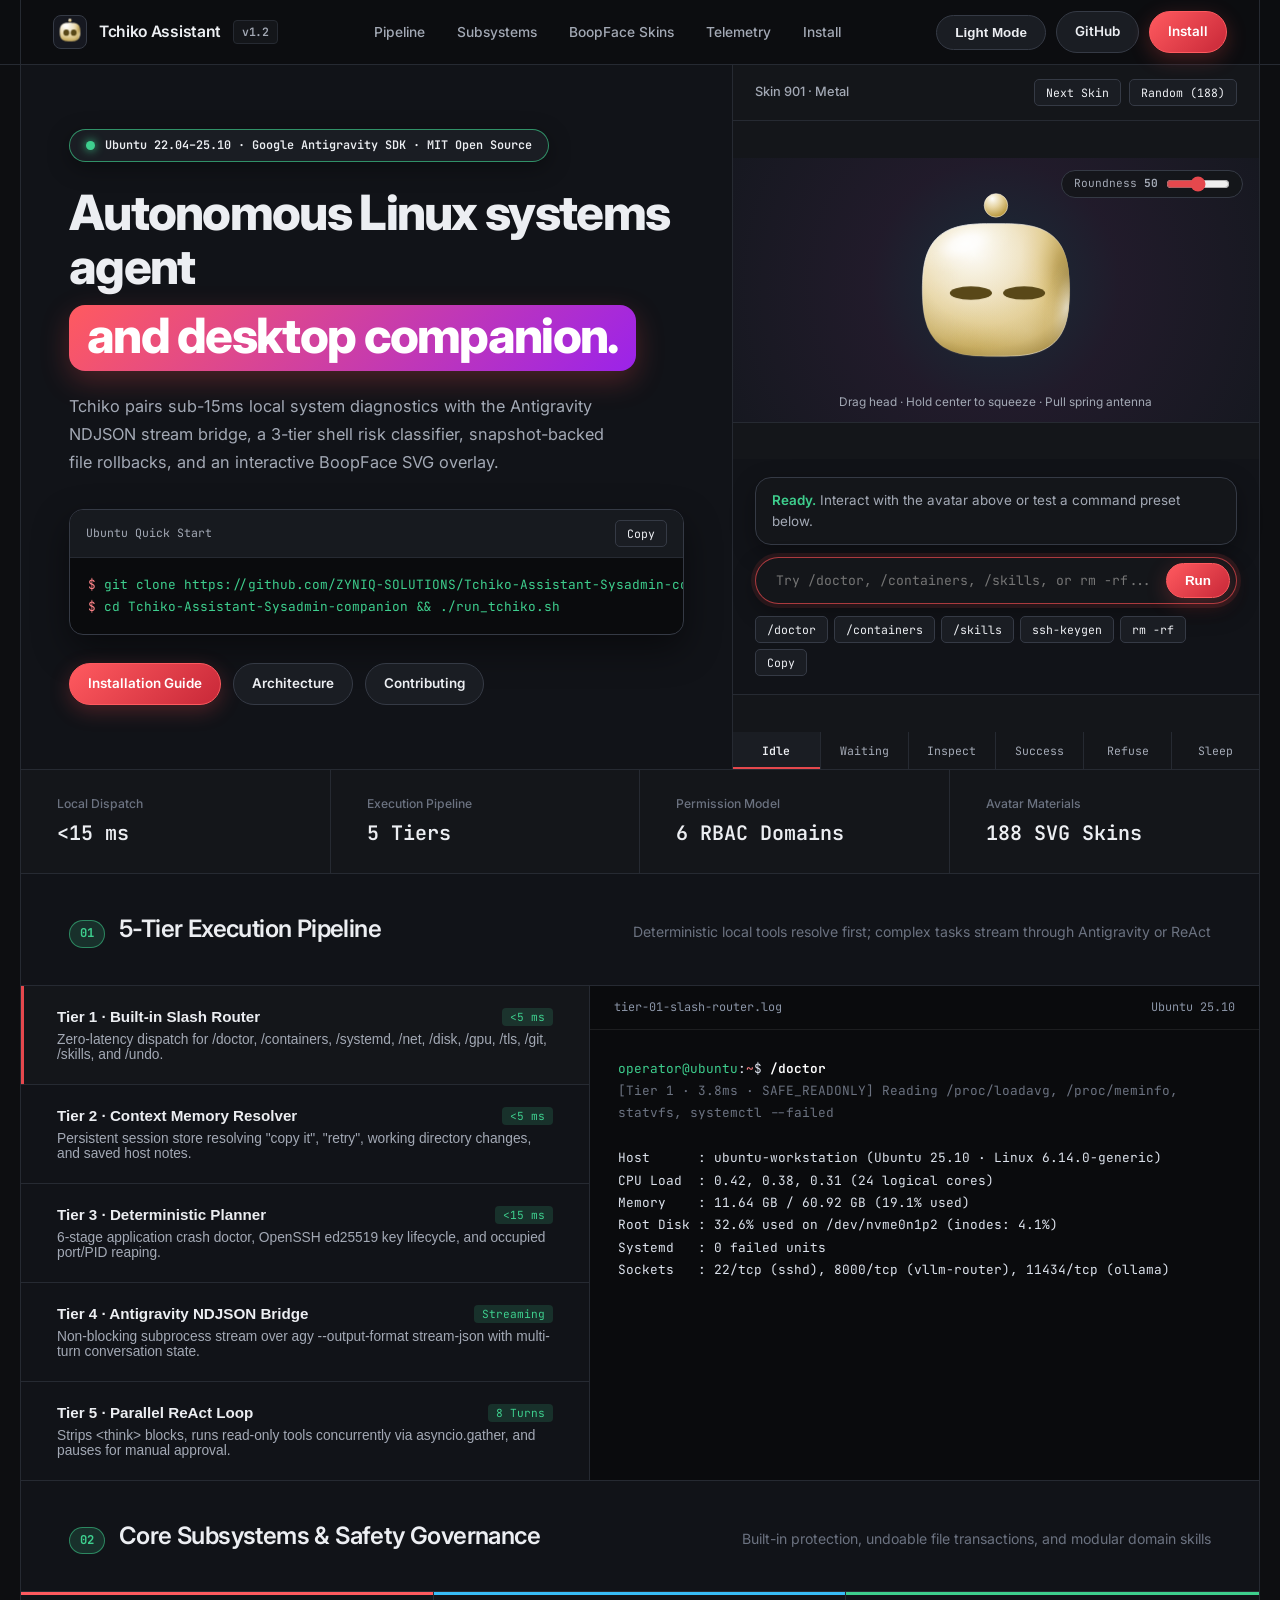
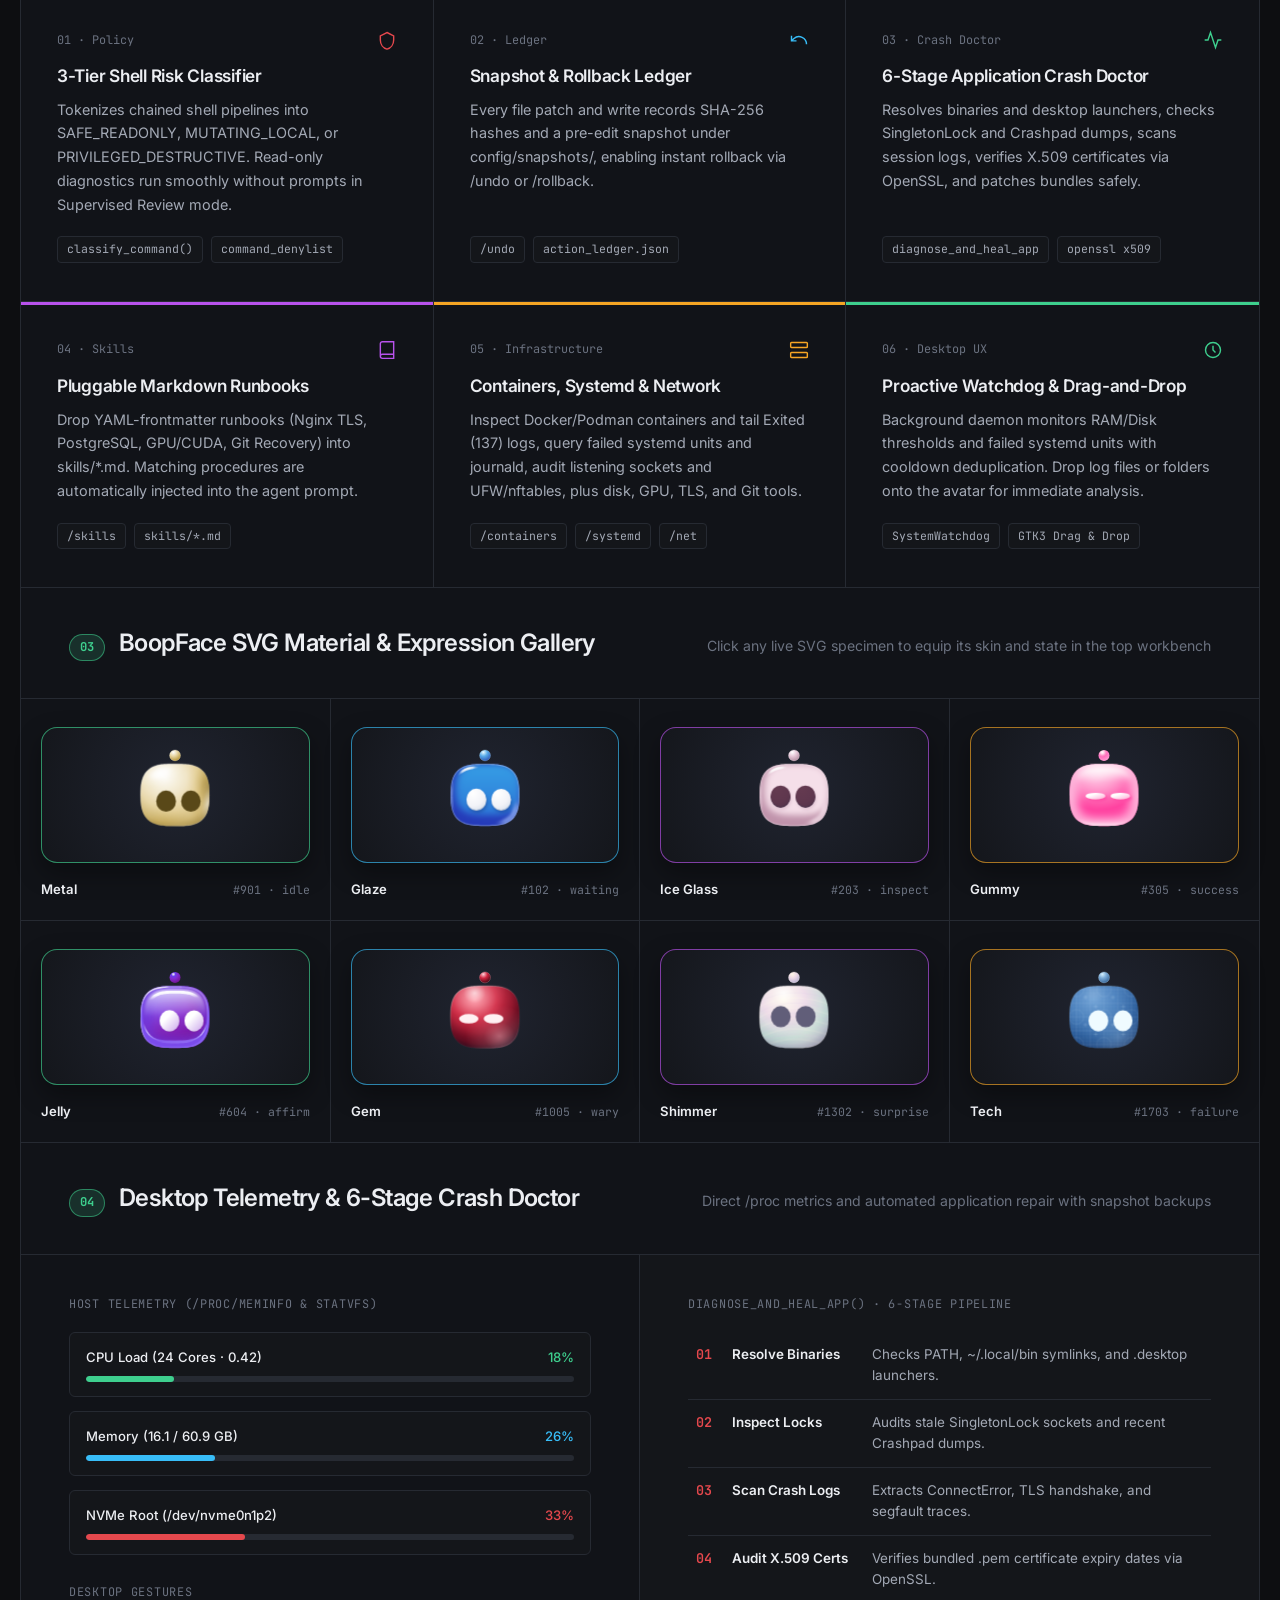
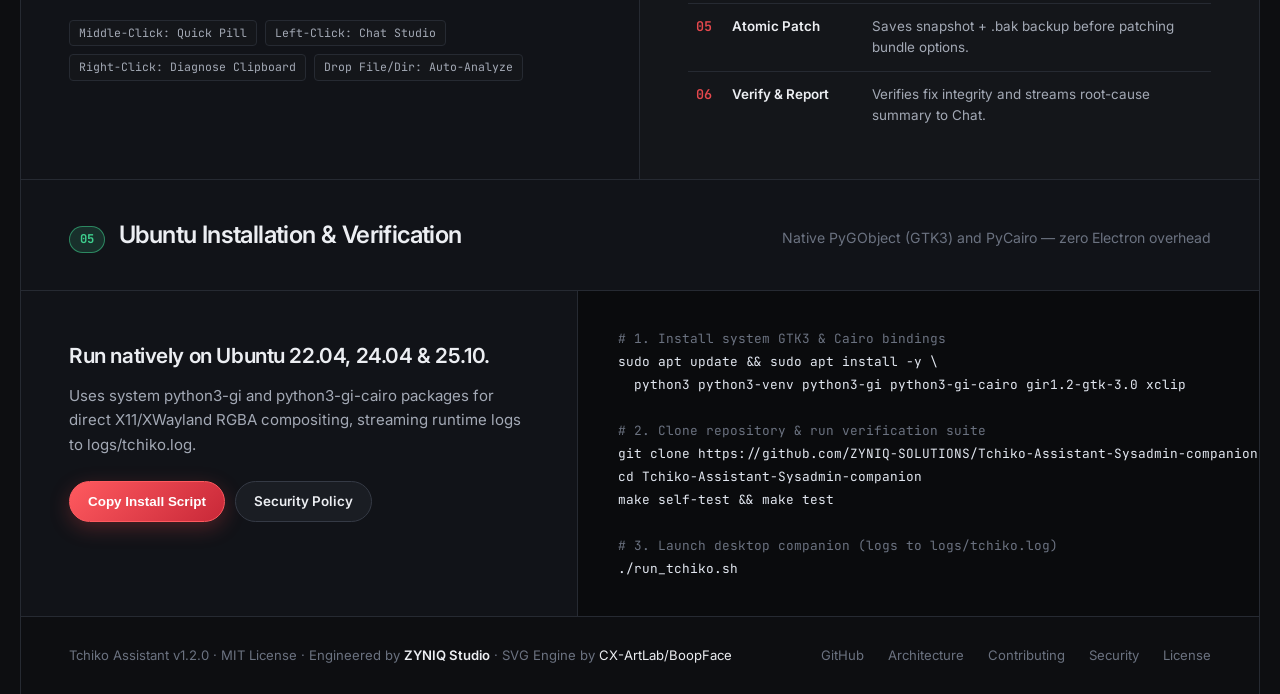
==== commit af168f98: "style(landing): update landing page with 4K promo Obsidian Carbon & multi-accent palette" ====
--- a/index.html
+++ b/index.html
@@ -8,57 +8,71 @@
   <meta property="og:title" content="Tchiko Assistant — Linux Systems Agent &amp; Desktop Companion" />
   <meta property="og:description" content="5-Tier dispatch engine, AST shell risk classifier, snapshot rollback ledger, pluggable skills, and 188-skin BoopFace SVG overlay for Ubuntu Linux." />
   <meta property="og:type" content="website" />
-  <meta name="theme-color" content="#141821" />
+  <meta name="theme-color" content="#0d0e11" />
   <link rel="icon" type="image/svg+xml" href="landing/assets/tchiko-logo.svg" />
   <link rel="preconnect" href="https://fonts.googleapis.com">
   <link rel="preconnect" href="https://fonts.gstatic.com" crossorigin>
-  <link href="https://fonts.googleapis.com/css2?family=Inter:wght@400;500;600;700&family=JetBrains+Mono:wght@400;500;600&display=swap" rel="stylesheet">
+  <link href="https://fonts.googleapis.com/css2?family=Inter:wght@400;500;600;700;800&family=JetBrains+Mono:wght@400;500;600;700&display=swap" rel="stylesheet">
   <style>
-    /* Lifted, breathable Slate-Titanium Studio Palette (No pitch-black void) */
+    /* 4K Promo Video & Poster Studio Palette (Obsidian Carbon + Emerald/Sky/Violet/Crimson Accents) */
     :root {
-      --bg: #131720;
-      --shell-bg: #171c26;
-      --panel: #1d2330;
-      --panel-alt: #232a39;
-      --panel-hover: #293142;
-      --stage-bg: #eef1f6;
-      --stage-text: #1e2330;
-      --stage-muted: #5a6376;
-      --code-bg: #11141c;
-      --line: #283040;
-      --line-strong: #364056;
-      --text: #f3f5f9;
-      --text-dim: #b0b8c9;
-      --text-muted: #7d879c;
+      --bg: #0d0e11;
+      --shell-bg: #111318;
+      --panel: #14161a;
+      --panel-alt: #1a1d23;
+      --panel-hover: #22262e;
+      --stage-bg: #161820;
+      --stage-text: #eceef2;
+      --stage-muted: #a3a9b5;
+      --code-bg: #0a0b0d;
+      --line: #262a32;
+      --line-strong: #353a45;
+      --text: #eceef2;
+      --text-dim: #a3a9b5;
+      --text-muted: #6b7280;
       --crimson: #e5484d;
+      --crimson-bright: #ff5a5f;
+      --crimson-text: #ff8589;
       --crimson-soft: rgba(229, 72, 77, 0.16);
-      --green: #34d399;
-      --green-soft: rgba(52, 211, 153, 0.14);
+      --green: #3ecf8e;
+      --green-soft: rgba(62, 207, 142, 0.16);
       --blue: #38bdf8;
-      --sans: 'Inter', -apple-system, BlinkMacSystemFont, 'Segoe UI', sans-serif;
-      --mono: 'JetBrains Mono', ui-monospace, SFMono-Regular, Menlo, monospace;
+      --blue-soft: rgba(56, 189, 248, 0.16);
+      --violet: #b852eb;
+      --violet-soft: rgba(184, 82, 235, 0.16);
+      --amber: #f5a524;
+      --amber-soft: rgba(245, 165, 36, 0.16);
+      --sans: 'Ubuntu Sans', 'Inter', -apple-system, BlinkMacSystemFont, 'Segoe UI', sans-serif;
+      --mono: 'Ubuntu Sans Mono', 'JetBrains Mono', ui-monospace, SFMono-Regular, Menlo, monospace;
     }
 
     html[data-theme="light"] {
-      --bg: #eef0f4;
-      --shell-bg: #f8f9fb;
+      --bg: #eef0f5;
+      --shell-bg: #f8f9fc;
       --panel: #ffffff;
-      --panel-alt: #f1f3f7;
-      --panel-hover: #e8ecf2;
-      --stage-bg: #eef1f6;
-      --stage-text: #141821;
-      --stage-muted: #5a6376;
-      --code-bg: #151922;
-      --line: #dde1ea;
-      --line-strong: #c7cedb;
-      --text: #12151e;
-      --text-dim: #4a5365;
-      --text-muted: #737d92;
-      --crimson: #dc353b;
-      --crimson-soft: rgba(220, 53, 59, 0.1);
-      --green: #059669;
-      --green-soft: rgba(5, 150, 105, 0.1);
+      --panel-alt: #f1f3f8;
+      --panel-hover: #e7ebf3;
+      --stage-bg: #e9edf5;
+      --stage-text: #12151e;
+      --stage-muted: #555e70;
+      --code-bg: #101217;
+      --line: #dce1ec;
+      --line-strong: #c5ccdc;
+      --text: #0f1219;
+      --text-dim: #464f62;
+      --text-muted: #6b7488;
+      --crimson: #e5484d;
+      --crimson-bright: #ff5a5f;
+      --crimson-text: #d9383e;
+      --crimson-soft: rgba(229, 72, 77, 0.12);
+      --green: #10b981;
+      --green-soft: rgba(16, 185, 129, 0.12);
       --blue: #0284c7;
+      --blue-soft: rgba(2, 132, 199, 0.12);
+      --violet: #9333ea;
+      --violet-soft: rgba(147, 51, 234, 0.12);
+      --amber: #d97706;
+      --amber-soft: rgba(217, 119, 6, 0.12);
     }
 
     *, *::before, *::after {
@@ -109,8 +123,14 @@
       position: sticky;
       top: 0;
       z-index: 100;
-      background: var(--shell-bg);
+      background: rgba(13, 14, 17, 0.88);
+      backdrop-filter: blur(14px);
+      -webkit-backdrop-filter: blur(14px);
       border-bottom: 1px solid var(--line);
+    }
+
+    html[data-theme="light"] .topbar {
+      background: rgba(248, 249, 252, 0.90);
     }
 
     .topbar-inner {
@@ -179,30 +199,33 @@
       align-items: center;
       justify-content: center;
       gap: 8px;
-      padding: 9px 16px;
-      border-radius: 6px;
+      padding: 9px 18px;
+      border-radius: 999px;
       font-size: 0.84rem;
-      font-weight: 500;
+      font-weight: 600;
       cursor: pointer;
       border: 1px solid var(--line-strong);
-      background: var(--panel);
+      background: var(--panel-alt);
       color: var(--text);
-      transition: all 0.15s ease;
+      transition: all 0.16s ease;
     }
 
     .btn:hover {
       background: var(--panel-hover);
+      border-color: var(--blue);
     }
 
     .btn-accent {
-      background: var(--crimson);
-      border-color: var(--crimson);
+      background: linear-gradient(135deg, var(--crimson-bright) 0%, #c82838 100%);
+      border-color: var(--crimson-bright);
       color: #ffffff;
+      box-shadow: 0 6px 20px rgba(229, 72, 77, 0.28);
     }
 
     .btn-accent:hover {
-      background: #d13d42;
-      border-color: #d13d42;
+      background: linear-gradient(135deg, #ff6b70 0%, var(--crimson) 100%);
+      border-color: #ff6b70;
+      transform: translateY(-1px);
     }
 
     /* ── HERO SECTION ───────────────────────────────────────────────────── */
@@ -228,34 +251,47 @@
     .eyebrow-badge {
       display: inline-flex;
       align-items: center;
-      gap: 8px;
+      align-self: flex-start;
+      gap: 10px;
       font-family: var(--mono);
       font-size: 0.74rem;
-      color: var(--text-dim);
-      margin-bottom: 20px;
+      font-weight: 600;
+      color: var(--text);
+      background: var(--panel-alt);
+      border: 1px solid rgba(62, 207, 142, 0.65);
+      padding: 6px 16px;
+      border-radius: 999px;
+      box-shadow: 0 6px 22px rgba(0, 0, 0, 0.35);
+      margin-bottom: 24px;
     }
 
     .status-dot {
-      width: 8px;
-      height: 8px;
+      width: 9px;
+      height: 9px;
       border-radius: 50%;
       background: var(--green);
+      box-shadow: 0 0 10px var(--green);
       display: inline-block;
     }
 
     .hero-left h1 {
-      font-size: clamp(2.25rem, 3.6vw, 3.2rem);
-      font-weight: 700;
+      font-size: clamp(2.35rem, 3.8vw, 3.45rem);
+      font-weight: 800;
       line-height: 1.12;
       letter-spacing: -0.035em;
-      margin-bottom: 20px;
+      margin-bottom: 22px;
       color: var(--text);
     }
 
     .hero-left h1 span {
-      color: var(--text-muted);
-      font-weight: 400;
-      display: block;
+      display: inline-block;
+      margin-top: 10px;
+      padding: 4px 18px 8px;
+      border-radius: 16px;
+      background: linear-gradient(135deg, var(--crimson-bright) 0%, #9b23ea 100%);
+      color: #ffffff;
+      font-weight: 800;
+      box-shadow: 0 10px 28px rgba(229, 72, 77, 0.28);
     }
 
     .hero-lead {
@@ -268,8 +304,9 @@
 
     .hero-cli-card {
       background: var(--code-bg);
-      border: 1px solid var(--line-strong);
-      border-radius: 8px;
+      border: 1.5px solid var(--line-strong);
+      border-radius: 14px;
+      box-shadow: 0 14px 36px rgba(0, 0, 0, 0.45);
       margin-bottom: 28px;
       overflow: hidden;
     }
@@ -278,25 +315,26 @@
       display: flex;
       align-items: center;
       justify-content: space-between;
-      padding: 8px 16px;
-      border-bottom: 1px solid rgba(255, 255, 255, 0.08);
+      padding: 10px 16px;
+      background: rgba(26, 29, 35, 0.85);
+      border-bottom: 1px solid var(--line);
       font-family: var(--mono);
       font-size: 0.72rem;
-      color: #8b95a7;
+      color: var(--text-dim);
     }
 
     .hero-cli-body {
-      padding: 14px 16px;
-      font-family: var(--mono);
-      font-size: 0.78rem;
-      line-height: 1.7;
-      color: #e5e9f0;
+      padding: 16px 18px;
+      font-family: var(--mono);
+      font-size: 0.8rem;
+      line-height: 1.75;
+      color: var(--green);
       overflow-x: auto;
       white-space: pre;
     }
 
     .hero-cli-body .prompt-sign {
-      color: var(--crimson);
+      color: var(--crimson-text);
       margin-right: 8px;
       user-select: none;
     }
@@ -381,16 +419,17 @@
       background: var(--panel-hover);
     }
 
-    /* Warm light-studio well so BoopFace's dark head & 188 skins pop */
+    /* Studio dark stage with subtle radial glow matching the 4K promo videos */
     .boop-viewport {
       position: relative;
-      height: 260px;
+      height: 265px;
       display: flex;
       flex-direction: column;
       align-items: center;
       justify-content: center;
       border-bottom: 1px solid var(--line);
-      background: radial-gradient(circle at 50% 45%, #ffffff 0%, var(--stage-bg) 100%);
+      background:
+        radial-gradient(circle at 50% 48%, rgba(56, 189, 248, 0.14) 0%, rgba(184, 82, 235, 0.08) 42%, var(--stage-bg) 100%);
       color: var(--stage-text);
     }
 
@@ -403,11 +442,15 @@
       gap: 8px;
       font-family: var(--mono);
       font-size: 0.7rem;
-      color: var(--stage-muted);
-      background: rgba(255, 255, 255, 0.75);
-      padding: 4px 10px;
+      color: var(--text-dim);
+      background: rgba(20, 22, 26, 0.88);
+      padding: 4px 12px;
       border-radius: 999px;
-      border: 1px solid rgba(0, 0, 0, 0.08);
+      border: 1px solid var(--line-strong);
+    }
+
+    html[data-theme="light"] .viewport-roundness {
+      background: rgba(255, 255, 255, 0.88);
     }
 
     .viewport-roundness input[type="range"] {
@@ -436,42 +479,51 @@
       font-size: 0.84rem;
       line-height: 1.55;
       color: var(--text-dim);
-      min-height: 44px;
+      min-height: 54px;
+      background: var(--panel);
+      border: 1.5px solid var(--line-strong);
+      border-radius: 16px;
+      padding: 12px 16px;
+      box-shadow: 0 8px 24px rgba(0, 0, 0, 0.32);
     }
 
     .telemetry-readout b {
-      color: var(--text);
+      color: var(--green);
       font-weight: 600;
     }
 
     .telemetry-readout code {
       font-size: 0.76rem;
-      color: var(--crimson);
-      background: var(--crimson-soft);
-      padding: 2px 6px;
-      border-radius: 4px;
+      color: var(--blue);
+      background: var(--blue-soft);
+      padding: 2px 7px;
+      border-radius: 6px;
     }
 
     .prompt-bus {
       display: flex;
       gap: 8px;
+      background: var(--panel);
+      border: 1.5px solid rgba(229, 72, 77, 0.72);
+      border-radius: 999px;
+      padding: 5px 6px 5px 16px;
+      box-shadow: 0 0 0 4px rgba(229, 72, 77, 0.12), 0 8px 22px rgba(0, 0, 0, 0.35);
     }
 
     .prompt-bus input {
       flex: 1;
       min-width: 0;
-      background: var(--panel);
-      border: 1px solid var(--line-strong);
-      border-radius: 6px;
-      padding: 9px 12px;
+      background: transparent;
+      border: none;
+      padding: 6px 4px;
       color: var(--text);
-      font-family: var(--sans);
-      font-size: 0.84rem;
+      font-family: var(--mono);
+      font-size: 0.82rem;
       outline: none;
     }
 
     .prompt-bus input:focus {
-      border-color: var(--crimson);
+      color: #ffffff;
     }
 
     .readout-presets {
@@ -532,9 +584,13 @@
 
     .sec-index {
       font-family: var(--mono);
-      font-size: 0.8rem;
-      color: var(--crimson);
-      font-weight: 600;
+      font-size: 0.76rem;
+      color: var(--green);
+      background: var(--green-soft);
+      border: 1px solid rgba(62, 207, 142, 0.55);
+      padding: 3px 10px;
+      border-radius: 999px;
+      font-weight: 700;
     }
 
     .sec-bar h2 {
@@ -639,10 +695,10 @@
       flex: 1;
     }
 
-    .t-prompt { color: #34d399; }
+    .t-prompt { color: var(--green); }
     .t-cmd { color: #ffffff; font-weight: 600; }
-    .t-accent { color: #f87171; }
-    .t-muted { color: #7d879c; }
+    .t-accent { color: var(--crimson-text); }
+    .t-muted { color: var(--text-muted); }
 
     /* ── SECTION 02: ARCHITECTURAL SUBSYSTEMS GRID ──────────────────────── */
     .spec-grid {
@@ -660,7 +716,25 @@
       flex-direction: column;
       justify-content: space-between;
       gap: 20px;
-    }
+      transition: background 0.18s ease, box-shadow 0.18s ease;
+    }
+
+    .spec-cell:hover {
+      background: var(--panel);
+    }
+
+    .spec-cell:nth-child(1) { box-shadow: inset 0 3px 0 var(--crimson-bright); }
+    .spec-cell:nth-child(2) { box-shadow: inset 0 3px 0 var(--blue); }
+    .spec-cell:nth-child(3) { box-shadow: inset 0 3px 0 var(--green); }
+    .spec-cell:nth-child(4) { box-shadow: inset 0 3px 0 var(--violet); }
+    .spec-cell:nth-child(5) { box-shadow: inset 0 3px 0 var(--amber); }
+    .spec-cell:nth-child(6) { box-shadow: inset 0 3px 0 var(--green); }
+
+    .spec-cell:nth-child(2) .spec-cell-top svg { stroke: var(--blue); }
+    .spec-cell:nth-child(3) .spec-cell-top svg { stroke: var(--green); }
+    .spec-cell:nth-child(4) .spec-cell-top svg { stroke: var(--violet); }
+    .spec-cell:nth-child(5) .spec-cell-top svg { stroke: var(--amber); }
+    .spec-cell:nth-child(6) .spec-cell-top svg { stroke: var(--green); }
 
     .spec-cell:nth-child(3n) {
       border-right: none;
@@ -751,12 +825,29 @@
 
     .specimen-stage {
       width: 100%;
-      height: 132px;
-      border-radius: 8px;
-      background: var(--stage-bg);
+      height: 136px;
+      border-radius: 16px;
+      background: radial-gradient(circle at 50% 45%, #202430 0%, #14161b 100%);
+      border: 1.5px solid var(--line-strong);
+      box-shadow: 0 10px 24px rgba(0, 0, 0, 0.35);
       display: flex;
       align-items: center;
       justify-content: center;
+      transition: border-color 0.16s ease, transform 0.16s ease;
+    }
+
+    html[data-theme="light"] .specimen-stage {
+      background: radial-gradient(circle at 50% 45%, #ffffff 0%, var(--stage-bg) 100%);
+      box-shadow: 0 6px 16px rgba(0, 0, 0, 0.08);
+    }
+
+    .specimen-cell:nth-child(4n+1) .specimen-stage { border-color: rgba(62, 207, 142, 0.65); }
+    .specimen-cell:nth-child(4n+2) .specimen-stage { border-color: rgba(56, 189, 248, 0.65); }
+    .specimen-cell:nth-child(4n+3) .specimen-stage { border-color: rgba(184, 82, 235, 0.65); }
+    .specimen-cell:nth-child(4n+4) .specimen-stage { border-color: rgba(245, 165, 36, 0.65); }
+
+    .specimen-cell:hover .specimen-stage {
+      transform: translateY(-2px);
     }
 
     .specimen-meta {
@@ -1033,7 +1124,7 @@
           <div class="hero-cli-card">
             <div class="hero-cli-head">
               <span>Ubuntu Quick Start</span>
-              <button type="button" class="inst-btn" onclick="copyCli(this)" style="background:#1e2433;color:#f3f5f9;border-color:#364056;">Copy</button>
+              <button type="button" class="inst-btn" onclick="copyCli(this)">Copy</button>
             </div>
             <div class="hero-cli-body"><code><span class="prompt-sign">$</span>git clone https://github.com/ZYNIQ-SOLUTIONS/Tchiko-Assistant-Sysadmin-companion.git
 <span class="prompt-sign">$</span>cd Tchiko-Assistant-Sysadmin-companion &amp;&amp; ./run_tchiko.sh</code></div>
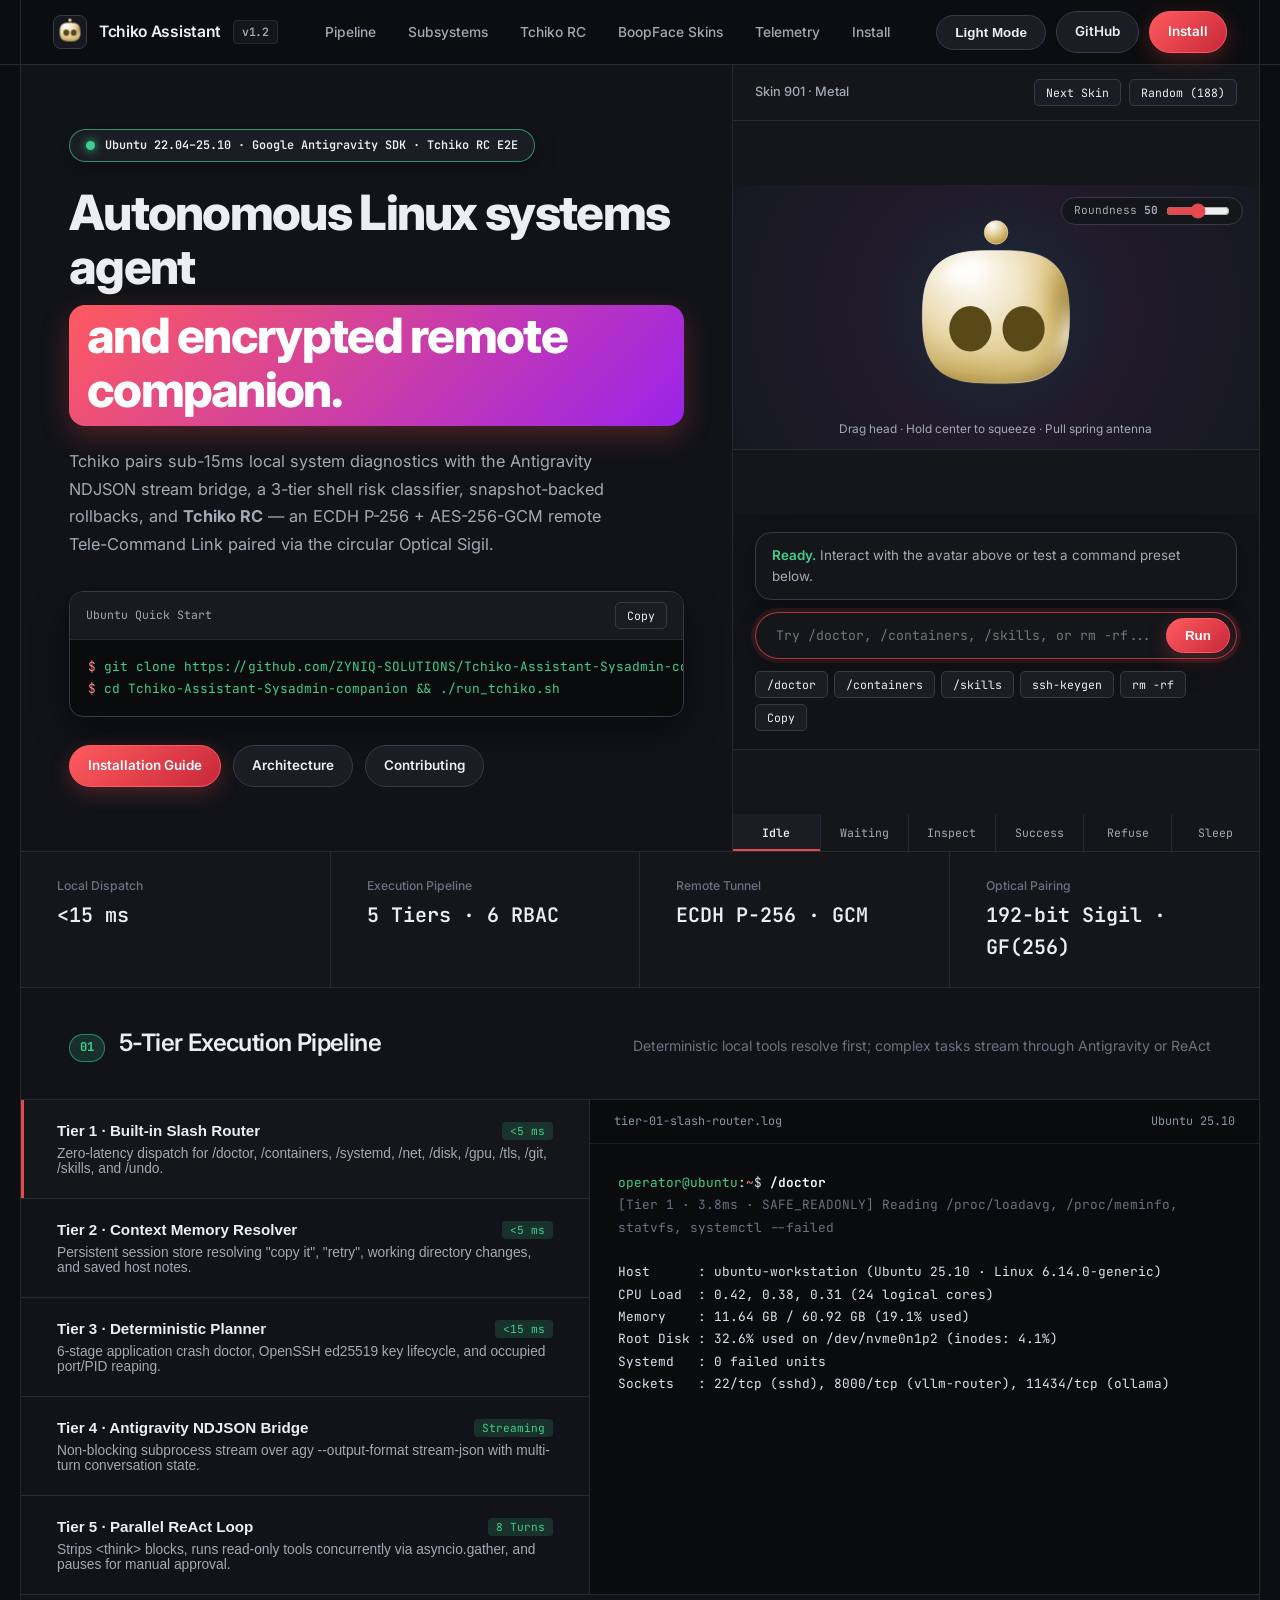
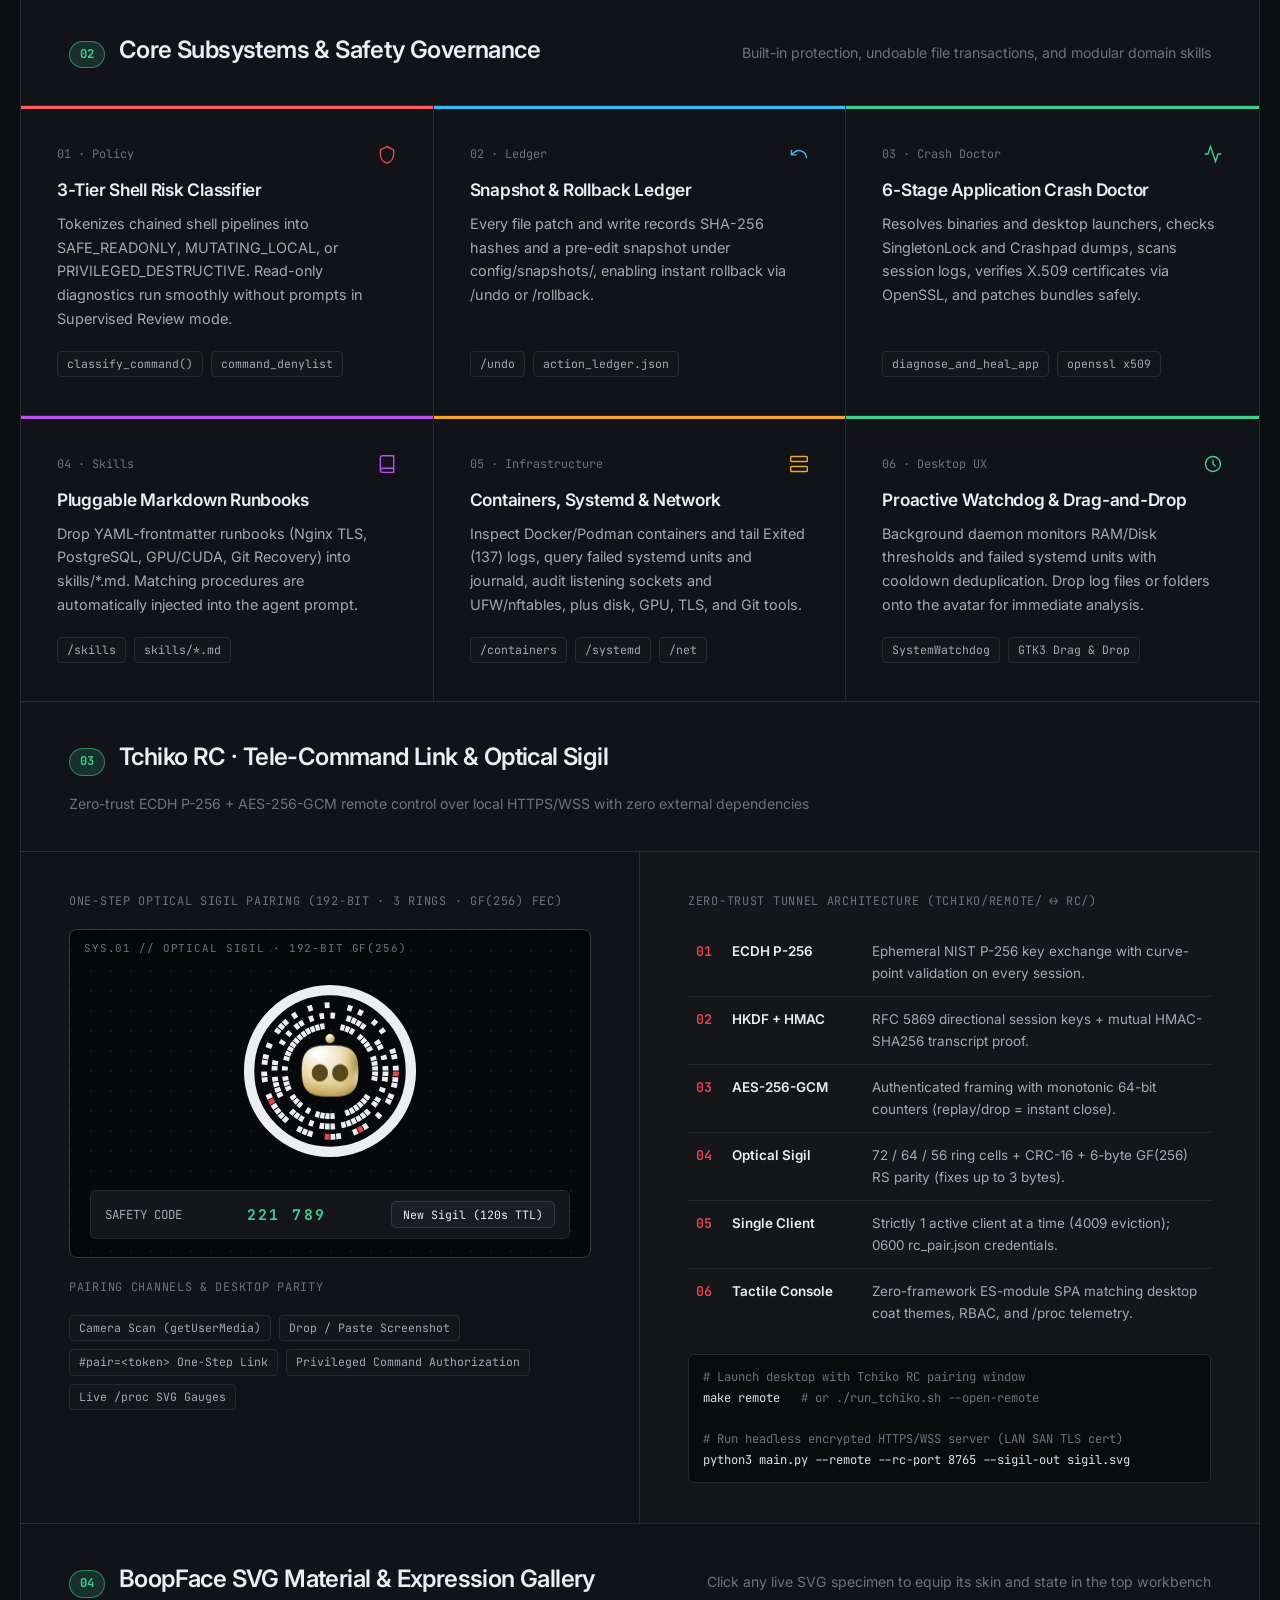
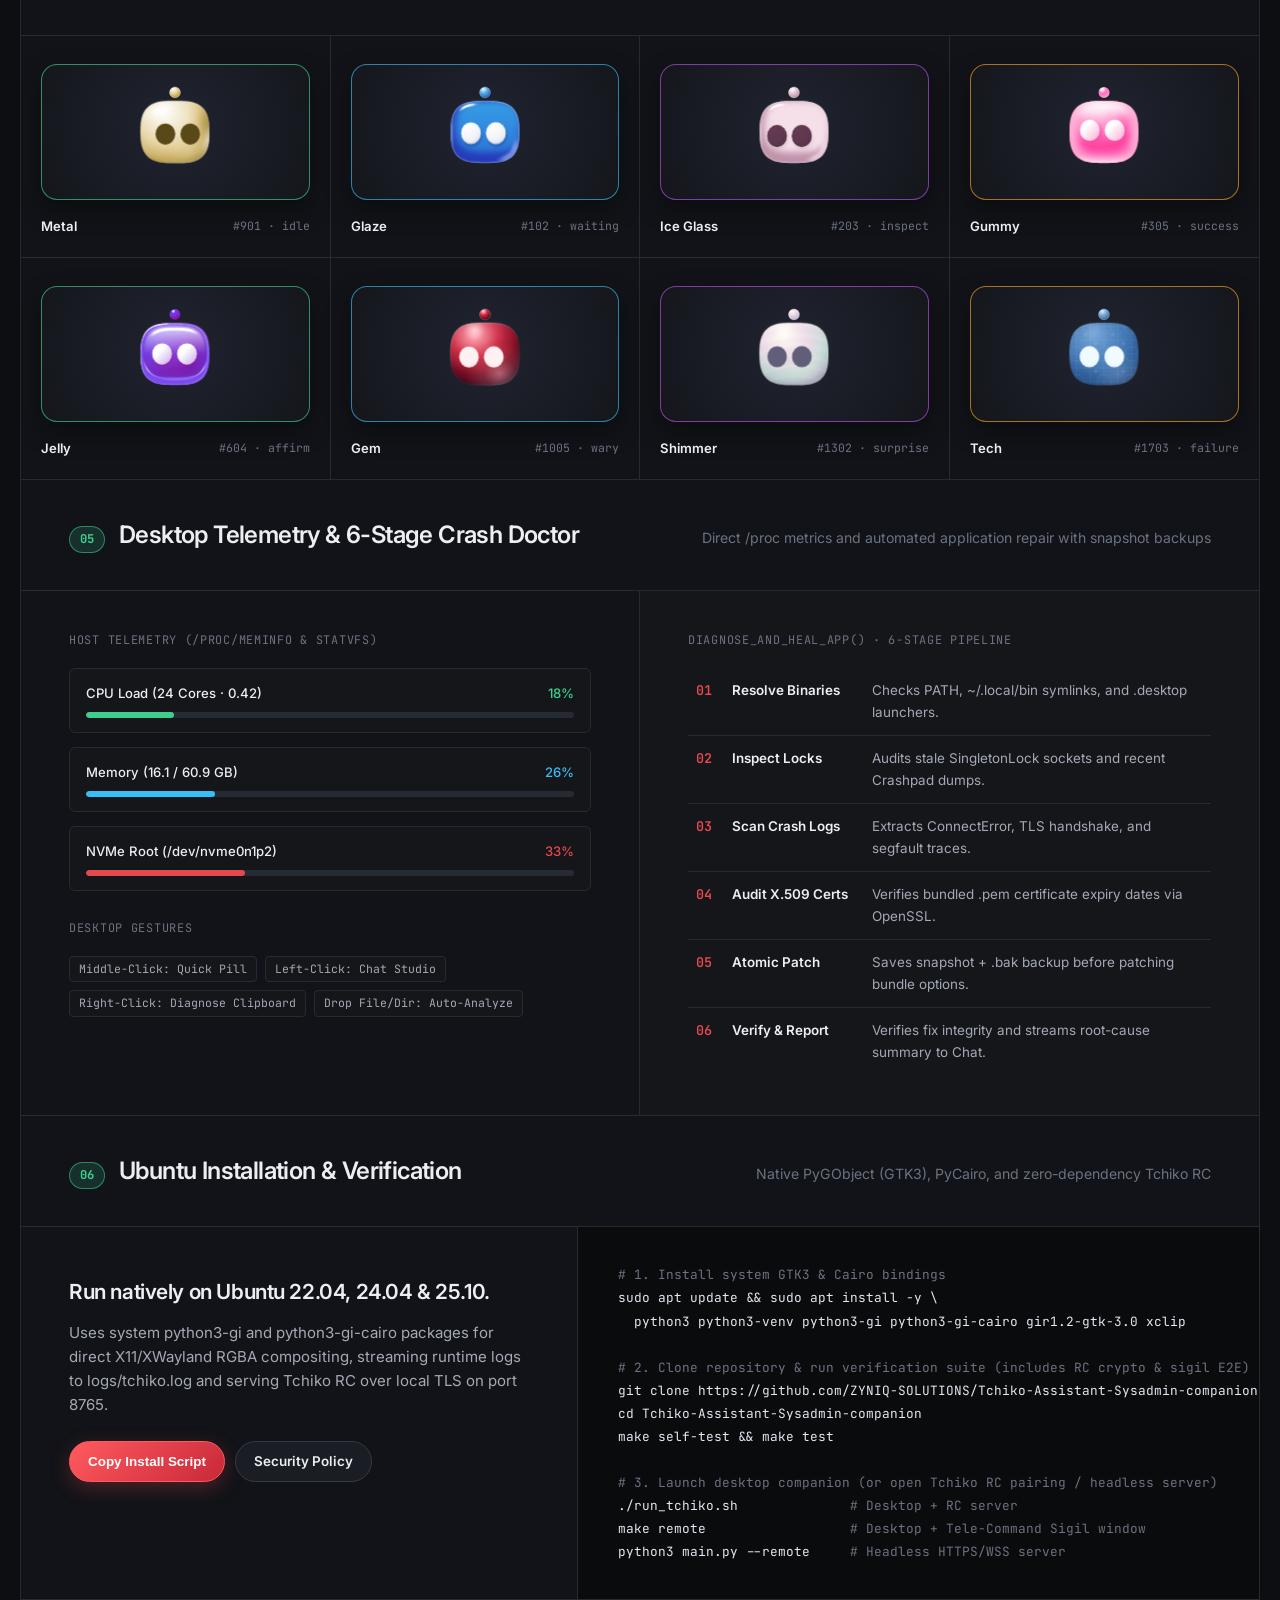
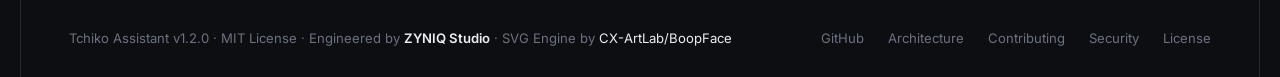
==== commit 311d396b: "docs(landing): showcase Tchiko RC, Optical Sigil, and tactile console UI" ====
--- a/index.html
+++ b/index.html
@@ -4,9 +4,9 @@
   <meta charset="UTF-8" />
   <meta name="viewport" content="width=device-width, initial-scale=1.0" />
   <title>Tchiko Assistant — Autonomous Linux Systems Agent &amp; Desktop Companion</title>
-  <meta name="description" content="Open-source Ubuntu systems engineering agent, 5-tier execution engine, 6-step crash doctor, and interactive BoopFace SVG desktop companion." />
-  <meta property="og:title" content="Tchiko Assistant — Linux Systems Agent &amp; Desktop Companion" />
-  <meta property="og:description" content="5-Tier dispatch engine, AST shell risk classifier, snapshot rollback ledger, pluggable skills, and 188-skin BoopFace SVG overlay for Ubuntu Linux." />
+  <meta name="description" content="Open-source Ubuntu systems engineering agent, 5-tier execution engine, Tchiko RC encrypted remote control with Optical Sigil pairing, and interactive BoopFace SVG companion." />
+  <meta property="og:title" content="Tchiko Assistant — Linux Systems Agent &amp; Encrypted Remote Companion" />
+  <meta property="og:description" content="5-Tier dispatch engine, AST shell risk classifier, snapshot rollback ledger, ECDH P-256 + AES-256-GCM Tchiko RC remote control, and 188-skin BoopFace SVG overlay." />
   <meta property="og:type" content="website" />
   <meta name="theme-color" content="#0d0e11" />
   <link rel="icon" type="image/svg+xml" href="landing/assets/tchiko-logo.svg" />
@@ -964,6 +964,86 @@
 
     .doctor-table td:nth-child(3) {
       color: var(--text-dim);
+    }
+
+    /* ── TCHIKO RC & OPTICAL SIGIL SHOWCASE ─────────────────────────────── */
+    .rc-sigil-bay {
+      position: relative;
+      background:
+        radial-gradient(circle at 1px 1px, rgba(255, 255, 255, 0.05) 1px, transparent 0),
+        #07080a;
+      background-size: 20px 20px, 100% 100%;
+      border: 1px solid var(--line-strong);
+      border-radius: 8px;
+      padding: 24px 20px 18px;
+      display: flex;
+      flex-direction: column;
+      align-items: center;
+      gap: 14px;
+      margin-bottom: 20px;
+      box-shadow: inset 0 2px 10px rgba(0, 0, 0, 0.75);
+    }
+
+    .rc-sigil-bay::before {
+      content: "SYS.01 // OPTICAL SIGIL · 192-BIT GF(256)";
+      position: absolute;
+      top: 10px;
+      left: 14px;
+      font-family: var(--mono);
+      font-size: 0.68rem;
+      color: var(--text-muted);
+      letter-spacing: 0.08em;
+    }
+
+    .rc-sigil-ring-wrap {
+      position: relative;
+      width: 210px;
+      height: 210px;
+      display: flex;
+      align-items: center;
+      justify-content: center;
+      margin-top: 12px;
+    }
+
+    .rc-sigil-ring-wrap svg.sigil-svg {
+      position: absolute;
+      inset: 0;
+      width: 210px;
+      height: 210px;
+    }
+
+    .rc-safety-strip {
+      width: 100%;
+      display: flex;
+      align-items: center;
+      justify-content: space-between;
+      gap: 12px;
+      padding: 10px 14px;
+      background: var(--panel);
+      border: 1px solid var(--line);
+      border-radius: 6px;
+      font-family: var(--mono);
+      font-size: 0.78rem;
+    }
+
+    .rc-safety-digits {
+      color: var(--green);
+      font-weight: 700;
+      letter-spacing: 0.16em;
+      font-size: 0.92rem;
+    }
+
+    .rc-cli-snippet {
+      margin-top: 18px;
+      padding: 12px 14px;
+      background: var(--code-bg);
+      border: 1px solid var(--line);
+      border-radius: 6px;
+      font-family: var(--mono);
+      font-size: 0.76rem;
+      line-height: 1.7;
+      color: #dce2ec;
+      overflow-x: auto;
     }
 
     /* ── SECTION 05: BUILD & DEPLOYMENT ─────────────────────────────────── */
@@ -1085,6 +1165,7 @@
       <nav class="nav-links" aria-label="Primary">
         <a href="#pipeline">Pipeline</a>
         <a href="#subsystems">Subsystems</a>
+        <a href="#remote">Tchiko RC</a>
         <a href="#specimens">BoopFace Skins</a>
         <a href="#studio">Telemetry</a>
         <a href="#deploy">Install</a>
@@ -1109,16 +1190,16 @@
         <div class="hero-left">
           <div class="eyebrow-badge">
             <span class="status-dot"></span>
-            <span>Ubuntu 22.04–25.10 · Google Antigravity SDK · MIT Open Source</span>
+            <span>Ubuntu 22.04–25.10 · Google Antigravity SDK · Tchiko RC E2E</span>
           </div>
 
           <h1>
             Autonomous Linux systems agent
-            <span>and desktop companion.</span>
+            <span>and encrypted remote companion.</span>
           </h1>
 
           <p class="hero-lead">
-            Tchiko pairs sub-15ms local system diagnostics with the Antigravity NDJSON stream bridge, a 3-tier shell risk classifier, snapshot-backed file rollbacks, and an interactive BoopFace SVG overlay.
+            Tchiko pairs sub-15ms local system diagnostics with the Antigravity NDJSON stream bridge, a 3-tier shell risk classifier, snapshot-backed rollbacks, and <strong>Tchiko RC</strong> — an ECDH P-256 + AES-256-GCM remote Tele-Command Link paired via the circular Optical Sigil.
           </p>
 
           <div class="hero-cli-card">
@@ -1212,15 +1293,15 @@
         </div>
         <div class="metric-cell">
           <small>Execution Pipeline</small>
-          <strong>5 Tiers</strong>
+          <strong>5 Tiers · 6 RBAC</strong>
         </div>
         <div class="metric-cell">
-          <small>Permission Model</small>
-          <strong>6 RBAC Domains</strong>
+          <small>Remote Tunnel</small>
+          <strong>ECDH P-256 · GCM</strong>
         </div>
         <div class="metric-cell">
-          <small>Avatar Materials</small>
-          <strong>188 SVG Skins</strong>
+          <small>Optical Pairing</small>
+          <strong>192-bit Sigil · GF(256)</strong>
         </div>
       </div>
     </section>
@@ -1400,10 +1481,89 @@
       </article>
     </section>
 
-    <!-- SECTION 03: BOOPFACE SVG SPECIMEN MATRIX -->
+    <!-- SECTION 03: TCHIKO RC — ENCRYPTED REMOTE CONTROL & OPTICAL SIGIL -->
+    <div class="sec-bar" id="remote">
+      <div class="sec-bar-left">
+        <span class="sec-index">03</span>
+        <h2>Tchiko RC · Tele-Command Link &amp; Optical Sigil</h2>
+      </div>
+      <p>Zero-trust ECDH P-256 + AES-256-GCM remote control over local HTTPS/WSS with zero external dependencies</p>
+    </div>
+
+    <section class="studio-split">
+      <div class="studio-pane">
+        <span class="pane-label">One-Step Optical Sigil Pairing (192-bit · 3 Rings · GF(256) FEC)</span>
+        <div class="rc-sigil-bay">
+          <div class="rc-sigil-ring-wrap">
+            <svg id="landing-sigil-svg" class="sigil-svg" viewBox="-122 -122 244 244" aria-label="Optical Tchiko Sigil pattern"></svg>
+            <boop-face size="72" skin="901" color="#131620" motion="reduce" press-squeeze="false" antenna-drag="false"></boop-face>
+          </div>
+          <div class="rc-safety-strip">
+            <span style="color:var(--text-dim);">SAFETY CODE</span>
+            <span id="landing-safety-code" class="rc-safety-digits">482 917</span>
+            <button type="button" class="inst-btn" onclick="regenerateLandingSigil()">New Sigil (120s TTL)</button>
+          </div>
+        </div>
+
+        <span class="pane-label">Pairing Channels &amp; Desktop Parity</span>
+        <div class="spec-meta">
+          <span class="code-tag">Camera Scan (getUserMedia)</span>
+          <span class="code-tag">Drop / Paste Screenshot</span>
+          <span class="code-tag">#pair=&lt;token&gt; One-Step Link</span>
+          <span class="code-tag">Privileged Command Authorization</span>
+          <span class="code-tag">Live /proc SVG Gauges</span>
+        </div>
+      </div>
+
+      <div class="studio-pane">
+        <span class="pane-label">Zero-Trust Tunnel Architecture (tchiko/remote/ ↔ rc/)</span>
+        <table class="doctor-table">
+          <tbody>
+            <tr>
+              <td>01</td>
+              <td>ECDH P-256</td>
+              <td>Ephemeral NIST P-256 key exchange with curve-point validation on every session.</td>
+            </tr>
+            <tr>
+              <td>02</td>
+              <td>HKDF + HMAC</td>
+              <td>RFC 5869 directional session keys + mutual HMAC-SHA256 transcript proof.</td>
+            </tr>
+            <tr>
+              <td>03</td>
+              <td>AES-256-GCM</td>
+              <td>Authenticated framing with monotonic 64-bit counters (replay/drop = instant close).</td>
+            </tr>
+            <tr>
+              <td>04</td>
+              <td>Optical Sigil</td>
+              <td>72 / 64 / 56 ring cells + CRC-16 + 6-byte GF(256) RS parity (fixes up to 3 bytes).</td>
+            </tr>
+            <tr>
+              <td>05</td>
+              <td>Single Client</td>
+              <td>Strictly 1 active client at a time (4009 eviction); 0600 rc_pair.json credentials.</td>
+            </tr>
+            <tr>
+              <td>06</td>
+              <td>Tactile Console</td>
+              <td>Zero-framework ES-module SPA matching desktop coat themes, RBAC, and /proc telemetry.</td>
+            </tr>
+          </tbody>
+        </table>
+
+        <pre class="rc-cli-snippet"><code><span class="t-muted"># Launch desktop with Tchiko RC pairing window</span>
+make remote   <span class="t-muted"># or ./run_tchiko.sh --open-remote</span>
+
+<span class="t-muted"># Run headless encrypted HTTPS/WSS server (LAN SAN TLS cert)</span>
+python3 main.py --remote --rc-port 8765 --sigil-out sigil.svg</code></pre>
+      </div>
+    </section>
+
+    <!-- SECTION 04: BOOPFACE SVG SPECIMEN MATRIX -->
     <div class="sec-bar" id="specimens">
       <div class="sec-bar-left">
-        <span class="sec-index">03</span>
+        <span class="sec-index">04</span>
         <h2>BoopFace SVG Material &amp; Expression Gallery</h2>
       </div>
       <p>Click any live SVG specimen to equip its skin and state in the top workbench</p>
@@ -1444,10 +1604,10 @@
       </div>
     </section>
 
-    <!-- SECTION 04: GTK3 STUDIO & CRASH DOCTOR PIPELINE -->
+    <!-- SECTION 05: GTK3 STUDIO & CRASH DOCTOR PIPELINE -->
     <div class="sec-bar" id="studio">
       <div class="sec-bar-left">
-        <span class="sec-index">04</span>
+        <span class="sec-index">05</span>
         <h2>Desktop Telemetry &amp; 6-Stage Crash Doctor</h2>
       </div>
       <p>Direct /proc metrics and automated application repair with snapshot backups</p>
@@ -1528,20 +1688,20 @@
       </div>
     </section>
 
-    <!-- SECTION 05: BUILD & INSTALL -->
+    <!-- SECTION 06: BUILD & INSTALL -->
     <div class="sec-bar" id="deploy">
       <div class="sec-bar-left">
-        <span class="sec-index">05</span>
+        <span class="sec-index">06</span>
         <h2>Ubuntu Installation &amp; Verification</h2>
       </div>
-      <p>Native PyGObject (GTK3) and PyCairo — zero Electron overhead</p>
+      <p>Native PyGObject (GTK3), PyCairo, and zero-dependency Tchiko RC</p>
     </div>
 
     <section class="deploy-split">
       <div class="deploy-info">
         <h3>Run natively on Ubuntu 22.04, 24.04 &amp; 25.10.</h3>
         <p>
-          Uses system python3-gi and python3-gi-cairo packages for direct X11/XWayland RGBA compositing, streaming runtime logs to logs/tchiko.log.
+          Uses system python3-gi and python3-gi-cairo packages for direct X11/XWayland RGBA compositing, streaming runtime logs to logs/tchiko.log and serving Tchiko RC over local TLS on port 8765.
         </p>
         <div style="display:flex;gap:10px;flex-wrap:wrap;">
           <button type="button" class="btn btn-accent" onclick="copyCli(this)">Copy Install Script</button>
@@ -1555,13 +1715,15 @@
 sudo apt update &amp;&amp; sudo apt install -y \
   python3 python3-venv python3-gi python3-gi-cairo gir1.2-gtk-3.0 xclip
 
-<span class="t-muted"># 2. Clone repository &amp; run verification suite</span>
+<span class="t-muted"># 2. Clone repository &amp; run verification suite (includes RC crypto &amp; sigil E2E)</span>
 git clone https://github.com/ZYNIQ-SOLUTIONS/Tchiko-Assistant-Sysadmin-companion.git
 cd Tchiko-Assistant-Sysadmin-companion
 make self-test &amp;&amp; make test
 
-<span class="t-muted"># 3. Launch desktop companion (logs to logs/tchiko.log)</span>
-./run_tchiko.sh</code></pre>
+<span class="t-muted"># 3. Launch desktop companion (or open Tchiko RC pairing / headless server)</span>
+./run_tchiko.sh              <span class="t-muted"># Desktop + RC server</span>
+make remote                  <span class="t-muted"># Desktop + Tele-Command Sigil window</span>
+python3 main.py --remote     <span class="t-muted"># Headless HTTPS/WSS server</span></code></pre>
     </section>
   </main>
 
@@ -1817,6 +1979,58 @@
       document.getElementById('term-output').innerHTML = data.body;
     };
     window.selectTier(document.querySelector('.tier-row.active'), 'tier1');
+
+    window.regenerateLandingSigil = function () {
+      const svg = document.getElementById('landing-sigil-svg');
+      const codeEl = document.getElementById('landing-safety-code');
+      if (!svg) return;
+
+      const ns = 'http://www.w3.org/2000/svg';
+      svg.innerHTML = '';
+
+      // Outer locator ring (R=100, inner=88 matching tchiko/remote/sigil.py)
+      const locator = document.createElementNS(ns, 'circle');
+      locator.setAttribute('cx', '0');
+      locator.setAttribute('cy', '0');
+      locator.setAttribute('r', '94');
+      locator.setAttribute('fill', 'none');
+      locator.setAttribute('stroke', '#eceef2');
+      locator.setAttribute('stroke-width', '12');
+      svg.appendChild(locator);
+
+      const ringCells = [72, 64, 56];
+      const ringRadii = [76.5, 64.5, 52.5];
+      const colors = ['#eceef2', '#e5484d'];
+
+      ringCells.forEach((cells, rIdx) => {
+        const radius = ringRadii[rIdx];
+        const step = (Math.PI * 2) / cells;
+        for (let i = 0; i < cells; i++) {
+          const bit = (Math.random() > 0.42) ? 1 : 0;
+          if (!bit) continue;
+          const a0 = -Math.PI / 2 + i * step + step * 0.08;
+          const a1 = -Math.PI / 2 + (i + 1) * step - step * 0.08;
+          const x0 = Math.cos(a0) * radius;
+          const y0 = Math.sin(a0) * radius;
+          const x1 = Math.cos(a1) * radius;
+          const y1 = Math.sin(a1) * radius;
+          const arc = document.createElementNS(ns, 'path');
+          arc.setAttribute('d', `M ${x0.toFixed(2)} ${y0.toFixed(2)} A ${radius} ${radius} 0 0 1 ${x1.toFixed(2)} ${y1.toFixed(2)}`);
+          arc.setAttribute('fill', 'none');
+          arc.setAttribute('stroke', (rIdx === 0 && i % 6 === 0) ? colors[1] : colors[0]);
+          arc.setAttribute('stroke-width', '6.8');
+          arc.setAttribute('stroke-linecap', 'butt');
+          svg.appendChild(arc);
+        }
+      });
+
+      if (codeEl) {
+        const a = String(Math.floor(100 + Math.random() * 900));
+        const b = String(Math.floor(100 + Math.random() * 900));
+        codeEl.textContent = `${a} ${b}`;
+      }
+    };
+    window.regenerateLandingSigil();
   </script>
 </body>
 </html>
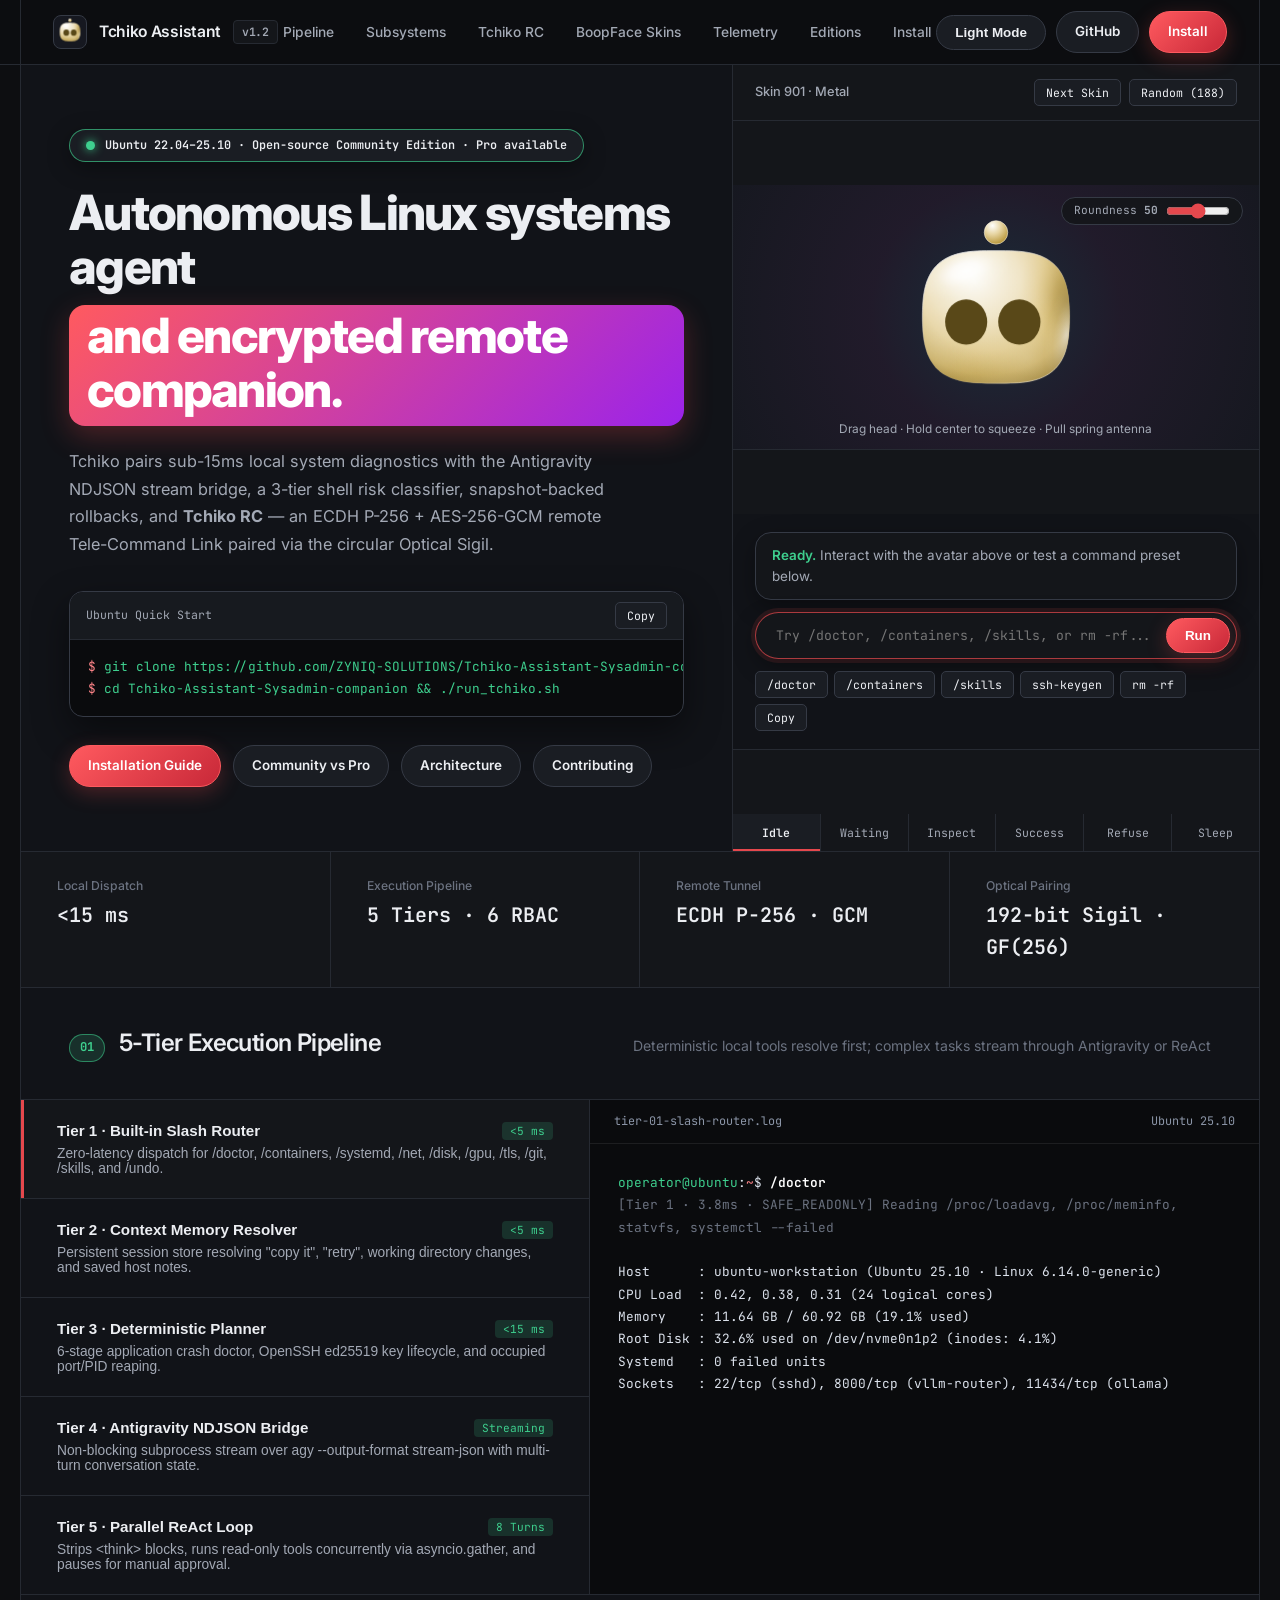
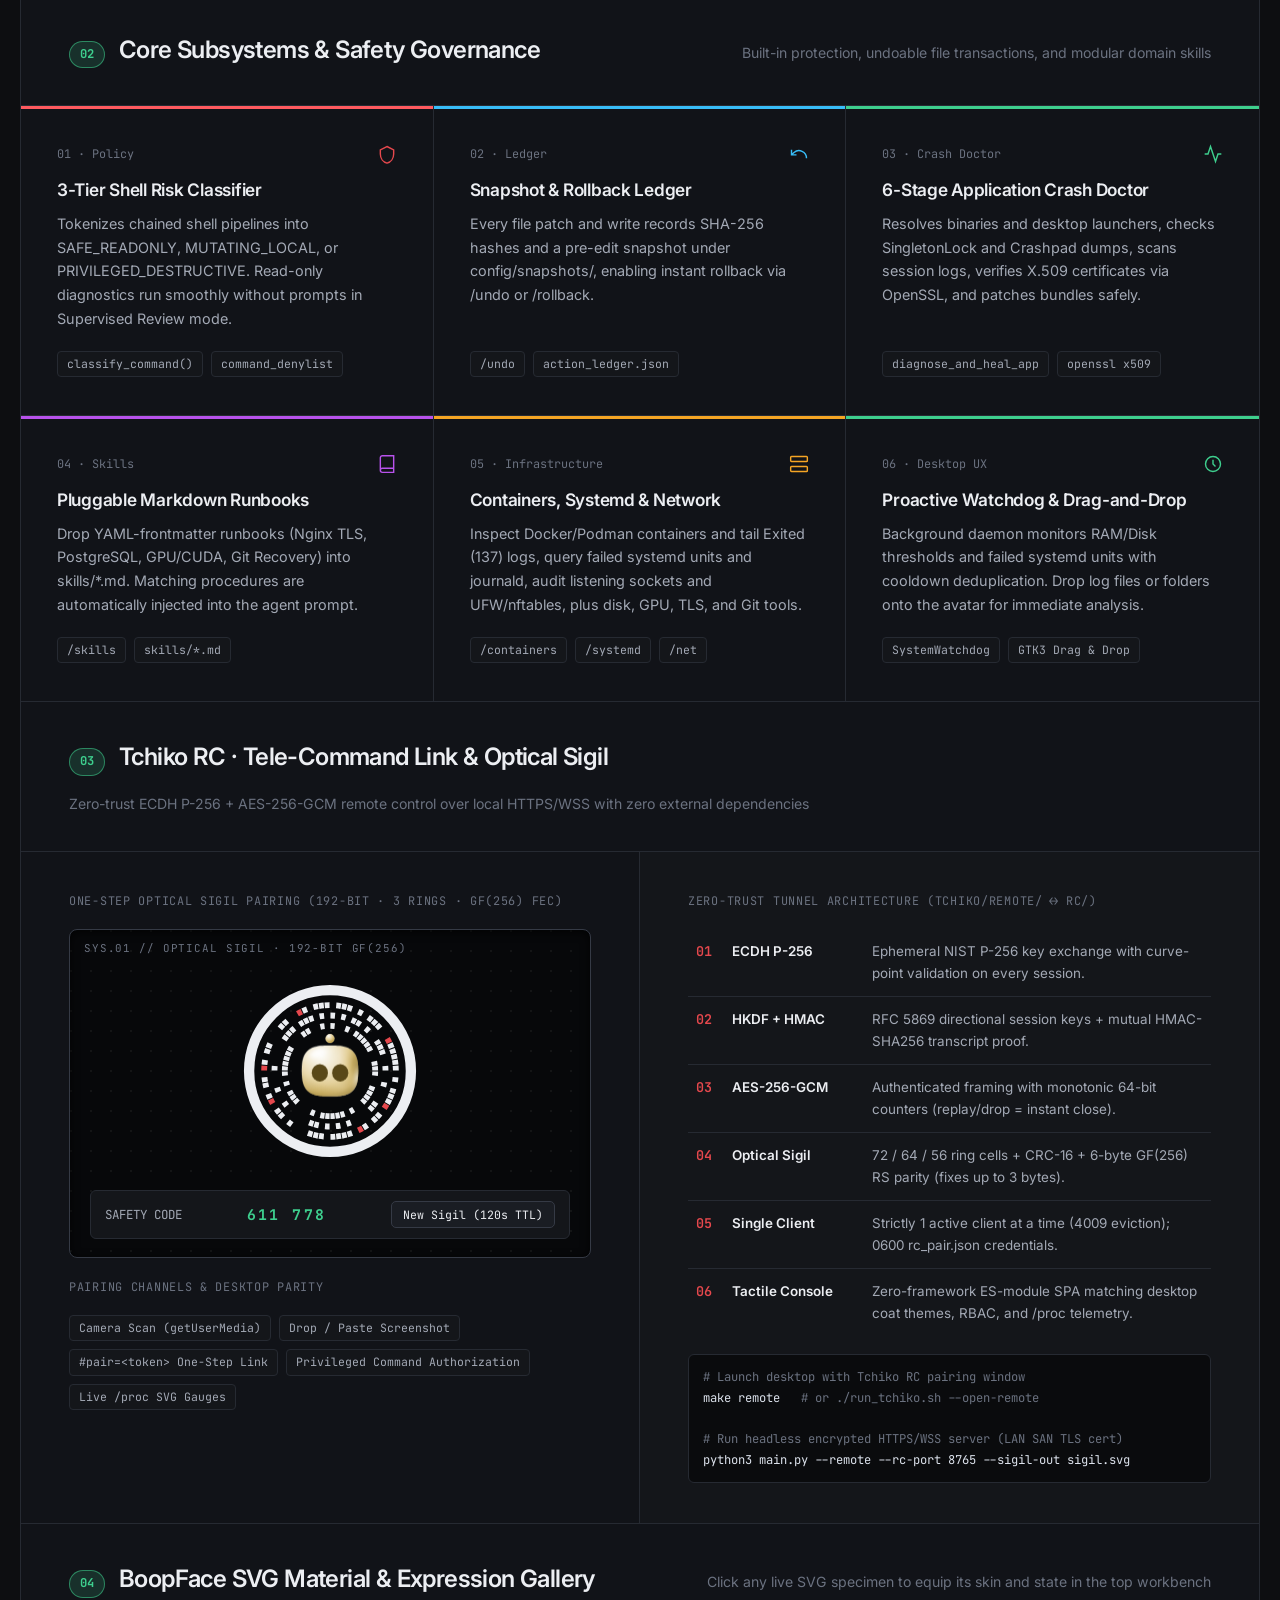
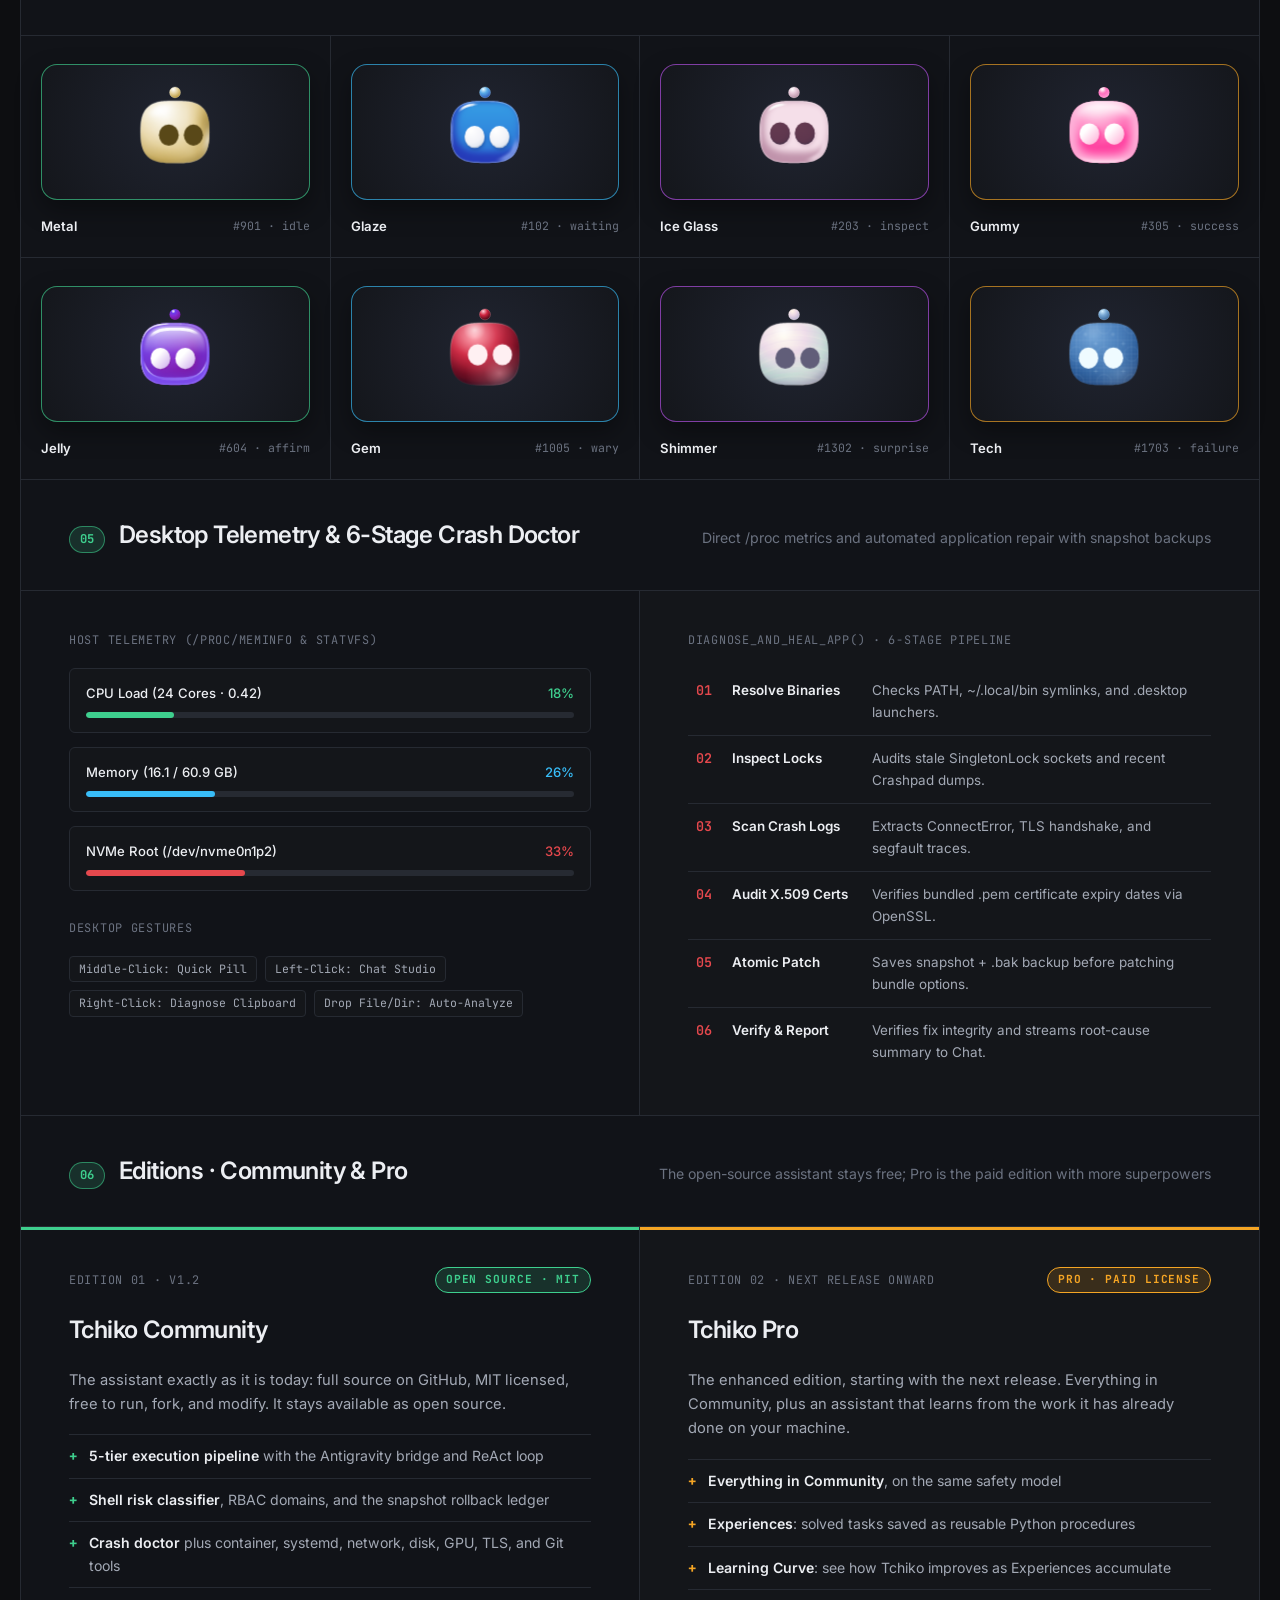
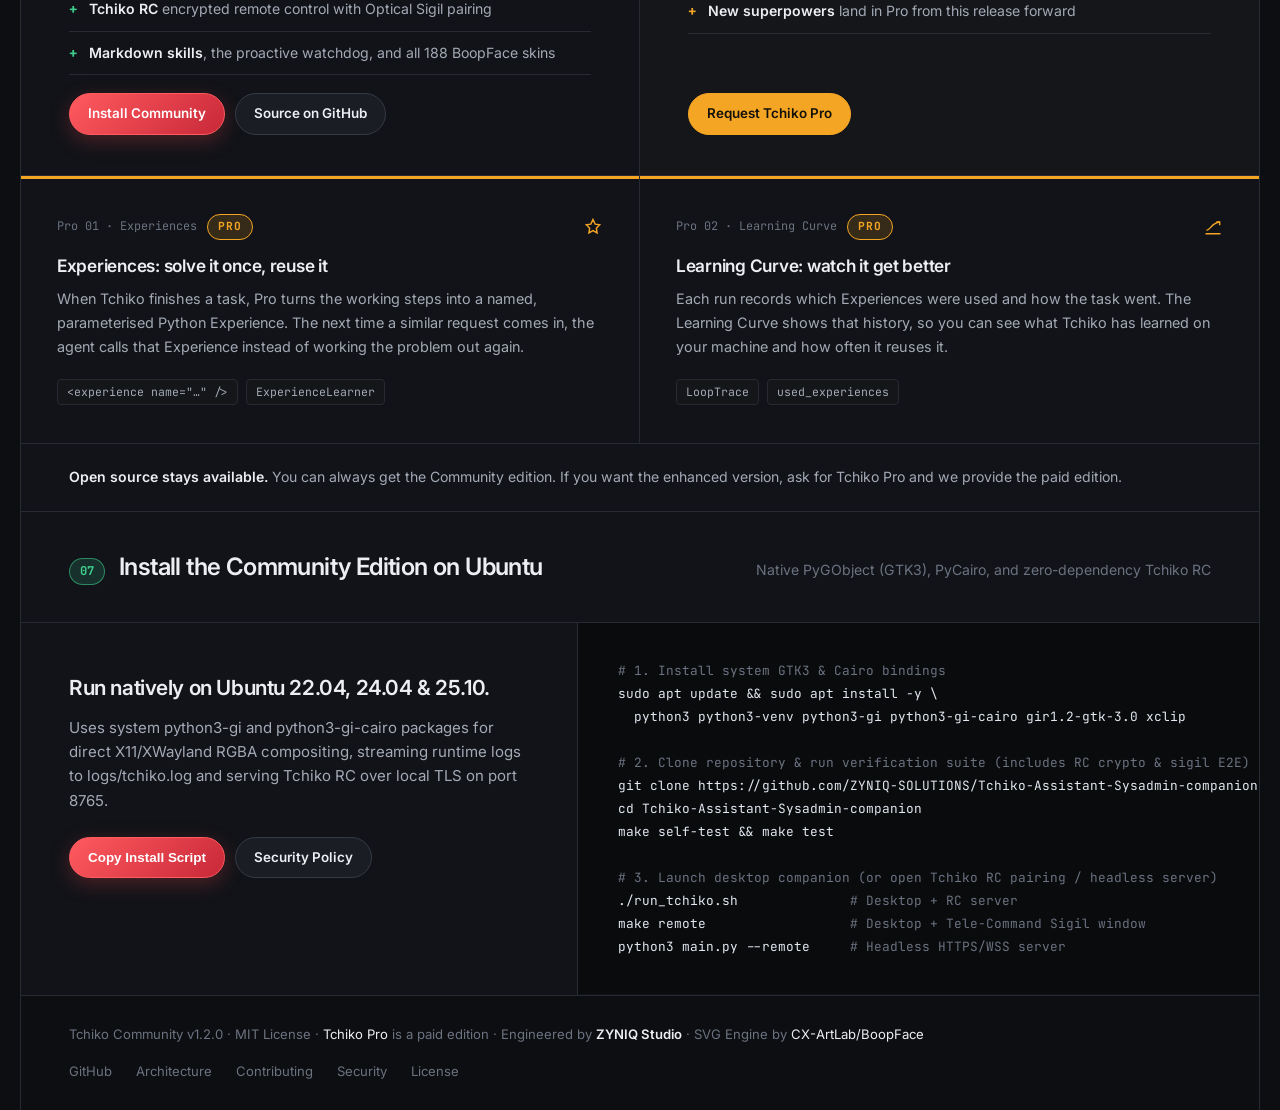
==== commit 5e7840f2: "feat(landing): present Community (open source) and Pro (paid) editions Add an Editions section compa" ====
--- a/index.html
+++ b/index.html
@@ -4,7 +4,7 @@
   <meta charset="UTF-8" />
   <meta name="viewport" content="width=device-width, initial-scale=1.0" />
   <title>Tchiko Assistant — Autonomous Linux Systems Agent &amp; Desktop Companion</title>
-  <meta name="description" content="Open-source Ubuntu systems engineering agent, 5-tier execution engine, Tchiko RC encrypted remote control with Optical Sigil pairing, and interactive BoopFace SVG companion." />
+  <meta name="description" content="Open-source Ubuntu systems engineering agent with a 5-tier execution engine, Tchiko RC encrypted remote control, and BoopFace SVG companion. Tchiko Pro adds learned Experiences and the Learning Curve." />
   <meta property="og:title" content="Tchiko Assistant — Linux Systems Agent &amp; Encrypted Remote Companion" />
   <meta property="og:description" content="5-Tier dispatch engine, AST shell risk classifier, snapshot rollback ledger, ECDH P-256 + AES-256-GCM Tchiko RC remote control, and 188-skin BoopFace SVG overlay." />
   <meta property="og:type" content="website" />
@@ -1046,7 +1046,163 @@
       overflow-x: auto;
     }
 
-    /* ── SECTION 05: BUILD & DEPLOYMENT ─────────────────────────────────── */
+    /* ── SECTION 06: EDITIONS (COMMUNITY · PRO) ─────────────────────────── */
+    .edition-grid {
+      display: grid;
+      grid-template-columns: 1fr 1fr;
+      border-bottom: 1px solid var(--line);
+    }
+
+    .edition-cell {
+      padding: 40px 48px;
+      border-right: 1px solid var(--line);
+      background: var(--shell-bg);
+      display: flex;
+      flex-direction: column;
+      gap: 18px;
+      box-shadow: inset 0 3px 0 var(--green);
+    }
+
+    .edition-cell.is-pro {
+      border-right: none;
+      background: var(--panel);
+      box-shadow: inset 0 3px 0 var(--amber);
+    }
+
+    .edition-top {
+      display: flex;
+      align-items: center;
+      justify-content: space-between;
+      gap: 12px;
+      font-family: var(--mono);
+      font-size: 0.74rem;
+      text-transform: uppercase;
+      letter-spacing: 0.06em;
+      color: var(--text-muted);
+    }
+
+    .edition-tag {
+      font-family: var(--mono);
+      font-size: 0.7rem;
+      font-weight: 700;
+      letter-spacing: 0.08em;
+      text-transform: uppercase;
+      padding: 3px 10px;
+      border-radius: 999px;
+      color: var(--green);
+      background: var(--green-soft);
+      border: 1px solid var(--green);
+      white-space: nowrap;
+    }
+
+    .edition-tag.is-pro {
+      color: var(--amber);
+      background: var(--amber-soft);
+      border-color: var(--amber);
+    }
+
+    .edition-cell h3 {
+      font-size: 1.5rem;
+      font-weight: 600;
+      letter-spacing: -0.025em;
+    }
+
+    .edition-cell > p {
+      font-size: 0.92rem;
+      color: var(--text-dim);
+      line-height: 1.65;
+    }
+
+    .edition-list {
+      list-style: none;
+      display: flex;
+      flex-direction: column;
+      border-top: 1px solid var(--line);
+      flex: 1;
+    }
+
+    .edition-list li {
+      display: flex;
+      gap: 12px;
+      padding: 10px 0;
+      border-bottom: 1px solid var(--line);
+      font-size: 0.88rem;
+      color: var(--text-dim);
+    }
+
+    .edition-list li::before {
+      content: "+";
+      font-family: var(--mono);
+      font-weight: 700;
+      color: var(--green);
+    }
+
+    .edition-cell.is-pro .edition-list li::before {
+      color: var(--amber);
+    }
+
+    .edition-list li b {
+      color: var(--text);
+      font-weight: 600;
+    }
+
+    .edition-actions {
+      display: flex;
+      gap: 10px;
+      flex-wrap: wrap;
+    }
+
+    .btn-pro {
+      background: var(--amber);
+      border-color: var(--amber);
+      color: #14110a;
+    }
+
+    .btn-pro:hover {
+      background: var(--amber);
+      border-color: var(--text);
+      transform: translateY(-1px);
+    }
+
+    .pro-grid {
+      display: grid;
+      grid-template-columns: 1fr 1fr;
+      border-bottom: 1px solid var(--line);
+    }
+
+    .pro-grid .spec-cell {
+      box-shadow: inset 0 3px 0 var(--amber);
+      border-bottom: none;
+    }
+
+    .pro-grid .spec-cell:last-child {
+      border-right: none;
+    }
+
+    .pro-grid .spec-cell .spec-cell-top svg {
+      stroke: var(--amber);
+    }
+
+    .pro-grid .spec-cell-top span:first-child {
+      display: inline-flex;
+      align-items: center;
+      gap: 10px;
+    }
+
+    .edition-pledge {
+      padding: 22px 48px;
+      border-bottom: 1px solid var(--line);
+      background: var(--shell-bg);
+      font-size: 0.88rem;
+      color: var(--text-dim);
+    }
+
+    .edition-pledge b {
+      color: var(--text);
+      font-weight: 600;
+    }
+
+    /* ── SECTION 07: BUILD & DEPLOYMENT ─────────────────────────────────── */
     .deploy-split {
       display: grid;
       grid-template-columns: 0.9fr 1.1fr;
@@ -1111,8 +1267,24 @@
       .hero-split,
       .pipeline-grid,
       .studio-split,
+      .edition-grid,
+      .pro-grid,
       .deploy-split {
         grid-template-columns: 1fr;
+      }
+      .edition-cell {
+        border-right: none;
+        border-bottom: 1px solid var(--line);
+        padding: 36px 24px;
+      }
+      .edition-cell.is-pro {
+        border-bottom: none;
+      }
+      .pro-grid .spec-cell:first-child {
+        border-bottom: 1px solid var(--line);
+      }
+      .edition-pledge {
+        padding: 20px 24px;
       }
       .hero-left,
       .tier-selector,
@@ -1168,6 +1340,7 @@
         <a href="#remote">Tchiko RC</a>
         <a href="#specimens">BoopFace Skins</a>
         <a href="#studio">Telemetry</a>
+        <a href="#editions">Editions</a>
         <a href="#deploy">Install</a>
       </nav>
 
@@ -1190,7 +1363,7 @@
         <div class="hero-left">
           <div class="eyebrow-badge">
             <span class="status-dot"></span>
-            <span>Ubuntu 22.04–25.10 · Google Antigravity SDK · Tchiko RC E2E</span>
+            <span>Ubuntu 22.04–25.10 · Open-source Community Edition · Pro available</span>
           </div>
 
           <h1>
@@ -1213,6 +1386,7 @@
 
           <div class="hero-actions">
             <a href="#deploy" class="btn btn-accent">Installation Guide</a>
+            <a href="#editions" class="btn">Community vs Pro</a>
             <a href="https://github.com/ZYNIQ-SOLUTIONS/Tchiko-Assistant-Sysadmin-companion/blob/main/docs/ARCHITECTURE.md" target="_blank" rel="noopener noreferrer" class="btn">
               Architecture
             </a>
@@ -1688,11 +1862,104 @@
       </div>
     </section>
 
-    <!-- SECTION 06: BUILD & INSTALL -->
+    <!-- SECTION 06: EDITIONS — COMMUNITY (OPEN SOURCE) & PRO (PAID) -->
+    <div class="sec-bar" id="editions">
+      <div class="sec-bar-left">
+        <span class="sec-index">06</span>
+        <h2>Editions · Community &amp; Pro</h2>
+      </div>
+      <p>The open-source assistant stays free; Pro is the paid edition with more superpowers</p>
+    </div>
+
+    <section class="edition-grid">
+      <article class="edition-cell">
+        <div class="edition-top">
+          <span>Edition 01 · v1.2</span>
+          <span class="edition-tag">Open Source · MIT</span>
+        </div>
+        <h3>Tchiko Community</h3>
+        <p>
+          The assistant exactly as it is today: full source on GitHub, MIT licensed, free to run, fork, and modify. It stays available as open source.
+        </p>
+        <ul class="edition-list">
+          <li><span><b>5-tier execution pipeline</b> with the Antigravity bridge and ReAct loop</span></li>
+          <li><span><b>Shell risk classifier</b>, RBAC domains, and the snapshot rollback ledger</span></li>
+          <li><span><b>Crash doctor</b> plus container, systemd, network, disk, GPU, TLS, and Git tools</span></li>
+          <li><span><b>Tchiko RC</b> encrypted remote control with Optical Sigil pairing</span></li>
+          <li><span><b>Markdown skills</b>, the proactive watchdog, and all 188 BoopFace skins</span></li>
+        </ul>
+        <div class="edition-actions">
+          <a href="#deploy" class="btn btn-accent">Install Community</a>
+          <a href="https://github.com/ZYNIQ-SOLUTIONS/Tchiko-Assistant-Sysadmin-companion" target="_blank" rel="noopener noreferrer" class="btn">Source on GitHub</a>
+        </div>
+      </article>
+
+      <article class="edition-cell is-pro">
+        <div class="edition-top">
+          <span>Edition 02 · Next release onward</span>
+          <span class="edition-tag is-pro">Pro · Paid license</span>
+        </div>
+        <h3>Tchiko Pro</h3>
+        <p>
+          The enhanced edition, starting with the next release. Everything in Community, plus an assistant that learns from the work it has already done on your machine.
+        </p>
+        <ul class="edition-list">
+          <li><span><b>Everything in Community</b>, on the same safety model</span></li>
+          <li><span><b>Experiences</b>: solved tasks saved as reusable Python procedures</span></li>
+          <li><span><b>Learning Curve</b>: see how Tchiko improves as Experiences accumulate</span></li>
+          <li><span><b>New superpowers</b> land in Pro from this release forward</span></li>
+        </ul>
+        <div class="edition-actions">
+          <a href="https://zyniq.studio" target="_blank" rel="noopener noreferrer" class="btn btn-pro">Request Tchiko Pro</a>
+        </div>
+      </article>
+    </section>
+
+    <section class="pro-grid">
+      <article class="spec-cell">
+        <div>
+          <div class="spec-cell-top">
+            <span>Pro 01 · Experiences <span class="edition-tag is-pro">Pro</span></span>
+            <svg viewBox="0 0 24 24" aria-hidden="true"><path d="M12 3l2.6 5.6L20 9.3l-4 4.1.9 5.6-4.9-2.7L7.1 19l.9-5.6-4-4.1 5.4-.7L12 3z"/></svg>
+          </div>
+          <h3>Experiences: solve it once, reuse it</h3>
+          <p>
+            When Tchiko finishes a task, Pro turns the working steps into a named, parameterised Python Experience. The next time a similar request comes in, the agent calls that Experience instead of working the problem out again.
+          </p>
+        </div>
+        <div class="spec-meta">
+          <span class="code-tag">&lt;experience name="…" /&gt;</span>
+          <span class="code-tag">ExperienceLearner</span>
+        </div>
+      </article>
+
+      <article class="spec-cell">
+        <div>
+          <div class="spec-cell-top">
+            <span>Pro 02 · Learning Curve <span class="edition-tag is-pro">Pro</span></span>
+            <svg viewBox="0 0 24 24" aria-hidden="true"><path d="M3 20h18M4 16c5 0 6-9 16-10"/><path d="M16 6h4v4"/></svg>
+          </div>
+          <h3>Learning Curve: watch it get better</h3>
+          <p>
+            Each run records which Experiences were used and how the task went. The Learning Curve shows that history, so you can see what Tchiko has learned on your machine and how often it reuses it.
+          </p>
+        </div>
+        <div class="spec-meta">
+          <span class="code-tag">LoopTrace</span>
+          <span class="code-tag">used_experiences</span>
+        </div>
+      </article>
+    </section>
+
+    <div class="edition-pledge">
+      <b>Open source stays available.</b> You can always get the Community edition. If you want the enhanced version, ask for Tchiko Pro and we provide the paid edition.
+    </div>
+
+    <!-- SECTION 07: BUILD & INSTALL -->
     <div class="sec-bar" id="deploy">
       <div class="sec-bar-left">
-        <span class="sec-index">06</span>
-        <h2>Ubuntu Installation &amp; Verification</h2>
+        <span class="sec-index">07</span>
+        <h2>Install the Community Edition on Ubuntu</h2>
       </div>
       <p>Native PyGObject (GTK3), PyCairo, and zero-dependency Tchiko RC</p>
     </div>
@@ -1729,7 +1996,7 @@
 
   <footer>
     <div>
-      Tchiko Assistant v1.2.0 · MIT License · Engineered by <a href="https://zyniq.studio" target="_blank" rel="noopener noreferrer" style="color:var(--text);font-weight:600;">ZYNIQ Studio</a> · SVG Engine by <a href="https://github.com/CX-ArtLab/BoopFace" target="_blank" rel="noopener noreferrer" style="color:var(--text);">CX-ArtLab/BoopFace</a>
+      Tchiko Community v1.2.0 · MIT License · <a href="#editions" style="color:var(--text);">Tchiko Pro</a> is a paid edition · Engineered by <a href="https://zyniq.studio" target="_blank" rel="noopener noreferrer" style="color:var(--text);font-weight:600;">ZYNIQ Studio</a> · SVG Engine by <a href="https://github.com/CX-ArtLab/BoopFace" target="_blank" rel="noopener noreferrer" style="color:var(--text);">CX-ArtLab/BoopFace</a>
     </div>
     <div class="footer-links">
       <a href="https://github.com/ZYNIQ-SOLUTIONS/Tchiko-Assistant-Sysadmin-companion" target="_blank" rel="noopener noreferrer">GitHub</a>
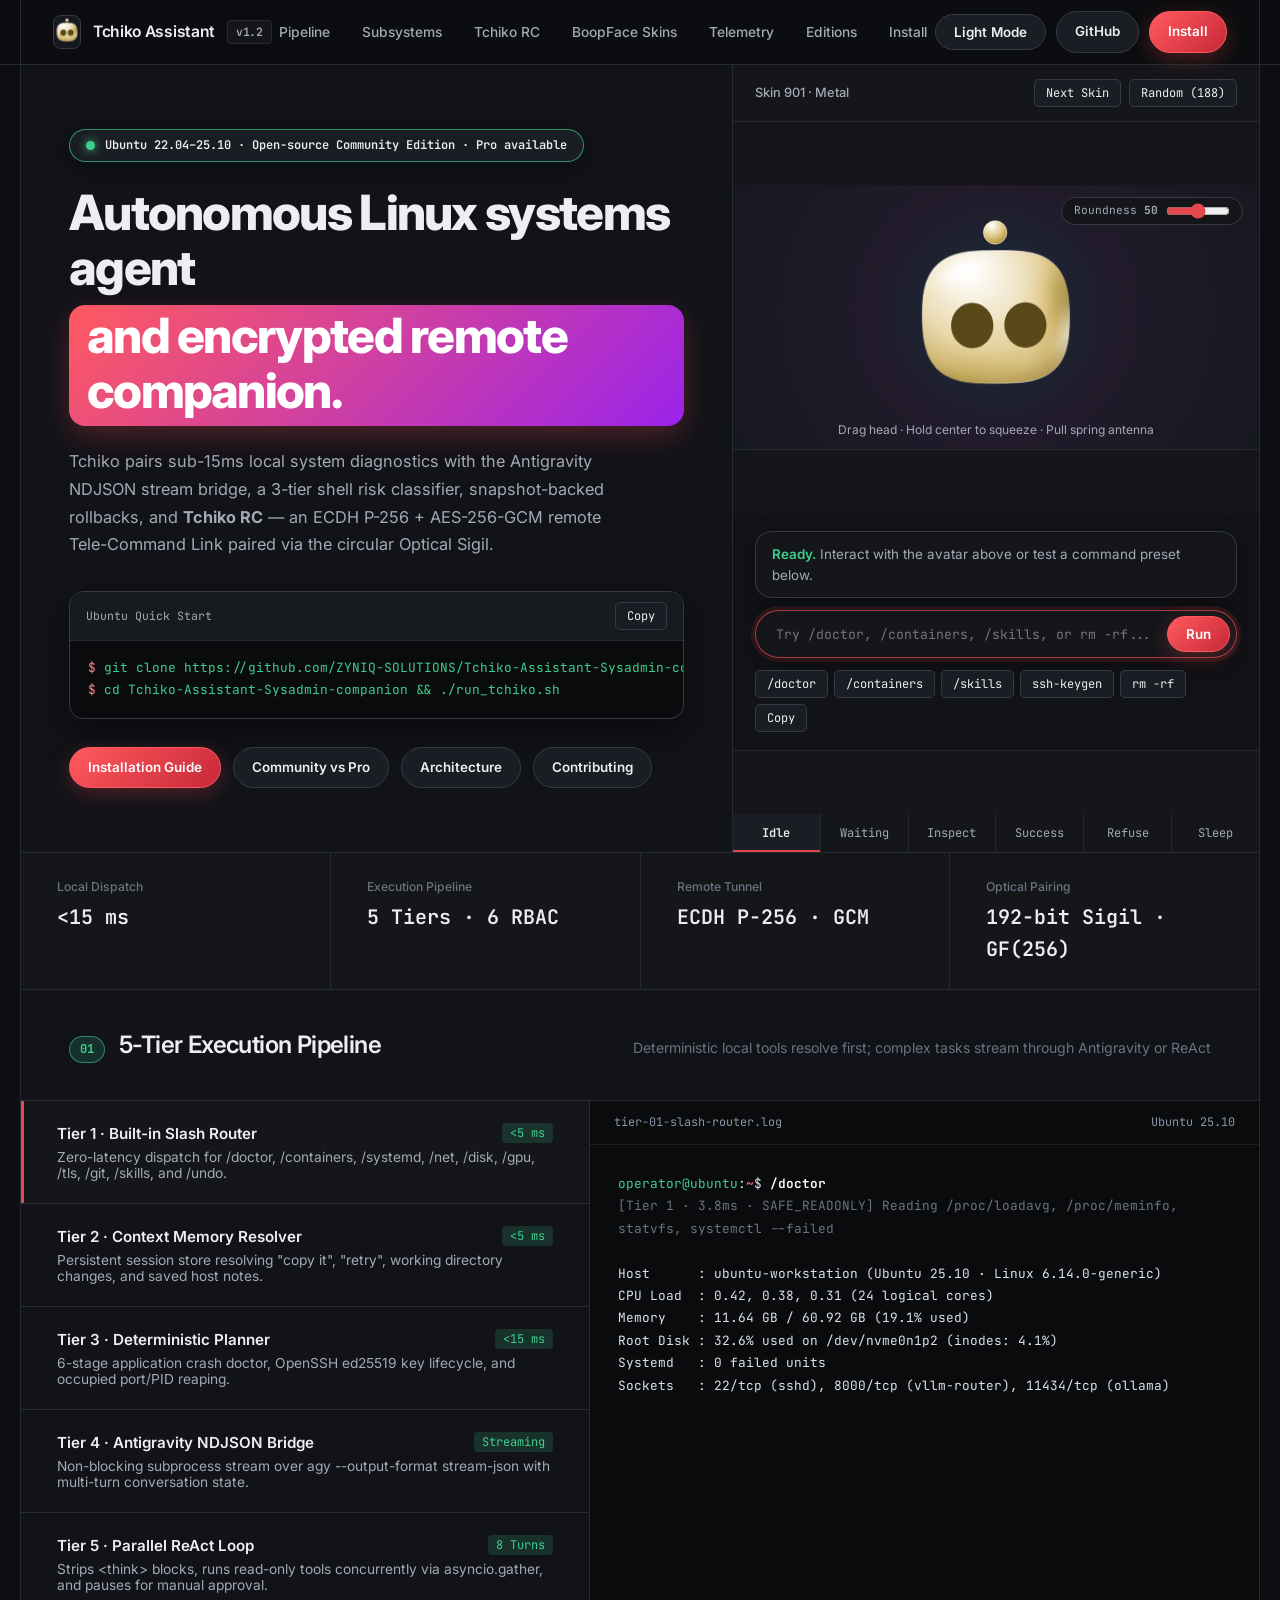
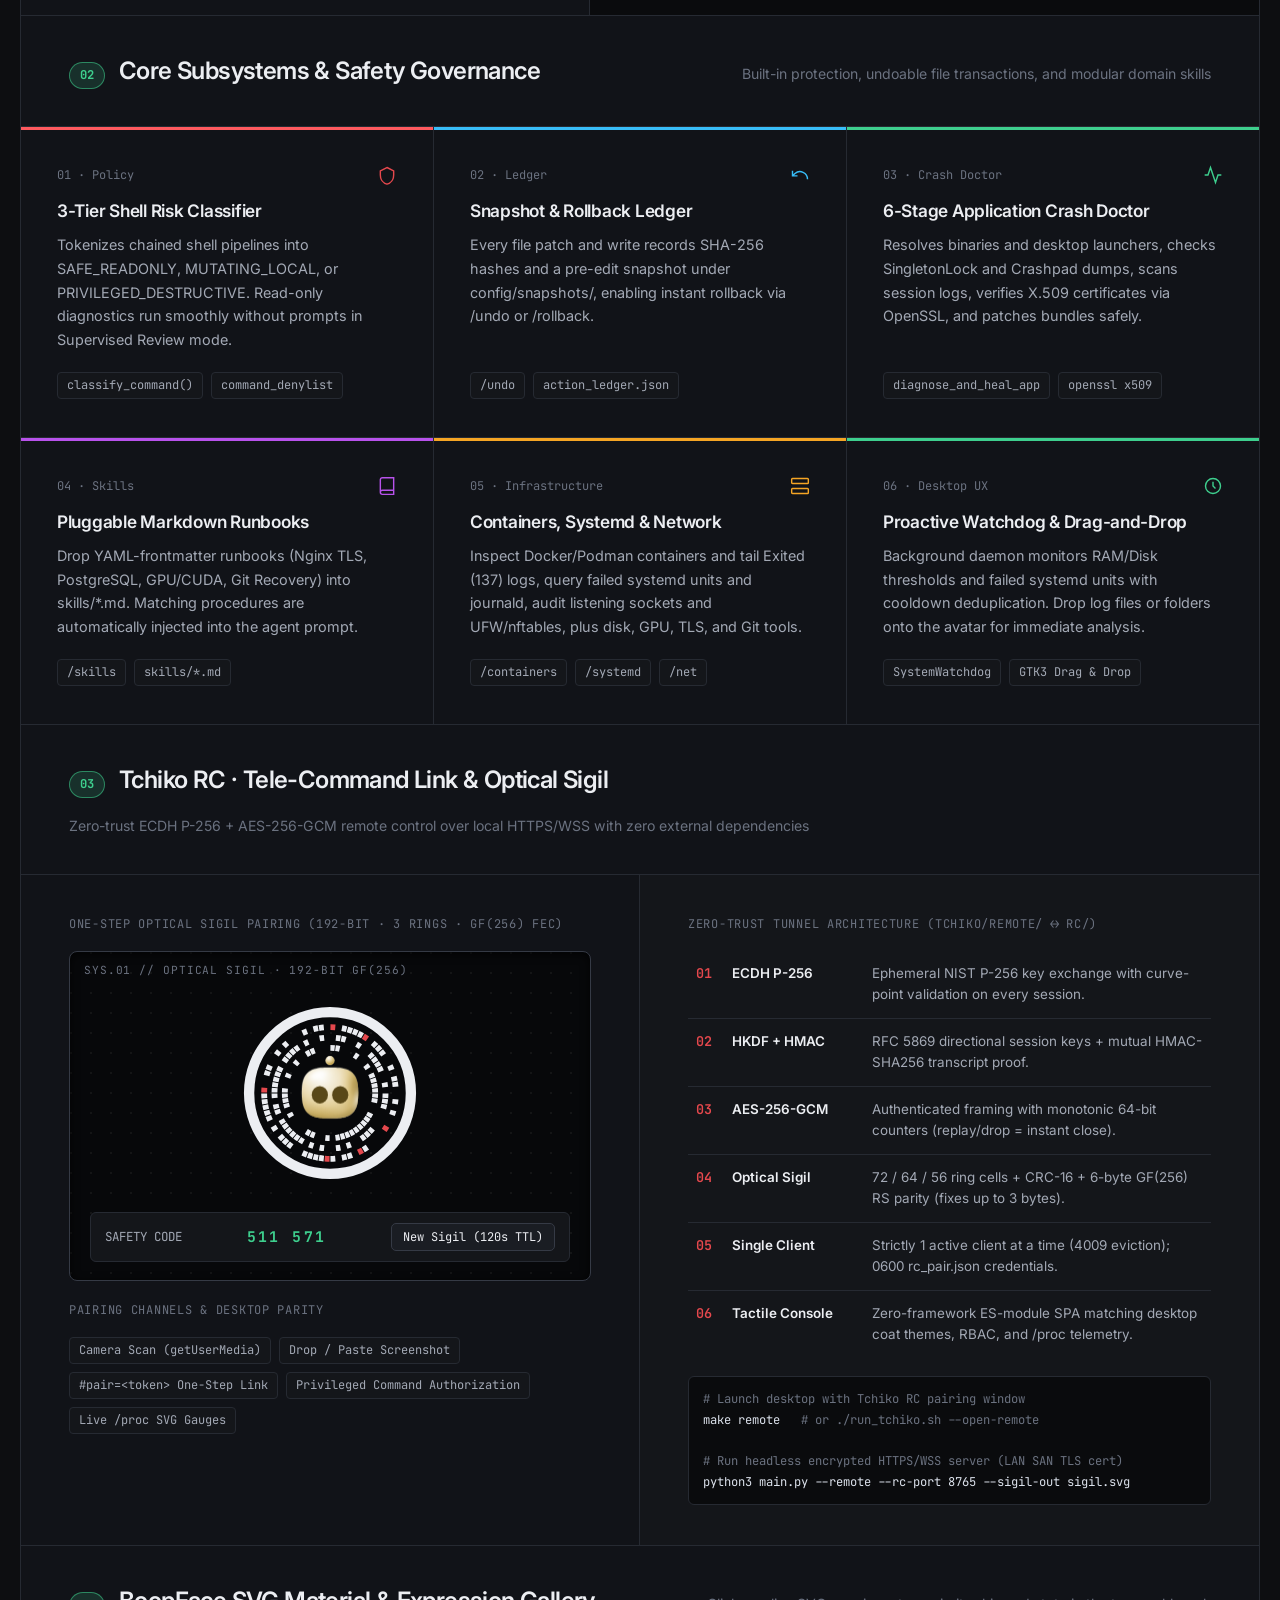
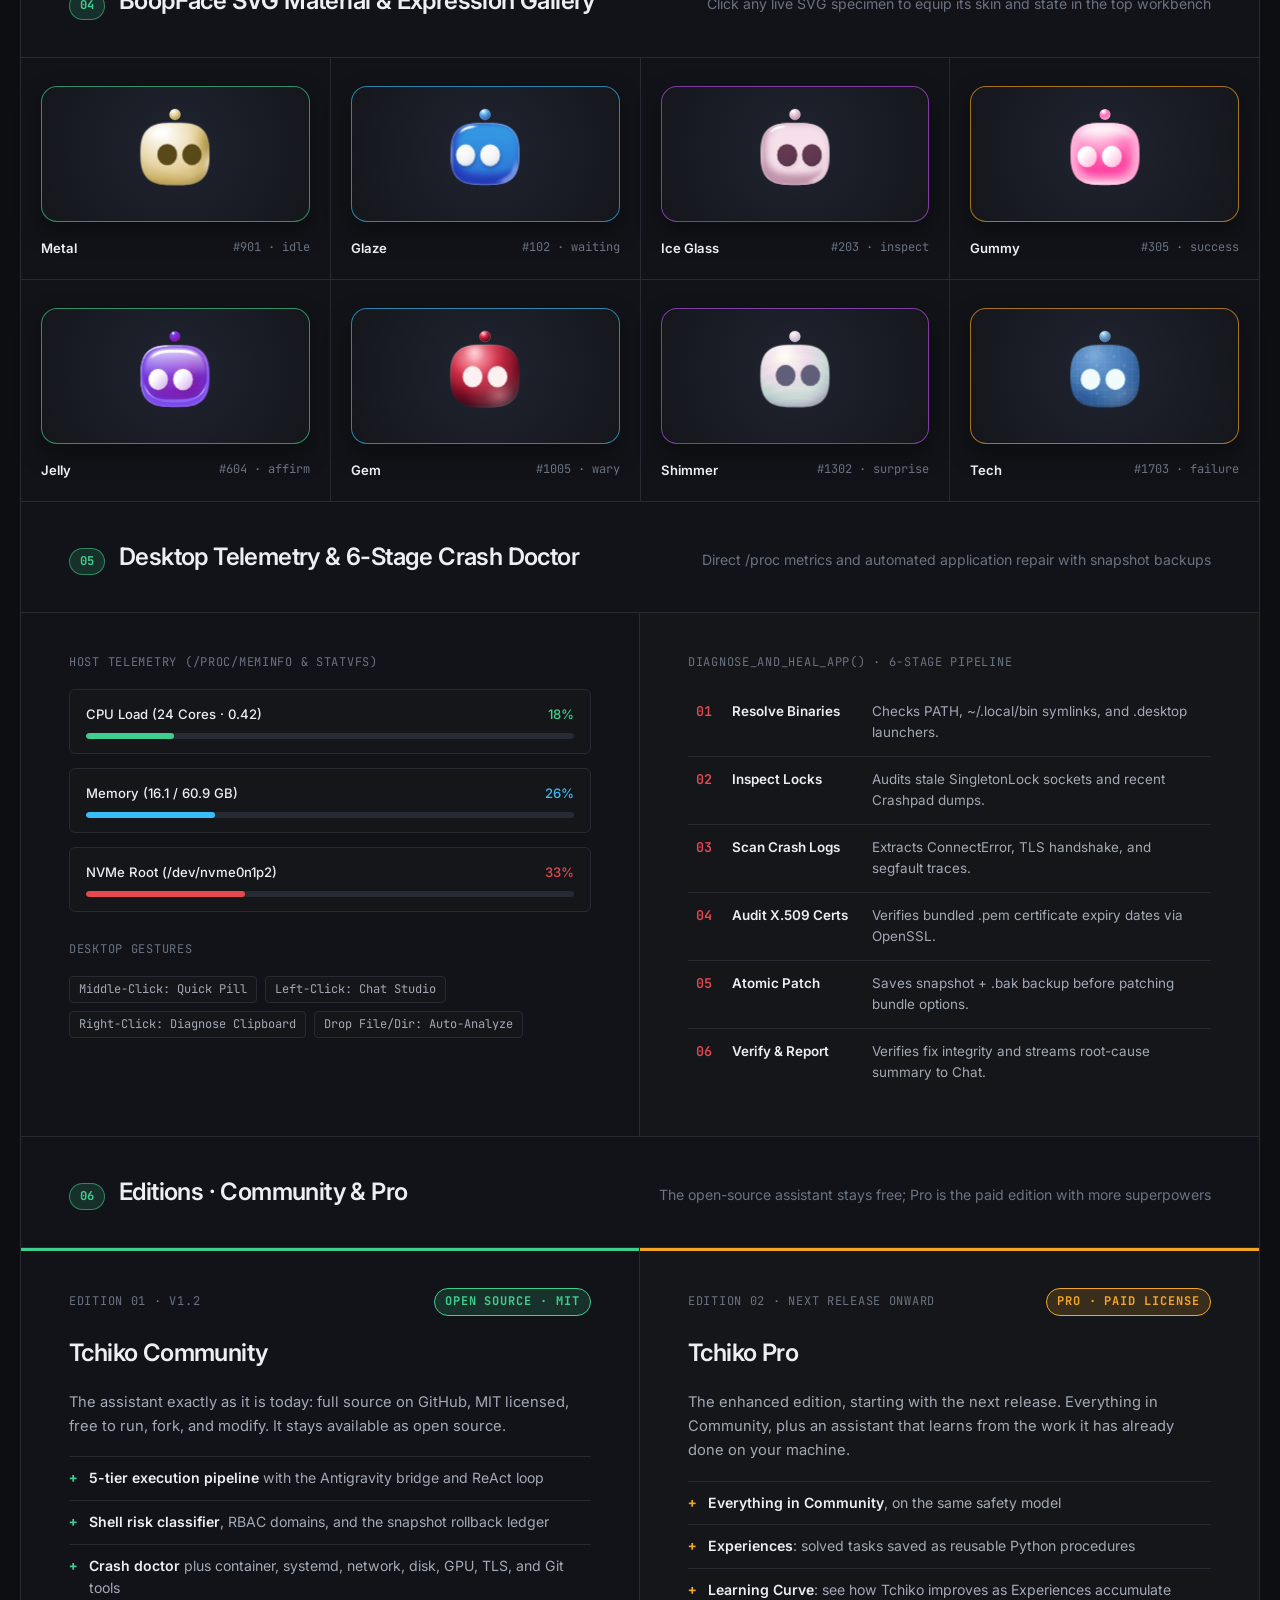
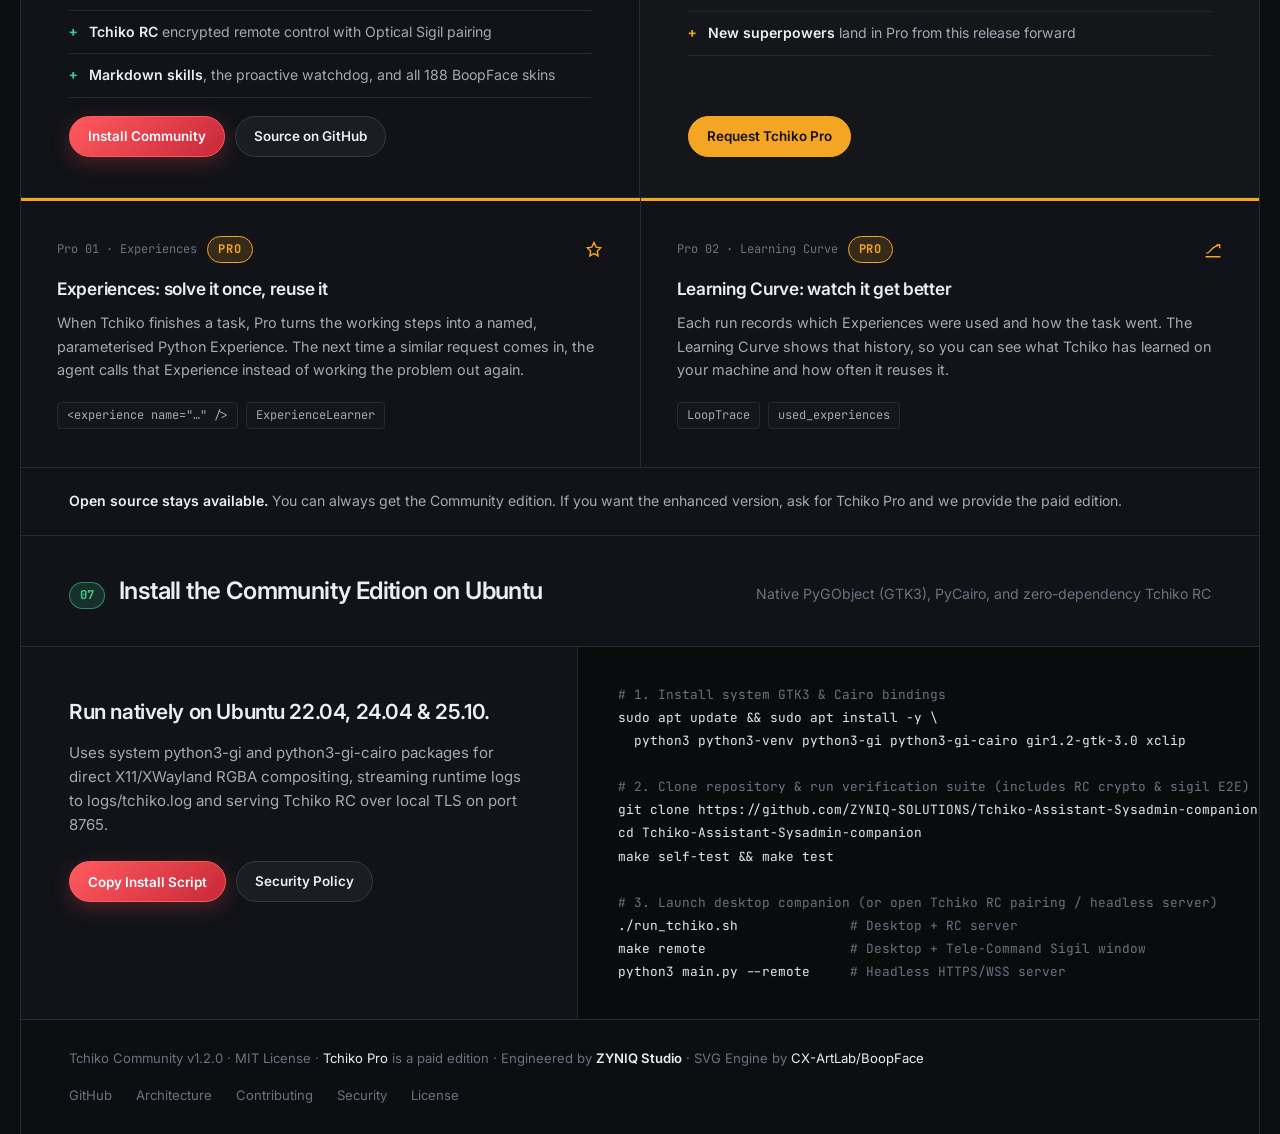
==== commit 18c16fdf: "feat(landing): rebuild responsive layout mobile-first Phone layout is now the base, with tablet (641" ====
--- a/index.html
+++ b/index.html
@@ -136,22 +136,27 @@
     .topbar-inner {
       max-width: 1240px;
       margin: 0 auto;
-      height: 64px;
-      padding: 0 32px;
+      padding: 0 16px;
       display: flex;
       align-items: center;
       justify-content: space-between;
       border-left: 1px solid var(--line);
       border-right: 1px solid var(--line);
+      min-height: 52px;
+      flex-wrap: wrap;
+      gap: 0 8px;
     }
 
     .brand {
       display: flex;
       align-items: center;
-      gap: 12px;
+      gap: 8px;
       font-weight: 600;
       font-size: 0.98rem;
       letter-spacing: -0.02em;
+      min-width: 0;
+      min-height: 52px;
+      white-space: nowrap;
     }
 
     .brand-boop {
@@ -173,15 +178,36 @@
       background: var(--panel);
       padding: 2px 8px;
       border-radius: 4px;
+      display: none;
     }
 
     .nav-links {
       display: flex;
       align-items: center;
-      gap: 32px;
+      gap: 22px;
       font-size: 0.86rem;
       font-weight: 500;
       color: var(--text-dim);
+      order: 3;
+      flex: 0 0 calc(100% + 32px);
+      margin: 0 -16px;
+      padding: 0 16px;
+      overflow-x: auto;
+      white-space: nowrap;
+      border-top: 1px solid var(--line);
+      scrollbar-width: none;
+      -webkit-overflow-scrolling: touch;
+    }
+
+    .nav-links::-webkit-scrollbar {
+      display: none;
+    }
+
+    .nav-links a {
+      display: inline-flex;
+      align-items: center;
+      flex-shrink: 0;
+      min-height: 42px;
     }
 
     .nav-links a:hover {
@@ -191,7 +217,21 @@
     .nav-cta {
       display: flex;
       align-items: center;
-      gap: 10px;
+      gap: 8px;
+      flex-shrink: 0;
+    }
+
+    .nav-cta .btn {
+      padding: 0 14px;
+    }
+
+    .nav-cta .nav-github,
+    .wide-only {
+      display: none;
+    }
+
+    #theme-btn {
+      gap: 0.3em;
     }
 
     .btn {
@@ -199,7 +239,7 @@
       align-items: center;
       justify-content: center;
       gap: 8px;
-      padding: 9px 18px;
+      padding: 0 18px;
       border-radius: 999px;
       font-size: 0.84rem;
       font-weight: 600;
@@ -208,6 +248,8 @@
       background: var(--panel-alt);
       color: var(--text);
       transition: all 0.16s ease;
+      min-height: 44px;
+      font-family: inherit;
     }
 
     .btn:hover {
@@ -235,17 +277,17 @@
 
     .hero-split {
       display: grid;
-      grid-template-columns: 1.15fr 0.85fr;
+      grid-template-columns: minmax(0, 1fr);
       border-bottom: 1px solid var(--line);
     }
 
     .hero-left {
       min-width: 0;
-      padding: 64px 48px;
-      border-right: 1px solid var(--line);
+      padding: 36px 20px;
       display: flex;
       flex-direction: column;
       justify-content: center;
+      border-bottom: 1px solid var(--line);
     }
 
     .eyebrow-badge {
@@ -254,13 +296,13 @@
       align-self: flex-start;
       gap: 10px;
       font-family: var(--mono);
-      font-size: 0.74rem;
+      font-size: 0.75rem;
       font-weight: 600;
       color: var(--text);
       background: var(--panel-alt);
       border: 1px solid rgba(62, 207, 142, 0.65);
-      padding: 6px 16px;
-      border-radius: 999px;
+      padding: 8px 14px;
+      border-radius: 14px;
       box-shadow: 0 6px 22px rgba(0, 0, 0, 0.35);
       margin-bottom: 24px;
     }
@@ -272,10 +314,11 @@
       background: var(--green);
       box-shadow: 0 0 10px var(--green);
       display: inline-block;
+      flex-shrink: 0;
     }
 
     .hero-left h1 {
-      font-size: clamp(2.35rem, 3.8vw, 3.45rem);
+      font-size: clamp(2rem, 9vw, 2.75rem);
       font-weight: 800;
       line-height: 1.12;
       letter-spacing: -0.035em;
@@ -286,7 +329,7 @@
     .hero-left h1 span {
       display: inline-block;
       margin-top: 10px;
-      padding: 4px 18px 8px;
+      padding: 4px 14px 8px;
       border-radius: 16px;
       background: linear-gradient(135deg, var(--crimson-bright) 0%, #9b23ea 100%);
       color: #ffffff;
@@ -295,7 +338,7 @@
     }
 
     .hero-lead {
-      font-size: 1.02rem;
+      font-size: 1rem;
       color: var(--text-dim);
       max-width: 540px;
       line-height: 1.7;
@@ -326,11 +369,12 @@
     .hero-cli-body {
       padding: 16px 18px;
       font-family: var(--mono);
-      font-size: 0.8rem;
+      font-size: 0.78rem;
       line-height: 1.75;
       color: var(--green);
       overflow-x: auto;
-      white-space: pre;
+      white-space: pre-wrap;
+      overflow-wrap: anywhere;
     }
 
     .hero-cli-body .prompt-sign {
@@ -345,23 +389,28 @@
       gap: 12px;
     }
 
+    .hero-actions .btn {
+      flex: 1 1 auto;
+    }
+
+    .hero-actions .btn-accent {
+      flex-basis: 100%;
+    }
+
     /* Clean 4-cell metrics strip */
     .metrics-strip {
       display: grid;
-      grid-template-columns: repeat(4, 1fr);
-      background: var(--panel);
+      grid-template-columns: repeat(2, minmax(0, 1fr));
+      background: var(--line);
+      gap: 1px;
     }
 
     .metric-cell {
-      padding: 24px 36px;
-      border-right: 1px solid var(--line);
+      padding: 16px 20px;
       display: flex;
       flex-direction: column;
       gap: 4px;
-    }
-
-    .metric-cell:last-child {
-      border-right: none;
+      background: var(--panel);
     }
 
     .metric-cell small {
@@ -372,7 +421,7 @@
 
     .metric-cell strong {
       font-family: var(--mono);
-      font-size: 1.25rem;
+      font-size: 1rem;
       font-weight: 600;
       color: var(--text);
     }
@@ -390,11 +439,13 @@
       display: flex;
       align-items: center;
       justify-content: space-between;
-      padding: 14px 22px;
+      padding: 10px 20px;
       border-bottom: 1px solid var(--line);
       font-size: 0.8rem;
       font-weight: 500;
       color: var(--text-dim);
+      gap: 10px;
+      flex-wrap: wrap;
     }
 
     .inst-controls-top {
@@ -404,14 +455,18 @@
 
     .inst-btn {
       font-family: var(--mono);
-      font-size: 0.72rem;
-      padding: 5px 11px;
+      font-size: 0.75rem;
+      padding: 0 12px;
       background: var(--panel-alt);
       border: 1px solid var(--line-strong);
       color: var(--text);
       cursor: pointer;
       border-radius: 5px;
       transition: all 0.15s ease;
+      min-height: 40px;
+      display: inline-flex;
+      align-items: center;
+      justify-content: center;
     }
 
     .inst-btn:hover {
@@ -454,20 +509,23 @@
     }
 
     .viewport-roundness input[type="range"] {
-      width: 64px;
+      width: 84px;
       accent-color: var(--crimson);
       cursor: pointer;
+      height: 28px;
     }
 
     .viewport-caption {
       position: absolute;
       bottom: 10px;
-      font-size: 0.74rem;
+      font-size: 0.75rem;
       color: var(--stage-muted);
+      padding: 0 12px;
+      text-align: center;
     }
 
     .workbench-console {
-      padding: 18px 22px;
+      padding: 16px 20px;
       border-bottom: 1px solid var(--line);
       background: var(--shell-bg);
       display: flex;
@@ -518,8 +576,9 @@
       padding: 6px 4px;
       color: var(--text);
       font-family: var(--mono);
-      font-size: 0.82rem;
+      font-size: 1rem;
       outline: none;
+      min-height: 36px;
     }
 
     .prompt-bus input:focus {
@@ -529,20 +588,20 @@
     .readout-presets {
       display: flex;
       flex-wrap: wrap;
-      gap: 6px;
+      gap: 8px;
     }
 
     /* Clean 6-button state bar */
     .state-matrix {
       display: grid;
-      grid-template-columns: repeat(6, 1fr);
+      grid-template-columns: repeat(3, 1fr);
       background: var(--line);
       gap: 1px;
     }
 
     .emo-chip {
       font-family: var(--mono);
-      font-size: 0.72rem;
+      font-size: 0.75rem;
       padding: 11px 6px;
       text-align: center;
       background: var(--panel);
@@ -550,6 +609,7 @@
       color: var(--text-dim);
       cursor: pointer;
       transition: background 0.15s ease, color 0.15s ease;
+      min-height: 44px;
     }
 
     .emo-chip:hover {
@@ -570,16 +630,18 @@
       align-items: baseline;
       justify-content: space-between;
       flex-wrap: wrap;
-      gap: 16px;
-      padding: 36px 48px;
+      gap: 10px 16px;
+      padding: 28px 20px;
       border-bottom: 1px solid var(--line);
       background: var(--shell-bg);
+      scroll-margin-top: 96px;
     }
 
     .sec-bar-left {
       display: flex;
       align-items: baseline;
-      gap: 14px;
+      gap: 12px;
+      min-width: 0;
     }
 
     .sec-index {
@@ -591,12 +653,14 @@
       padding: 3px 10px;
       border-radius: 999px;
       font-weight: 700;
+      flex-shrink: 0;
     }
 
     .sec-bar h2 {
-      font-size: 1.5rem;
+      font-size: 1.25rem;
       font-weight: 600;
       letter-spacing: -0.025em;
+      line-height: 1.3;
     }
 
     .sec-bar p {
@@ -607,14 +671,15 @@
     /* ── SECTION 01: 5-TIER PIPELINE & REPL ─────────────────────────────── */
     .pipeline-grid {
       display: grid;
-      grid-template-columns: 0.92fr 1.08fr;
+      grid-template-columns: minmax(0, 1fr);
       border-bottom: 1px solid var(--line);
     }
 
     .tier-selector {
-      border-right: 1px solid var(--line);
       display: flex;
       flex-direction: column;
+      border-bottom: 1px solid var(--line);
+      min-width: 0;
     }
 
     .tier-row {
@@ -622,10 +687,11 @@
       background: transparent;
       border: none;
       border-bottom: 1px solid var(--line);
-      padding: 22px 36px;
+      padding: 18px 20px;
       cursor: pointer;
       color: var(--text);
       transition: background 0.15s ease;
+      font-family: inherit;
     }
 
     .tier-row:last-child {
@@ -646,6 +712,7 @@
       align-items: center;
       justify-content: space-between;
       margin-bottom: 6px;
+      gap: 12px;
     }
 
     .tier-row-head strong {
@@ -655,11 +722,13 @@
 
     .latency-tag {
       font-family: var(--mono);
-      font-size: 0.7rem;
+      font-size: 0.75rem;
       color: var(--green);
       background: var(--green-soft);
       padding: 2px 8px;
       border-radius: 4px;
+      white-space: nowrap;
+      flex-shrink: 0;
     }
 
     .tier-row p {
@@ -671,28 +740,31 @@
       background: var(--code-bg);
       display: flex;
       flex-direction: column;
+      min-width: 0;
     }
 
     .repl-header {
       display: flex;
       align-items: center;
       justify-content: space-between;
-      padding: 12px 24px;
+      padding: 12px 20px;
       border-bottom: 1px solid rgba(255, 255, 255, 0.08);
       font-family: var(--mono);
       font-size: 0.74rem;
       color: #8b95a7;
+      gap: 12px;
     }
 
     .repl-body {
-      padding: 28px;
+      padding: 20px;
       font-family: var(--mono);
-      font-size: 0.8rem;
+      font-size: 0.78rem;
       line-height: 1.75;
       color: #dce2ec;
       white-space: pre-wrap;
       overflow-x: auto;
       flex: 1;
+      overflow-wrap: anywhere;
     }
 
     .t-prompt { color: var(--green); }
@@ -703,20 +775,21 @@
     /* ── SECTION 02: ARCHITECTURAL SUBSYSTEMS GRID ──────────────────────── */
     .spec-grid {
       display: grid;
-      grid-template-columns: repeat(3, 1fr);
+      grid-template-columns: minmax(0, 1fr);
       border-bottom: 1px solid var(--line);
+      gap: 1px;
+      background: var(--line);
     }
 
     .spec-cell {
-      padding: 38px 36px;
-      border-right: 1px solid var(--line);
-      border-bottom: 1px solid var(--line);
+      padding: 28px 20px;
       background: var(--shell-bg);
       display: flex;
       flex-direction: column;
       justify-content: space-between;
       gap: 20px;
       transition: background 0.18s ease, box-shadow 0.18s ease;
+      min-width: 0;
     }
 
     .spec-cell:hover {
@@ -736,21 +809,14 @@
     .spec-cell:nth-child(5) .spec-cell-top svg { stroke: var(--amber); }
     .spec-cell:nth-child(6) .spec-cell-top svg { stroke: var(--green); }
 
-    .spec-cell:nth-child(3n) {
-      border-right: none;
-    }
-
-    .spec-cell:nth-last-child(-n+3) {
-      border-bottom: none;
-    }
-
     .spec-cell-top {
       display: flex;
       align-items: center;
       justify-content: space-between;
       font-family: var(--mono);
-      font-size: 0.74rem;
+      font-size: 0.75rem;
       color: var(--text-muted);
+      gap: 12px;
     }
 
     .spec-cell-top svg {
@@ -759,6 +825,7 @@
       stroke: var(--crimson);
       fill: none;
       stroke-width: 1.7;
+      flex-shrink: 0;
     }
 
     .spec-cell h3 {
@@ -783,49 +850,42 @@
 
     .code-tag {
       font-family: var(--mono);
-      font-size: 0.72rem;
+      font-size: 0.75rem;
       padding: 3px 9px;
       background: var(--panel);
       border: 1px solid var(--line);
       color: var(--text-dim);
       border-radius: 4px;
+      overflow-wrap: anywhere;
     }
 
     /* ── SECTION 03: BOOPFACE SPECIMEN MATRIX ───────────────────────────── */
     .specimen-grid {
       display: grid;
-      grid-template-columns: repeat(4, 1fr);
+      grid-template-columns: repeat(2, minmax(0, 1fr));
       border-bottom: 1px solid var(--line);
+      gap: 1px;
+      background: var(--line);
     }
 
     .specimen-cell {
-      padding: 28px 20px 20px;
-      border-right: 1px solid var(--line);
-      border-bottom: 1px solid var(--line);
+      padding: 20px 14px 16px;
       display: flex;
       flex-direction: column;
       align-items: center;
-      gap: 16px;
+      gap: 12px;
       cursor: pointer;
       background: var(--shell-bg);
       transition: background 0.15s ease;
     }
 
-    .specimen-cell:nth-child(4n) {
-      border-right: none;
-    }
-
-    .specimen-cell:nth-last-child(-n+4) {
-      border-bottom: none;
-    }
-
     .specimen-cell:hover {
       background: var(--panel);
     }
 
     .specimen-stage {
       width: 100%;
-      height: 136px;
+      height: 112px;
       border-radius: 16px;
       background: radial-gradient(circle at 50% 45%, #202430 0%, #14161b 100%);
       border: 1.5px solid var(--line-strong);
@@ -854,9 +914,11 @@
       width: 100%;
       display: flex;
       justify-content: space-between;
-      align-items: center;
+      align-items: flex-start;
       font-size: 0.82rem;
       color: var(--text-muted);
+      flex-direction: column;
+      gap: 2px;
     }
 
     .specimen-meta strong {
@@ -866,34 +928,36 @@
 
     .specimen-meta span {
       font-family: var(--mono);
-      font-size: 0.72rem;
+      font-size: 0.75rem;
     }
 
     /* ── SECTION 04: GTK3 STUDIO & 6-STAGE CRASH DOCTOR ─────────────────── */
     .studio-split {
       display: grid;
-      grid-template-columns: 1fr 1fr;
+      grid-template-columns: minmax(0, 1fr);
       border-bottom: 1px solid var(--line);
     }
 
     .studio-pane {
-      padding: 40px 48px;
-      border-right: 1px solid var(--line);
+      padding: 32px 20px;
+      border-bottom: 1px solid var(--line);
+      min-width: 0;
     }
 
     .studio-pane:last-child {
-      border-right: none;
       background: var(--panel);
+      border-bottom: none;
     }
 
     .pane-label {
       font-family: var(--mono);
-      font-size: 0.74rem;
+      font-size: 0.75rem;
       text-transform: uppercase;
       letter-spacing: 0.06em;
       color: var(--text-muted);
       margin-bottom: 18px;
       display: block;
+      line-height: 1.5;
     }
 
     .telemetry-bars {
@@ -916,6 +980,7 @@
       font-size: 0.82rem;
       font-weight: 500;
       margin-bottom: 8px;
+      gap: 12px;
     }
 
     .t-bar-track {
@@ -934,10 +999,19 @@
       width: 100%;
       border-collapse: collapse;
       font-size: 0.84rem;
+      display: block;
+    }
+
+    .doctor-table tbody {
+      display: block;
     }
 
     .doctor-table tr {
       border-bottom: 1px solid var(--line);
+      display: grid;
+      grid-template-columns: 32px minmax(0, 1fr);
+      gap: 2px 0;
+      padding: 12px 0;
     }
 
     .doctor-table tr:last-child {
@@ -945,25 +1019,25 @@
     }
 
     .doctor-table td {
-      padding: 12px 8px;
+      padding: 0;
       vertical-align: top;
+      display: block;
     }
 
     .doctor-table td:first-child {
       font-family: var(--mono);
       color: var(--crimson);
       font-weight: 600;
-      width: 36px;
     }
 
     .doctor-table td:nth-child(2) {
       color: var(--text);
       font-weight: 600;
-      width: 140px;
     }
 
     .doctor-table td:nth-child(3) {
       color: var(--text-dim);
+      grid-column: 2;
     }
 
     /* ── TCHIKO RC & OPTICAL SIGIL SHOWCASE ─────────────────────────────── */
@@ -975,7 +1049,7 @@
       background-size: 20px 20px, 100% 100%;
       border: 1px solid var(--line-strong);
       border-radius: 8px;
-      padding: 24px 20px 18px;
+      padding: 34px 14px 14px;
       display: flex;
       flex-direction: column;
       align-items: center;
@@ -990,9 +1064,13 @@
       top: 10px;
       left: 14px;
       font-family: var(--mono);
-      font-size: 0.68rem;
+      font-size: 0.7rem;
       color: var(--text-muted);
       letter-spacing: 0.08em;
+      right: 14px;
+      white-space: nowrap;
+      overflow: hidden;
+      text-overflow: ellipsis;
     }
 
     .rc-sigil-ring-wrap {
@@ -1017,13 +1095,14 @@
       display: flex;
       align-items: center;
       justify-content: space-between;
-      gap: 12px;
+      gap: 8px 12px;
       padding: 10px 14px;
       background: var(--panel);
       border: 1px solid var(--line);
       border-radius: 6px;
       font-family: var(--mono);
       font-size: 0.78rem;
+      flex-wrap: wrap;
     }
 
     .rc-safety-digits {
@@ -1049,41 +1128,43 @@
     /* ── SECTION 06: EDITIONS (COMMUNITY · PRO) ─────────────────────────── */
     .edition-grid {
       display: grid;
-      grid-template-columns: 1fr 1fr;
+      grid-template-columns: minmax(0, 1fr);
       border-bottom: 1px solid var(--line);
     }
 
     .edition-cell {
-      padding: 40px 48px;
-      border-right: 1px solid var(--line);
+      padding: 32px 20px;
       background: var(--shell-bg);
       display: flex;
       flex-direction: column;
       gap: 18px;
       box-shadow: inset 0 3px 0 var(--green);
+      border-bottom: 1px solid var(--line);
+      min-width: 0;
     }
 
     .edition-cell.is-pro {
-      border-right: none;
       background: var(--panel);
       box-shadow: inset 0 3px 0 var(--amber);
+      border-bottom: none;
     }
 
     .edition-top {
       display: flex;
       align-items: center;
       justify-content: space-between;
-      gap: 12px;
+      gap: 8px 12px;
       font-family: var(--mono);
-      font-size: 0.74rem;
+      font-size: 0.75rem;
       text-transform: uppercase;
       letter-spacing: 0.06em;
       color: var(--text-muted);
+      flex-wrap: wrap;
     }
 
     .edition-tag {
       font-family: var(--mono);
-      font-size: 0.7rem;
+      font-size: 0.75rem;
       font-weight: 700;
       letter-spacing: 0.08em;
       text-transform: uppercase;
@@ -1102,7 +1183,7 @@
     }
 
     .edition-cell h3 {
-      font-size: 1.5rem;
+      font-size: 1.35rem;
       font-weight: 600;
       letter-spacing: -0.025em;
     }
@@ -1152,6 +1233,10 @@
       flex-wrap: wrap;
     }
 
+    .edition-actions .btn {
+      flex: 1 1 auto;
+    }
+
     .btn-pro {
       background: var(--amber);
       border-color: var(--amber);
@@ -1166,17 +1251,14 @@
 
     .pro-grid {
       display: grid;
-      grid-template-columns: 1fr 1fr;
+      grid-template-columns: minmax(0, 1fr);
       border-bottom: 1px solid var(--line);
+      gap: 1px;
+      background: var(--line);
     }
 
     .pro-grid .spec-cell {
       box-shadow: inset 0 3px 0 var(--amber);
-      border-bottom: none;
-    }
-
-    .pro-grid .spec-cell:last-child {
-      border-right: none;
     }
 
     .pro-grid .spec-cell .spec-cell-top svg {
@@ -1190,7 +1272,7 @@
     }
 
     .edition-pledge {
-      padding: 22px 48px;
+      padding: 20px;
       border-bottom: 1px solid var(--line);
       background: var(--shell-bg);
       font-size: 0.88rem;
@@ -1205,13 +1287,14 @@
     /* ── SECTION 07: BUILD & DEPLOYMENT ─────────────────────────────────── */
     .deploy-split {
       display: grid;
-      grid-template-columns: 0.9fr 1.1fr;
+      grid-template-columns: minmax(0, 1fr);
       border-bottom: 1px solid var(--line);
     }
 
     .deploy-info {
-      padding: 48px;
-      border-right: 1px solid var(--line);
+      padding: 32px 20px;
+      border-bottom: 1px solid var(--line);
+      min-width: 0;
     }
 
     .deploy-info h3 {
@@ -1227,97 +1310,355 @@
       margin-bottom: 24px;
     }
 
+    .deploy-info .btn {
+      flex: 1 1 auto;
+    }
+
     .deploy-code {
       background: var(--code-bg);
-      padding: 36px 40px;
+      padding: 24px 20px;
       font-family: var(--mono);
-      font-size: 0.8rem;
+      font-size: 0.76rem;
       line-height: 1.8;
       color: #e2e7f0;
       overflow-x: auto;
+      min-width: 0;
     }
 
     /* ── FOOTER ─────────────────────────────────────────────────────────── */
     footer {
       max-width: 1240px;
       margin: 0 auto;
-      padding: 28px 48px;
+      padding: 24px 20px;
       border-left: 1px solid var(--line);
       border-right: 1px solid var(--line);
       display: flex;
       flex-wrap: wrap;
-      align-items: center;
+      align-items: flex-start;
       justify-content: space-between;
-      gap: 16px;
+      gap: 8px;
       font-size: 0.82rem;
       color: var(--text-muted);
+      flex-direction: column;
     }
 
     .footer-links {
       display: flex;
       flex-wrap: wrap;
-      gap: 24px;
+      gap: 0 24px;
+    }
+
+    .footer-links a {
+      display: inline-flex;
+      align-items: center;
+      min-height: 44px;
     }
 
     .footer-links a:hover {
       color: var(--text);
     }
 
-    @media (max-width: 980px) {
-      .hero-split,
-      .pipeline-grid,
-      .studio-split,
-      .edition-grid,
+    /* ── VERY NARROW PHONES (< 360px) ───────────────────────────────────── */
+    @media (max-width: 359px) {
+      .brand {
+        font-size: 0.9rem;
+      }
+      .nav-cta .btn {
+        padding: 0 11px;
+      }
+    }
+
+    /* ── TABLET AND UP (≥ 641px) ────────────────────────────────────────── */
+    @media (min-width: 641px) {
+      .topbar-inner {
+        padding: 0 24px;
+      }
+      .nav-links {
+        flex-basis: calc(100% + 48px);
+        margin: 0 -24px;
+        padding: 0 24px;
+      }
+      .version-chip {
+        display: inline-block;
+      }
+      .nav-cta .nav-github {
+        display: inline-flex;
+      }
+      .wide-only {
+        display: inline;
+      }
+      .hero-left {
+        padding: 48px 32px;
+      }
+      .hero-actions .btn,
+      .hero-actions .btn-accent,
+      .edition-actions .btn,
+      .deploy-info .btn {
+        flex: 0 0 auto;
+      }
+      .metrics-strip {
+        grid-template-columns: repeat(4, minmax(0, 1fr));
+      }
+      .metric-cell {
+        padding: 20px 24px;
+      }
+      .inst-header,
+      .workbench-console {
+        padding-left: 32px;
+        padding-right: 32px;
+      }
+      .state-matrix {
+        grid-template-columns: repeat(6, 1fr);
+      }
+      .sec-bar {
+        padding: 32px;
+      }
+      .sec-bar h2 {
+        font-size: 1.4rem;
+      }
+      .tier-row {
+        padding: 20px 32px;
+      }
+      .repl-header {
+        padding: 12px 32px;
+      }
+      .repl-body {
+        padding: 24px 32px;
+        font-size: 0.8rem;
+      }
+      .spec-grid,
       .pro-grid,
+      .edition-grid {
+        grid-template-columns: repeat(2, minmax(0, 1fr));
+      }
+      .spec-cell {
+        padding: 32px;
+      }
+      .specimen-grid {
+        grid-template-columns: repeat(4, minmax(0, 1fr));
+      }
+      .specimen-meta {
+        flex-direction: row;
+        align-items: center;
+        gap: 8px;
+      }
+      .studio-pane {
+        padding: 36px 32px;
+      }
+      .doctor-table {
+        display: table;
+      }
+      .doctor-table tbody {
+        display: table-row-group;
+      }
+      .doctor-table tr {
+        display: table-row;
+      }
+      .doctor-table td {
+        display: table-cell;
+        padding: 12px 8px;
+      }
+      .doctor-table td:first-child {
+        width: 36px;
+      }
+      .doctor-table td:nth-child(2) {
+        width: 140px;
+      }
+      .rc-sigil-bay {
+        padding: 24px 20px 18px;
+      }
+      .edition-cell {
+        padding: 36px 32px;
+        border-right: 1px solid var(--line);
+        border-bottom: none;
+      }
+      .edition-cell.is-pro {
+        border-right: none;
+      }
+      .edition-cell h3 {
+        font-size: 1.5rem;
+      }
+      .edition-pledge {
+        padding: 22px 32px;
+      }
+      .deploy-info {
+        padding: 40px 32px;
+      }
+      .deploy-code {
+        padding: 32px;
+        font-size: 0.8rem;
+      }
+      footer {
+        padding: 28px 32px;
+      }
+    }
+
+    /* ── DESKTOP (≥ 981px) ──────────────────────────────────────────────── */
+    @media (min-width: 981px) {
+      .topbar-inner {
+        height: 64px;
+        padding: 0 32px;
+        flex-wrap: nowrap;
+      }
+      .brand {
+        gap: 12px;
+      }
+      .nav-links {
+        order: 0;
+        flex: 0 1 auto;
+        margin: 0;
+        padding: 0;
+        gap: 32px;
+        overflow: visible;
+        border-top: none;
+      }
+      .nav-links a {
+        min-height: 0;
+      }
+      .nav-cta {
+        gap: 10px;
+      }
+      .btn,
+      .nav-cta .btn {
+        padding: 9px 18px;
+        min-height: 0;
+      }
+      .hero-split {
+        grid-template-columns: 1.15fr 0.85fr;
+      }
+      .hero-left {
+        padding: 64px 48px;
+        border-right: 1px solid var(--line);
+        border-bottom: none;
+      }
+      .eyebrow-badge {
+        border-radius: 999px;
+        padding: 6px 16px;
+      }
+      .hero-left h1 {
+        font-size: clamp(2.35rem, 3.8vw, 3.45rem);
+      }
+      .hero-left h1 span {
+        padding: 4px 18px 8px;
+      }
+      .hero-lead {
+        font-size: 1.02rem;
+      }
+      .hero-cli-body {
+        white-space: pre;
+        overflow-wrap: normal;
+        font-size: 0.8rem;
+      }
+      .metric-cell {
+        padding: 24px 36px;
+      }
+      .metric-cell strong {
+        font-size: 1.25rem;
+      }
+      .inst-header {
+        padding: 14px 22px;
+      }
+      .inst-btn {
+        padding: 5px 11px;
+        min-height: 0;
+      }
+      .viewport-roundness input[type="range"] {
+        width: 64px;
+        height: auto;
+      }
+      .workbench-console {
+        padding: 18px 22px;
+      }
+      .prompt-bus input {
+        font-size: 0.82rem;
+        min-height: 0;
+      }
+      .readout-presets {
+        gap: 6px;
+      }
+      .emo-chip {
+        min-height: 0;
+      }
+      .sec-bar {
+        padding: 36px 48px;
+        gap: 16px;
+        scroll-margin-top: 64px;
+      }
+      .sec-bar-left {
+        gap: 14px;
+      }
+      .sec-bar h2 {
+        font-size: 1.5rem;
+        line-height: inherit;
+      }
+      .pipeline-grid {
+        grid-template-columns: 0.92fr 1.08fr;
+      }
+      .tier-selector {
+        border-right: 1px solid var(--line);
+        border-bottom: none;
+      }
+      .tier-row {
+        padding: 22px 36px;
+      }
+      .repl-header {
+        padding: 12px 24px;
+      }
+      .repl-body {
+        padding: 28px;
+      }
+      .spec-grid {
+        grid-template-columns: repeat(3, minmax(0, 1fr));
+      }
+      .spec-cell {
+        padding: 38px 36px;
+      }
+      .specimen-cell {
+        padding: 28px 20px 20px;
+        gap: 16px;
+      }
+      .specimen-stage {
+        height: 136px;
+      }
+      .studio-split {
+        grid-template-columns: repeat(2, minmax(0, 1fr));
+      }
+      .studio-pane {
+        padding: 40px 48px;
+        border-right: 1px solid var(--line);
+        border-bottom: none;
+      }
+      .studio-pane:last-child {
+        border-right: none;
+      }
+      .edition-cell {
+        padding: 40px 48px;
+      }
+      .edition-pledge {
+        padding: 22px 48px;
+      }
       .deploy-split {
-        grid-template-columns: 1fr;
-      }
-      .edition-cell {
-        border-right: none;
-        border-bottom: 1px solid var(--line);
-        padding: 36px 24px;
-      }
-      .edition-cell.is-pro {
+        grid-template-columns: minmax(0, 0.9fr) minmax(0, 1.1fr);
+      }
+      .deploy-info {
+        padding: 48px;
+        border-right: 1px solid var(--line);
         border-bottom: none;
       }
-      .pro-grid .spec-cell:first-child {
-        border-bottom: 1px solid var(--line);
-      }
-      .edition-pledge {
-        padding: 20px 24px;
-      }
-      .hero-left,
-      .tier-selector,
-      .studio-pane,
-      .deploy-info {
-        border-right: none;
-        border-bottom: 1px solid var(--line);
-        padding: 36px 24px;
-      }
-      .sec-bar {
-        padding: 28px 24px;
-      }
-      .metrics-strip {
-        grid-template-columns: repeat(2, 1fr);
-      }
-      .metric-cell:nth-child(2) {
-        border-right: none;
-      }
-      .metric-cell:nth-child(1),
-      .metric-cell:nth-child(2) {
-        border-bottom: 1px solid var(--line);
-      }
-      .spec-grid {
-        grid-template-columns: 1fr;
-      }
-      .spec-cell {
-        border-right: none;
-      }
-      .specimen-grid {
-        grid-template-columns: repeat(2, 1fr);
-      }
-      .nav-links {
-        display: none;
+      .deploy-code {
+        padding: 36px 40px;
+      }
+      footer {
+        padding: 28px 48px;
+        flex-direction: row;
+        align-items: center;
+        gap: 16px;
+      }
+      .footer-links {
+        gap: 24px;
+      }
+      .footer-links a {
+        min-height: 0;
       }
     }
   </style>
@@ -1345,10 +1686,8 @@
       </nav>
 
       <div class="nav-cta">
-        <button type="button" class="btn" onclick="toggleTheme()" id="theme-btn" title="Switch Light / Slate Theme">
-          Light Mode
-        </button>
-        <a href="https://github.com/ZYNIQ-SOLUTIONS/Tchiko-Assistant-Sysadmin-companion" target="_blank" rel="noopener noreferrer" class="btn">
+        <button type="button" class="btn" onclick="toggleTheme()" id="theme-btn" title="Switch Light / Slate Theme"><span id="theme-label">Light</span><span class="wide-only">Mode</span></button>
+        <a href="https://github.com/ZYNIQ-SOLUTIONS/Tchiko-Assistant-Sysadmin-companion" target="_blank" rel="noopener noreferrer" class="btn nav-github">
           GitHub
         </a>
         <a href="#deploy" class="btn btn-accent">Install</a>
@@ -2023,13 +2362,13 @@
 
     window.toggleTheme = function () {
       const root = document.documentElement;
-      const btn = document.getElementById('theme-btn');
+      const btn = document.getElementById('theme-label');
       if (root.getAttribute('data-theme') === 'light') {
         root.removeAttribute('data-theme');
-        btn.textContent = 'Light Mode';
+        btn.textContent = 'Light';
       } else {
         root.setAttribute('data-theme', 'light');
-        btn.textContent = 'Slate Mode';
+        btn.textContent = 'Slate';
       }
     };
 
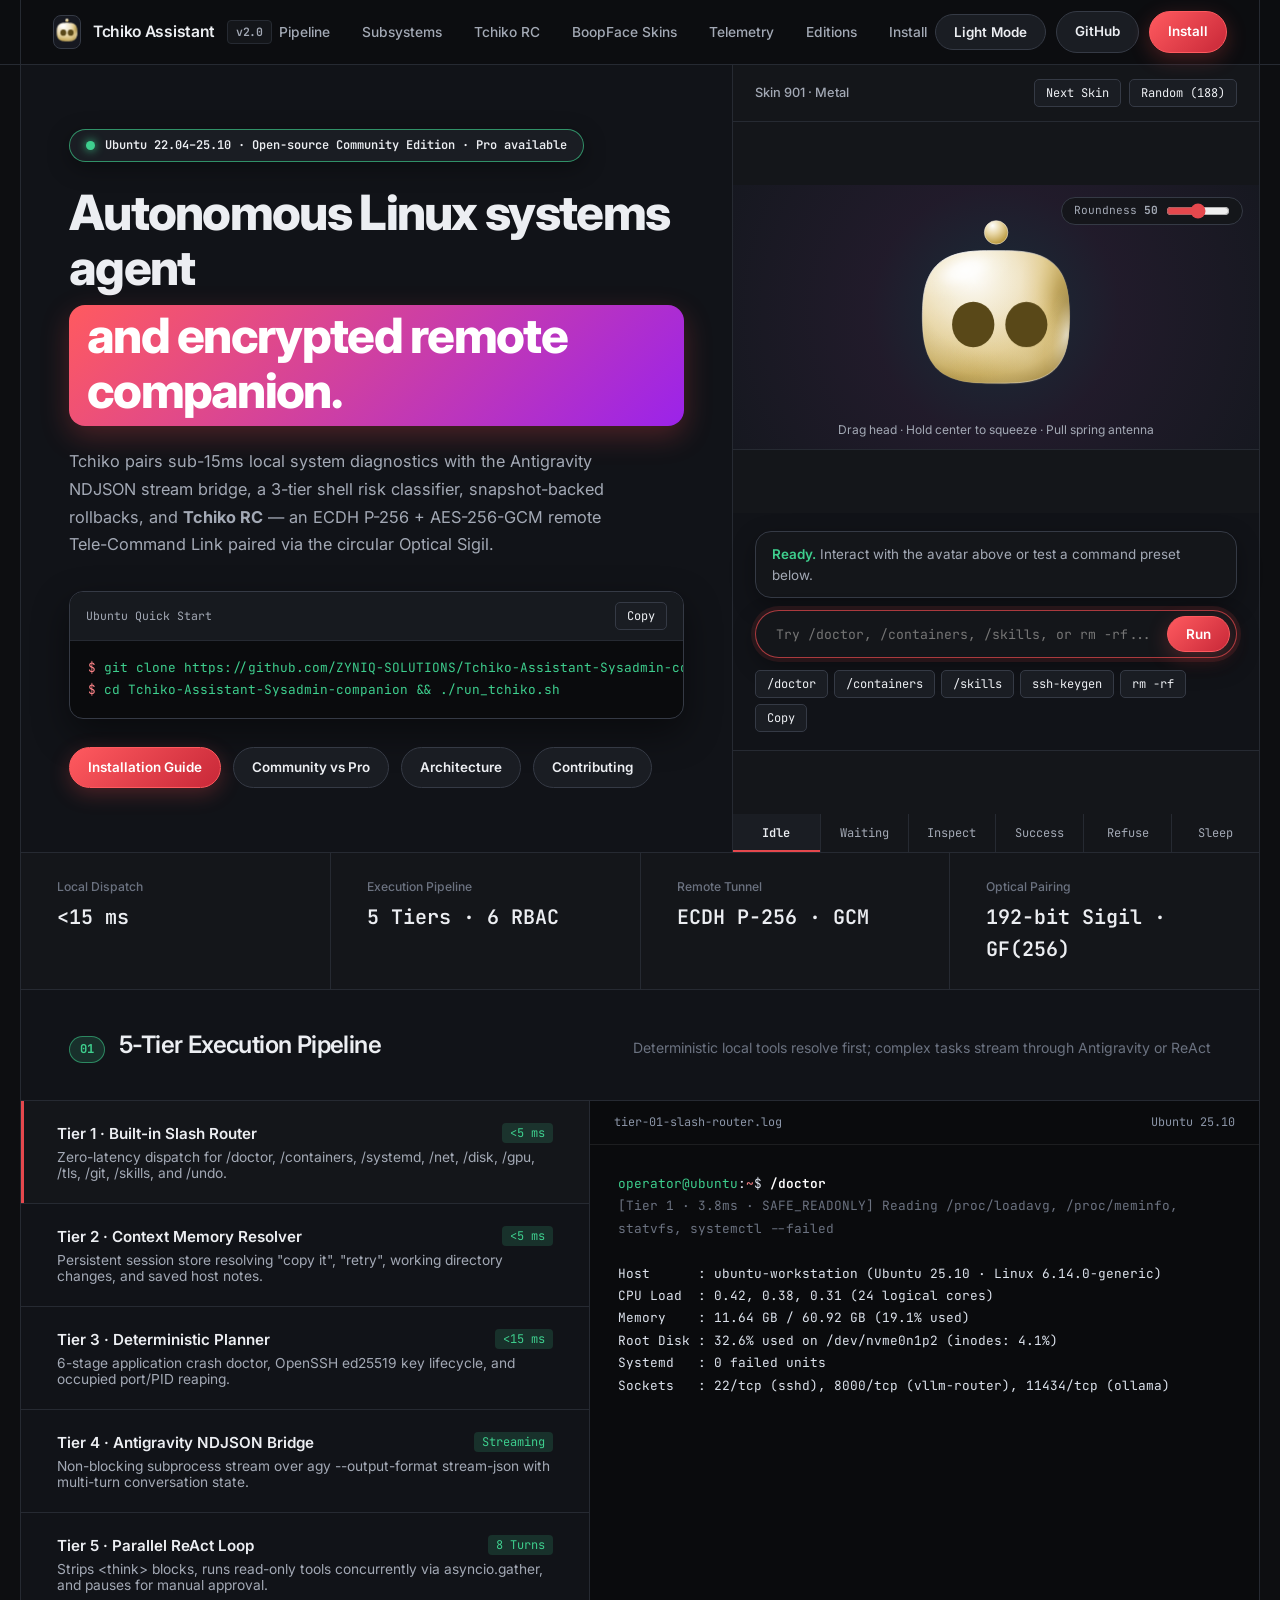
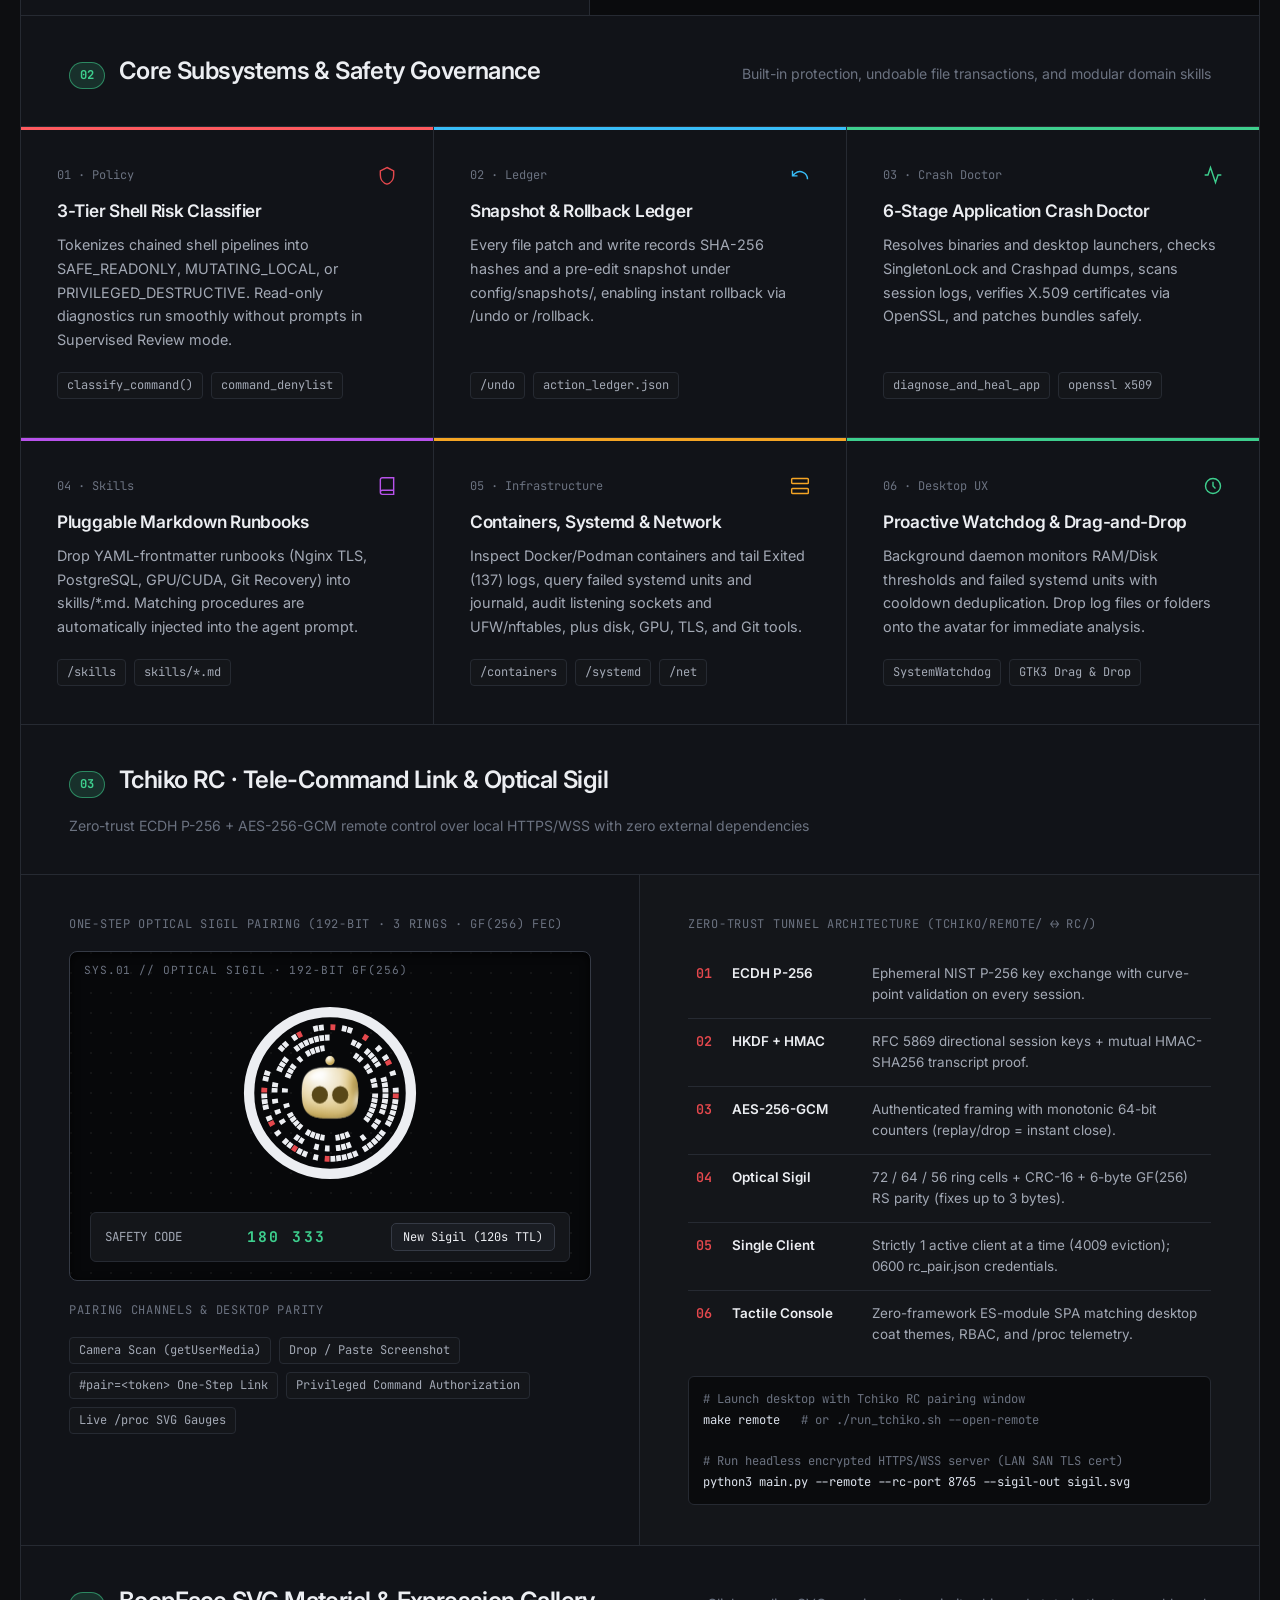
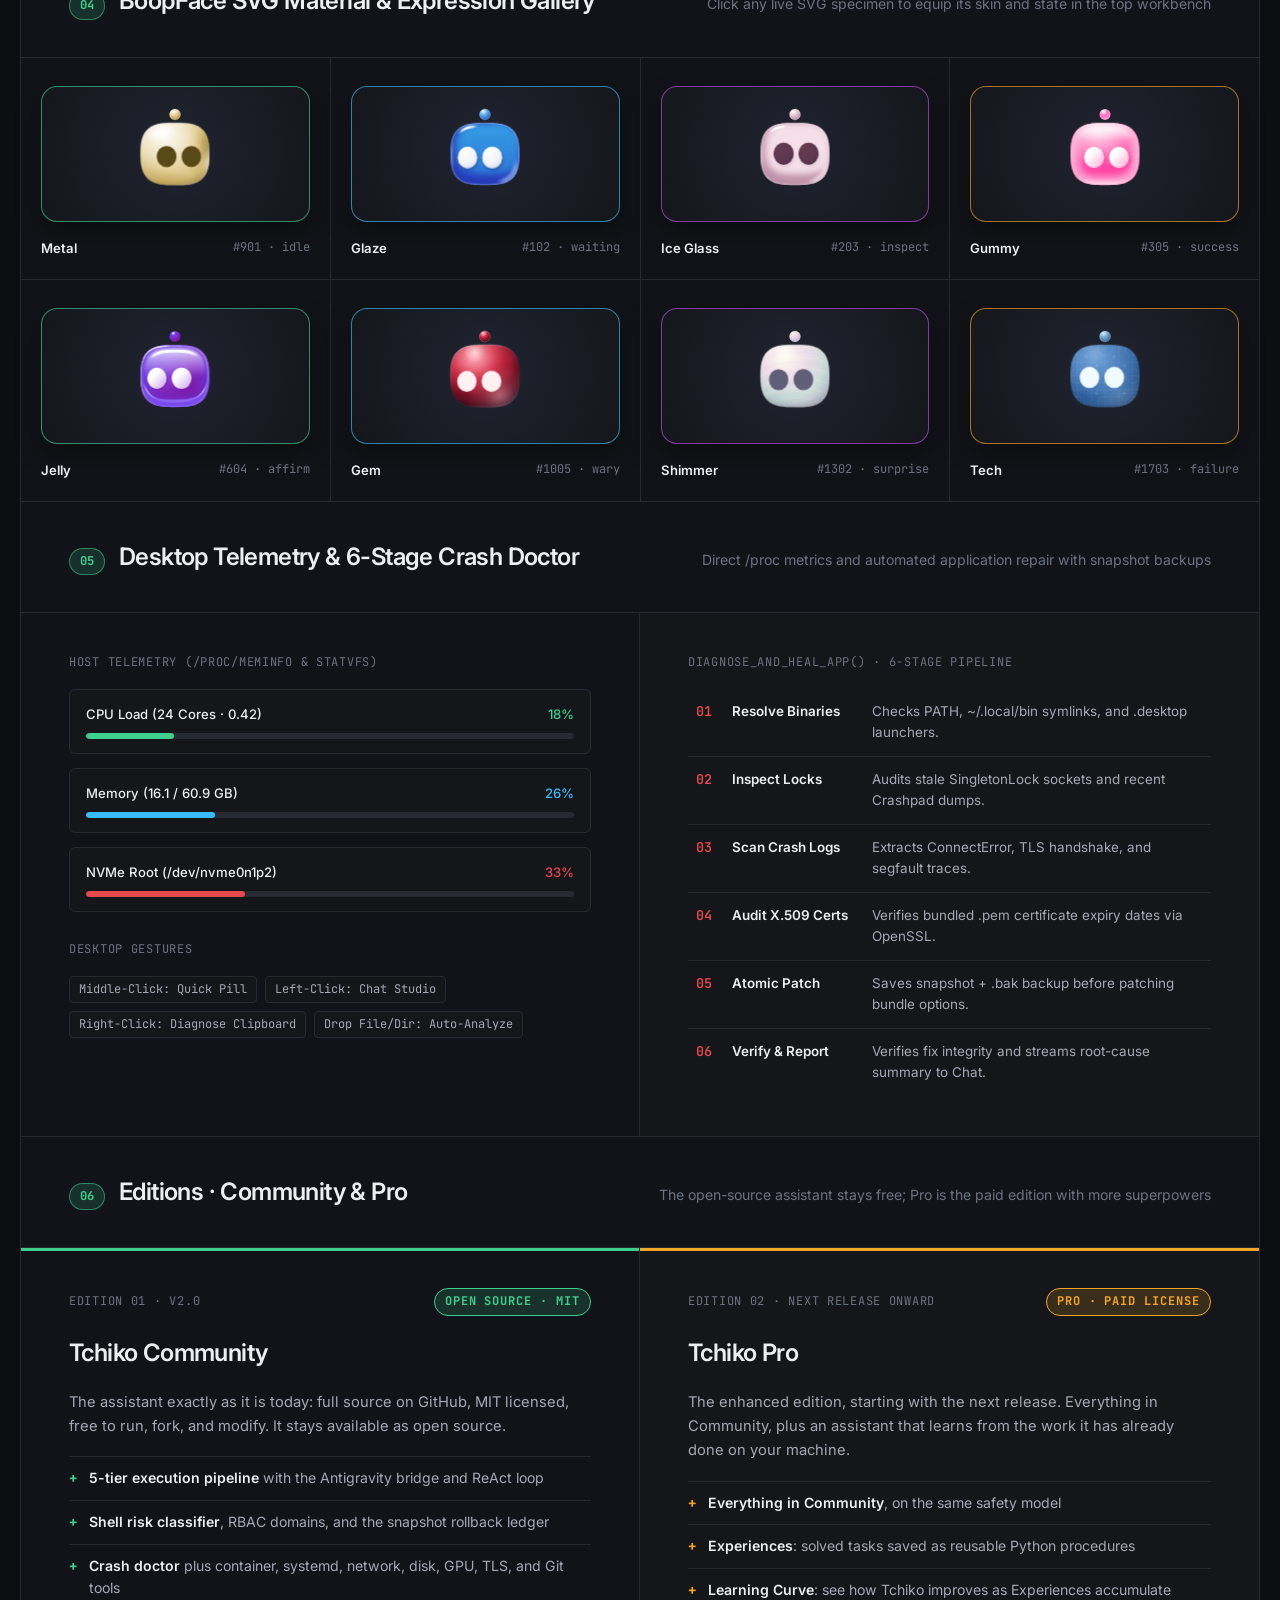
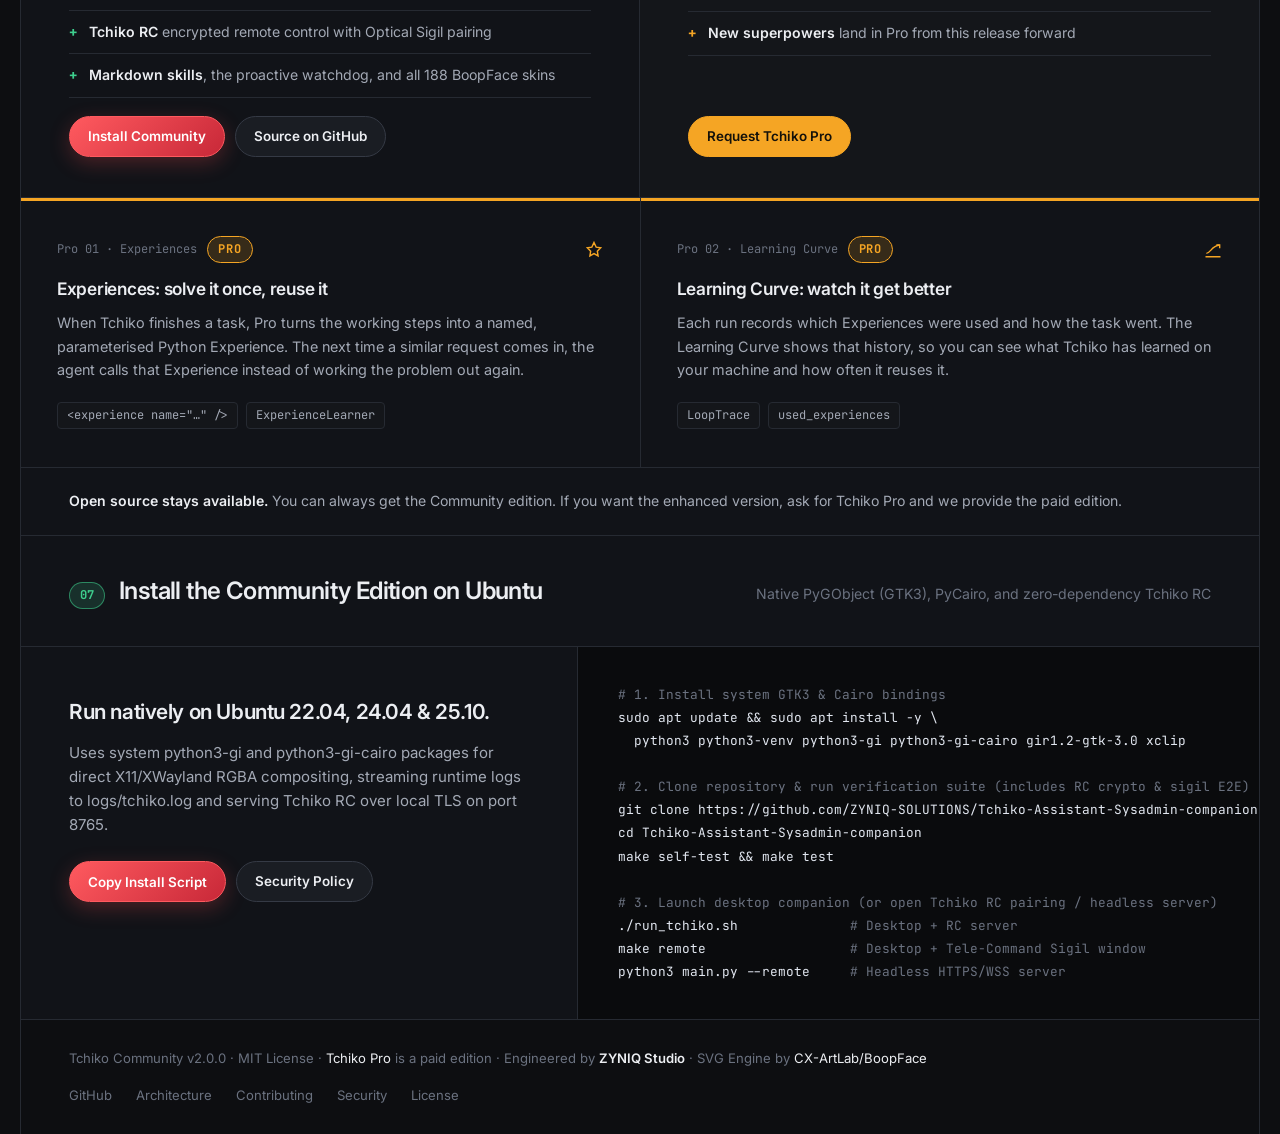
==== commit c62c01f9: "release: v2.0.0 headless container image, release pipeline, and RC QR pairing - Add a multi-arch hea" ====
--- a/index.html
+++ b/index.html
@@ -1672,7 +1672,7 @@
           <boop-face size="26" color="#131620" skin="901" motion="reduce" press-squeeze="false" antenna-drag="false"></boop-face>
         </span>
         <span>Tchiko Assistant</span>
-        <span class="version-chip">v1.2</span>
+        <span class="version-chip">v2.0</span>
       </a>
 
       <nav class="nav-links" aria-label="Primary">
@@ -2213,7 +2213,7 @@
     <section class="edition-grid">
       <article class="edition-cell">
         <div class="edition-top">
-          <span>Edition 01 · v1.2</span>
+          <span>Edition 01 · v2.0</span>
           <span class="edition-tag">Open Source · MIT</span>
         </div>
         <h3>Tchiko Community</h3>
@@ -2335,7 +2335,7 @@
 
   <footer>
     <div>
-      Tchiko Community v1.2.0 · MIT License · <a href="#editions" style="color:var(--text);">Tchiko Pro</a> is a paid edition · Engineered by <a href="https://zyniq.studio" target="_blank" rel="noopener noreferrer" style="color:var(--text);font-weight:600;">ZYNIQ Studio</a> · SVG Engine by <a href="https://github.com/CX-ArtLab/BoopFace" target="_blank" rel="noopener noreferrer" style="color:var(--text);">CX-ArtLab/BoopFace</a>
+      Tchiko Community v2.0.0 · MIT License · <a href="#editions" style="color:var(--text);">Tchiko Pro</a> is a paid edition · Engineered by <a href="https://zyniq.studio" target="_blank" rel="noopener noreferrer" style="color:var(--text);font-weight:600;">ZYNIQ Studio</a> · SVG Engine by <a href="https://github.com/CX-ArtLab/BoopFace" target="_blank" rel="noopener noreferrer" style="color:var(--text);">CX-ArtLab/BoopFace</a>
     </div>
     <div class="footer-links">
       <a href="https://github.com/ZYNIQ-SOLUTIONS/Tchiko-Assistant-Sysadmin-companion" target="_blank" rel="noopener noreferrer">GitHub</a>
